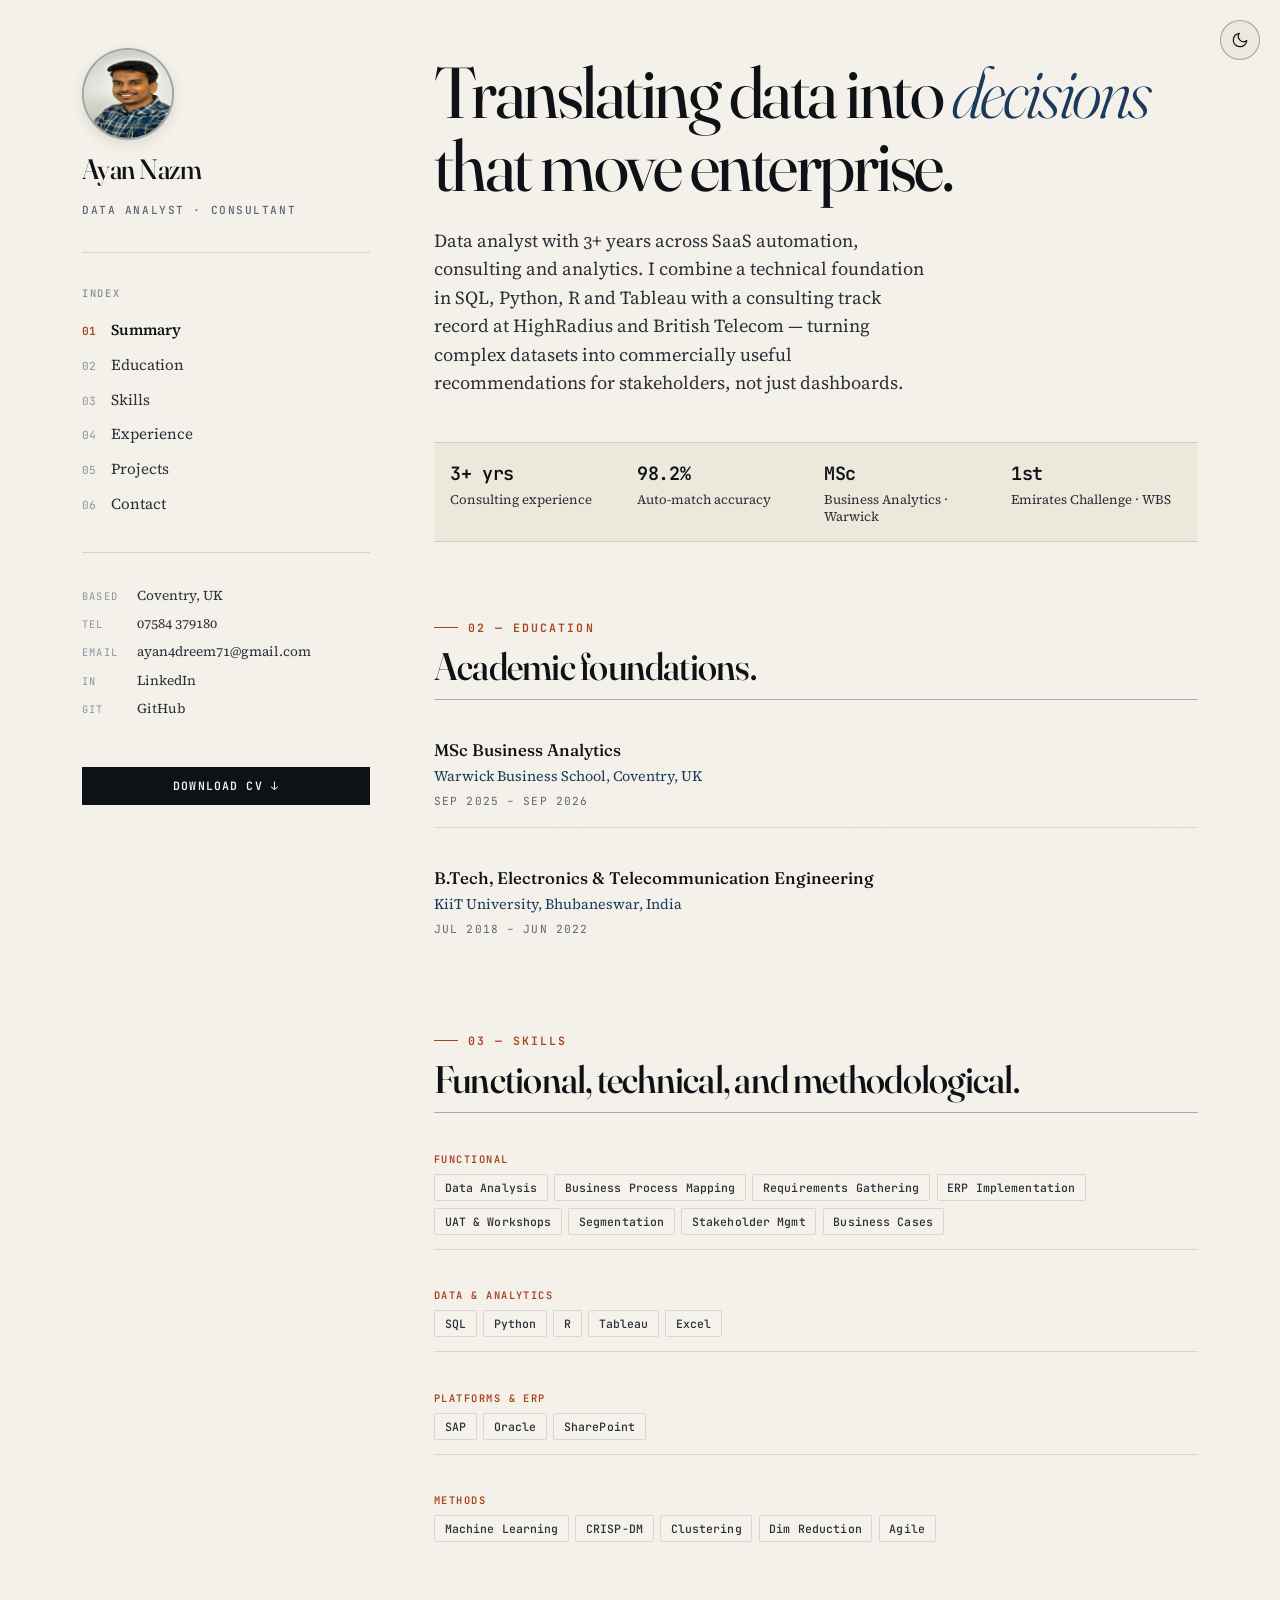
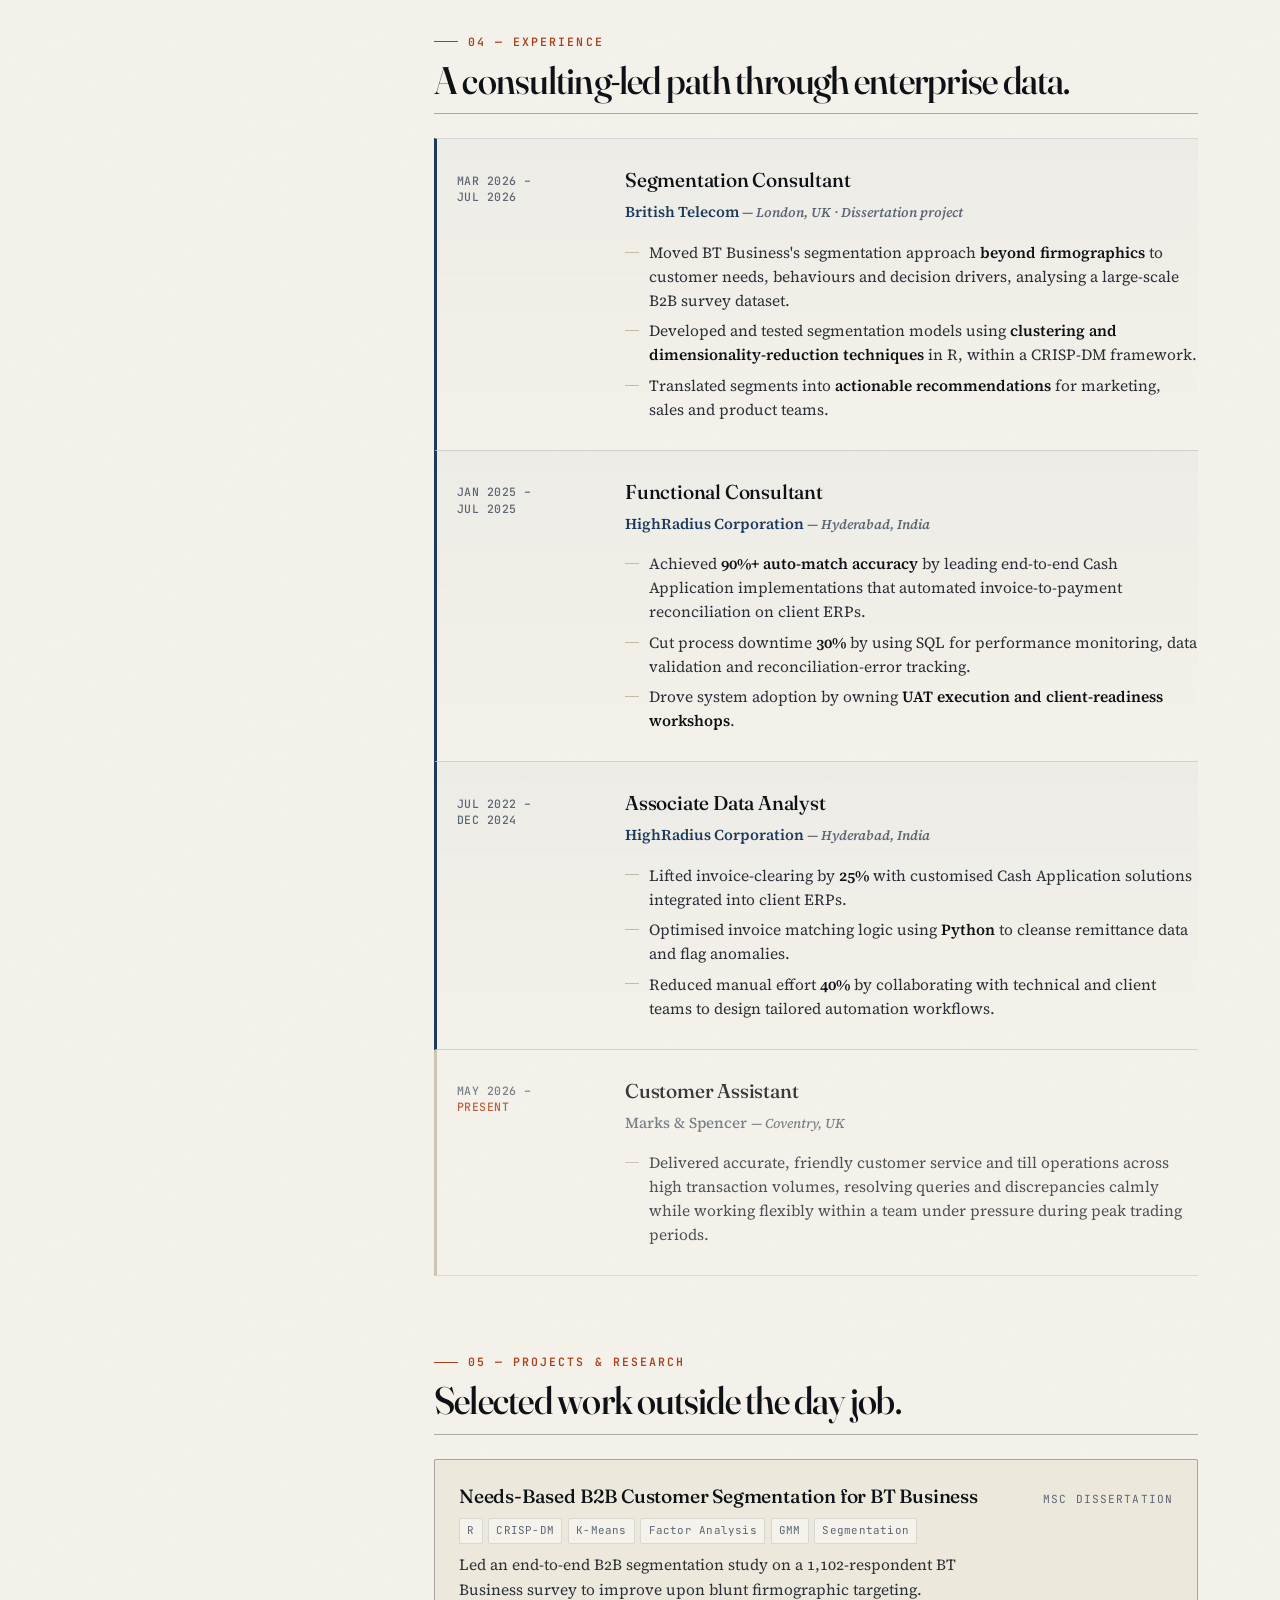
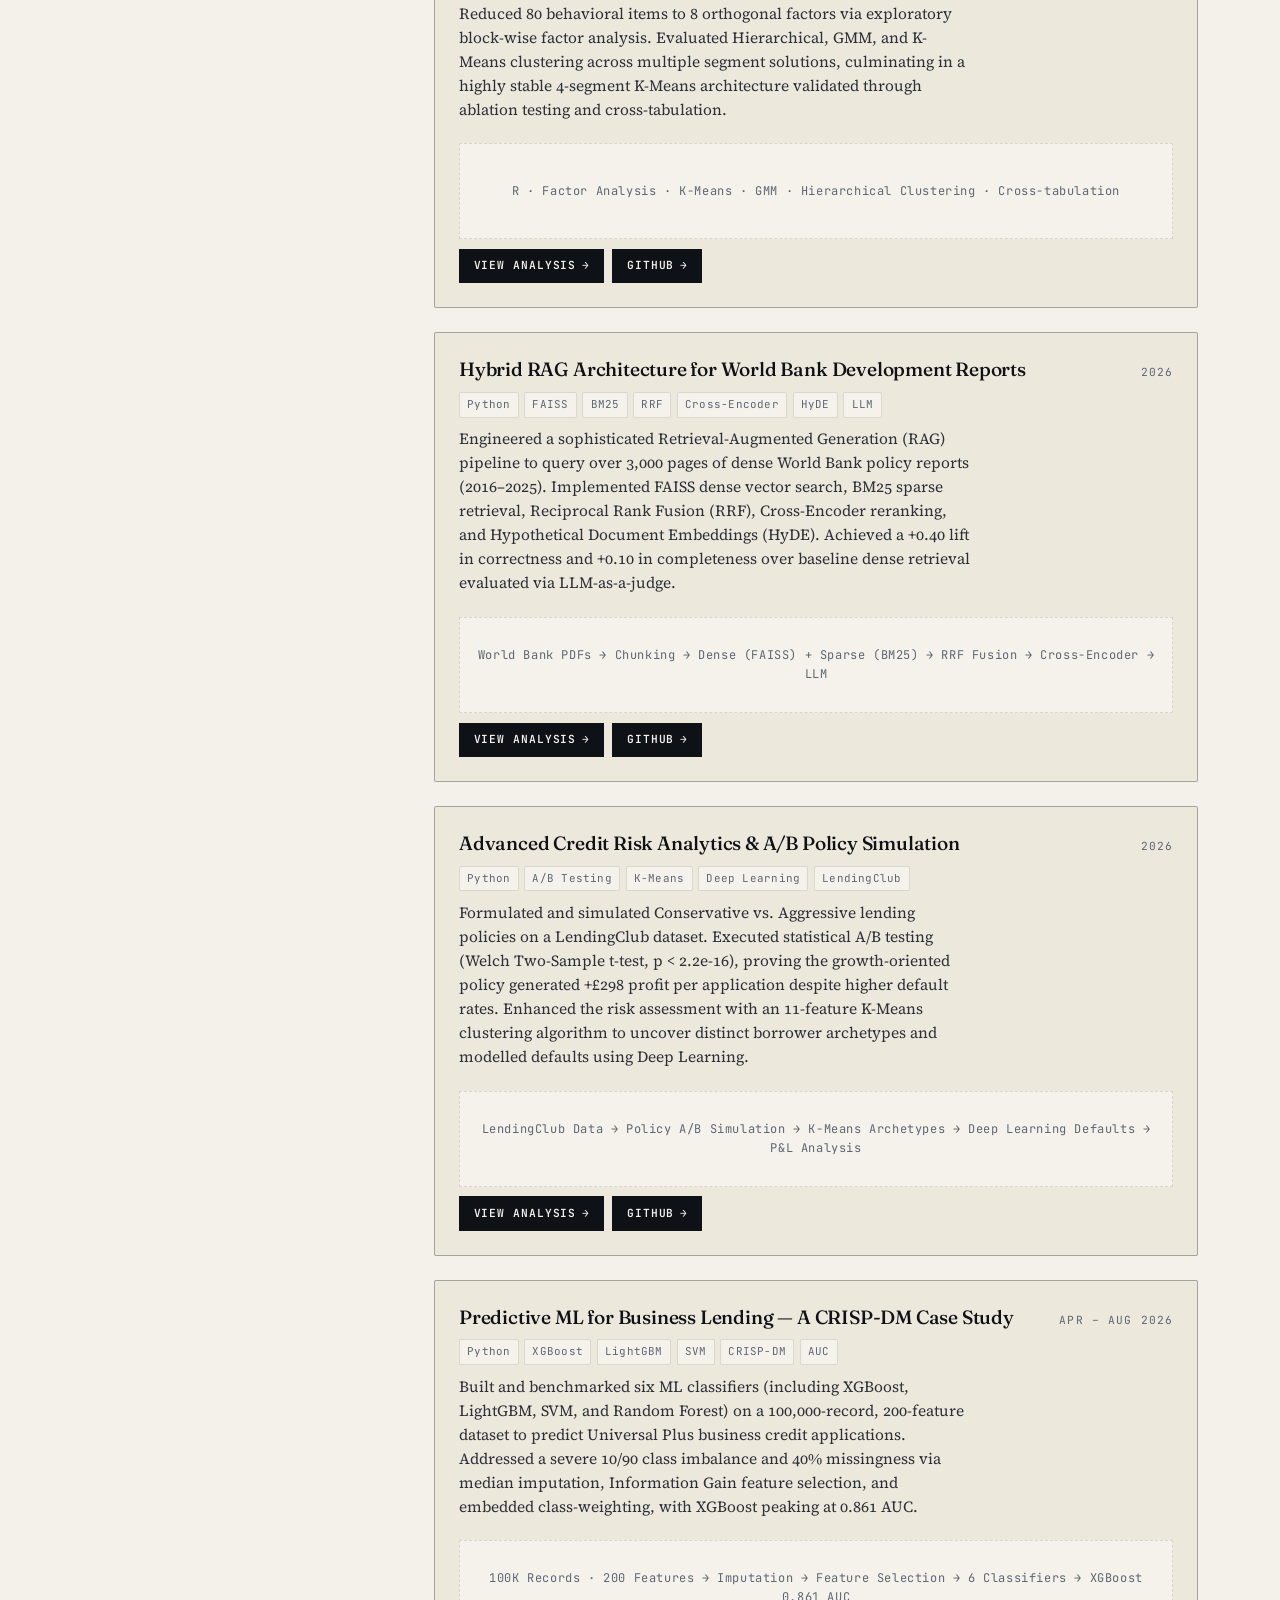
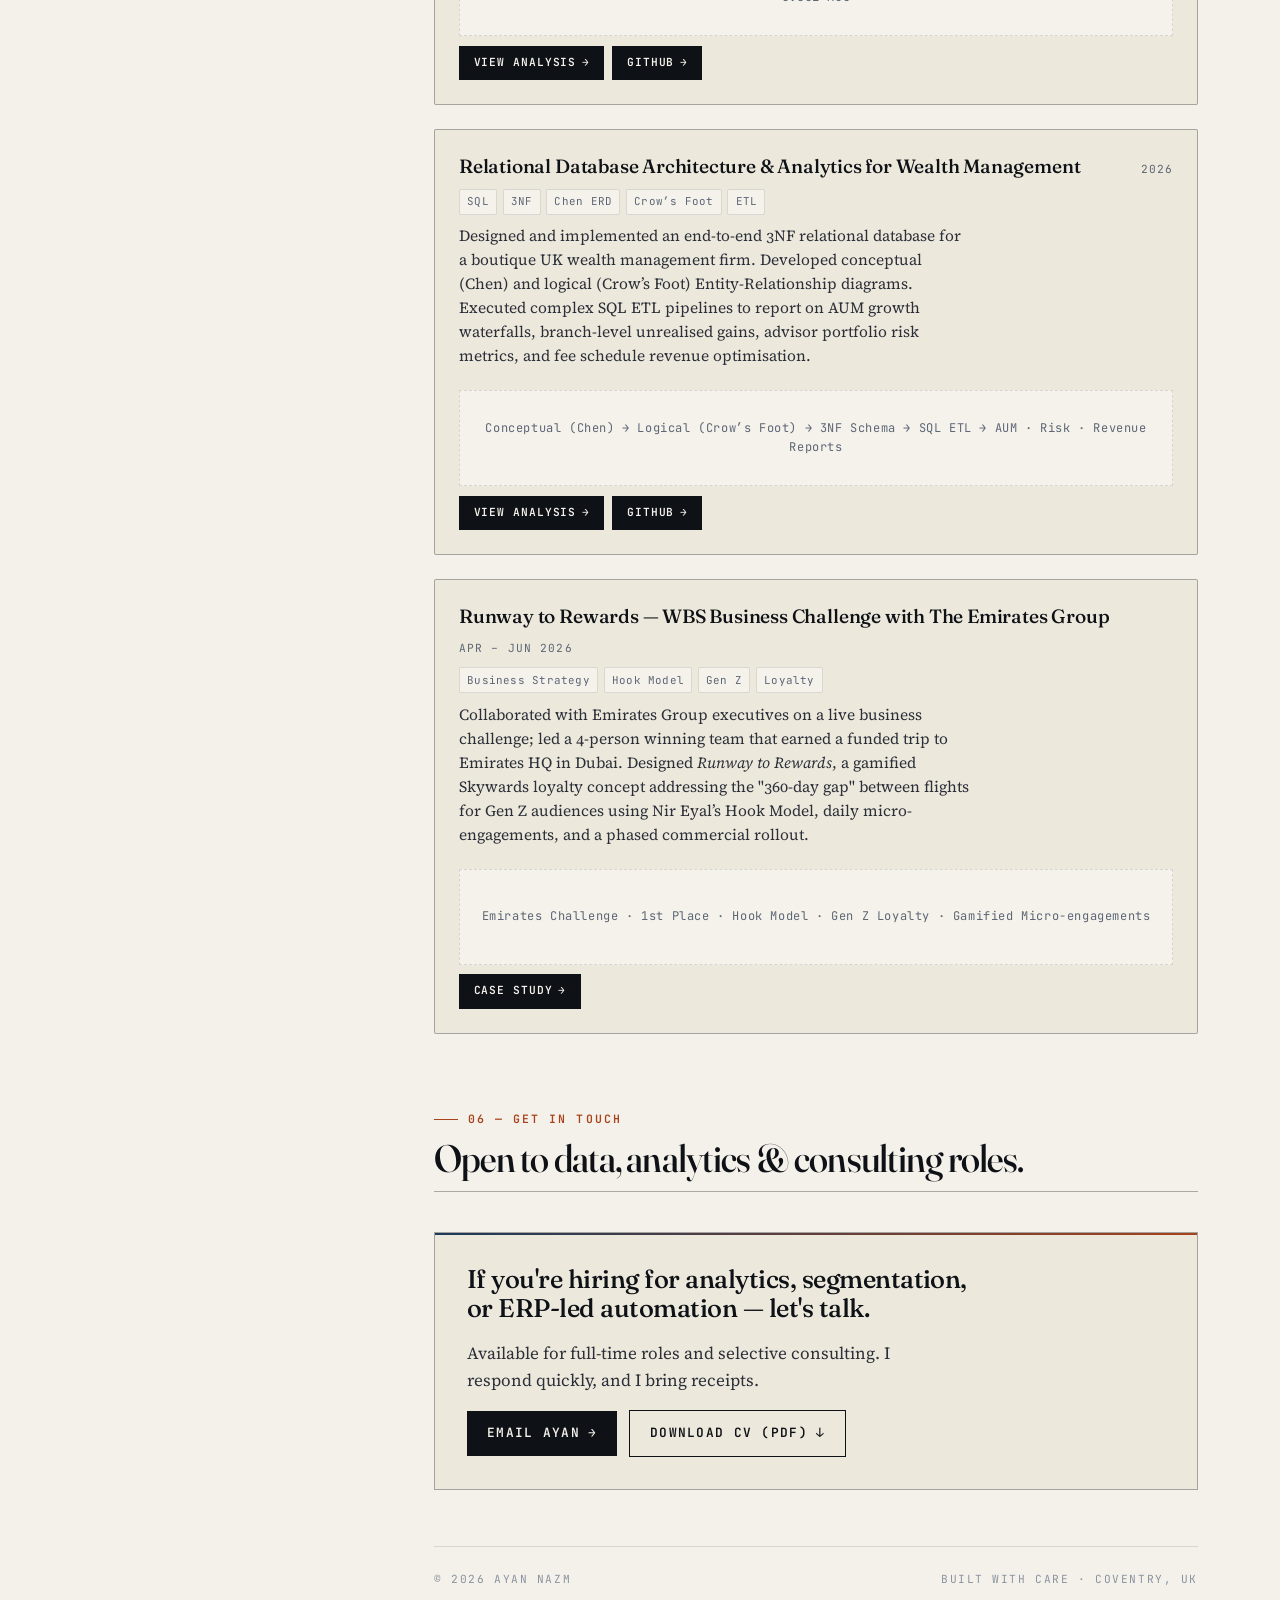
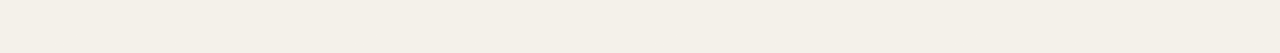
==== Portfolio/ayan-nazm-portfolio.html @ e44066ad "feat: complete 7-point portfolio refactor and enhancements" ====
﻿<!DOCTYPE html>
<html lang="en">
<head>
<meta charset="UTF-8">
<meta name="viewport" content="width=device-width, initial-scale=1.0">
<title>Ayan Nazm — Data Analyst & Consultant</title>
<meta name="description" content="MSc Business Analytics (Warwick). Segmentation at BT, automation at HighRadius. SQL, Python, R, Tableau.">
<link rel="preconnect" href="https://fonts.googleapis.com">
<link rel="preconnect" href="https://fonts.gstatic.com" crossorigin>
<link href="https://fonts.googleapis.com/css2?family=Fraunces:opsz,wght@9..144,300;9..144,400;9..144,500;9..144,600;9..144,700&family=Source+Serif+4:opsz,wght@8..60,300;8..60,400;8..60,500;8..60,600&family=JetBrains+Mono:wght@400;500;600&display=swap" rel="stylesheet">
<style>
/* ---------- Tokens (light = parchment) ---------- */
:root {
  --ink: #0E1116;
  --ink-soft: #2A2F38;
  --parchment: #F5F2EB;
  --parchment-2: #EDE8DC;
  --prussian: #1B3A5C;
  --prussian-2: #2C547E;
  --sienna: #A8421B;
  --slate: #5C6675;
  --slate-2: #8A93A0;
  --bone: #D9D2C2;
  --bone-2: #C4BBA6;
  --rule: rgba(14, 17, 22, 0.12);
  --rule-strong: rgba(14, 17, 22, 0.32);
  --shadow: 0 1px 0 rgba(14, 17, 22, 0.04);
  --display: "Fraunces", Georgia, "Times New Roman", serif;
  --body: "Source Serif 4", Georgia, "Times New Roman", serif;
  --mono: "JetBrains Mono", "SF Mono", Menlo, Consolas, monospace;
  --measure: 64ch;
  --gutter: clamp(1.25rem, 3vw, 2rem);
  --rail: 18rem;
}

/* Dark — deep inkwell */
@media (prefers-color-scheme: dark) {
  :root:not([data-theme="light"]) {
    --ink: #ECEAE3;
    --ink-soft: #C9C4B8;
    --parchment: #0E1116;
    --parchment-2: #161A21;
    --prussian: #7BA5CC;
    --prussian-2: #A8C5DE;
    --sienna: #D86A3C;
    --slate: #8A93A0;
    --slate-2: #5C6675;
    --bone: #2A2F38;
    --bone-2: #3A414C;
    --rule: rgba(236, 234, 227, 0.10);
    --rule-strong: rgba(236, 234, 227, 0.28);
    --shadow: 0 1px 0 rgba(0, 0, 0, 0.4);
  }
}
:root[data-theme="dark"] {
  --ink: #ECEAE3;
  --ink-soft: #C9C4B8;
  --parchment: #0E1116;
  --parchment-2: #161A21;
  --prussian: #7BA5CC;
  --prussian-2: #A8C5DE;
  --sienna: #D86A3C;
  --slate: #8A93A0;
  --slate-2: #5C6675;
  --bone: #2A2F38;
  --bone-2: #3A414C;
  --rule: rgba(236, 234, 227, 0.10);
  --rule-strong: rgba(236, 234, 227, 0.28);
  --shadow: 0 1px 0 rgba(0, 0, 0, 0.4);
}

* { box-sizing: border-box; margin: 0; padding: 0; }
html { scroll-behavior: smooth; -webkit-text-size-adjust: 100%; }
@media (prefers-reduced-motion: reduce) {
  html { scroll-behavior: auto; }
  *, *::before, *::after { animation-duration: 0.01ms !important; transition-duration: 0.01ms !important; }
}

body {
  background: var(--parchment);
  color: var(--ink);
  font-family: var(--body);
  font-size: 17px;
  line-height: 1.6;
  font-feature-settings: "kern", "liga", "onum";
  text-rendering: optimizeLegibility;
  -webkit-font-smoothing: antialiased;
  /* Subtle paper grain — barely perceptible */
  background-image: url("data:image/svg+xml,%3Csvg xmlns='http://www.w3.org/2000/svg' width='300' height='300'%3E%3Cfilter id='n'%3E%3CfeTurbulence type='fractalNoise' baseFrequency='0.9' numOctaves='3' stitchTiles='stitch'/%3E%3CfeColorMatrix values='0 0 0 0 0 0 0 0 0 0 0 0 0 0 0 0 0 0 0.015 0'/%3E%3C/filter%3E%3Crect width='100%25' height='100%25' filter='url(%23n)' opacity='0.03'/%3E%3C/svg%3E");
  background-size: 300px 300px;
}

a { color: var(--prussian); text-decoration: none; border-bottom: 1px solid currentColor; transition: color 0.2s; }
a:hover { color: var(--sienna); }
a:focus-visible { outline: 2px solid var(--sienna); outline-offset: 3px; border-radius: 2px; }

/* ---------- Theme toggle ---------- */
.theme-toggle {
  position: fixed; top: 1.25rem; right: 1.25rem; z-index: 100;
  width: 40px; height: 40px; border-radius: 50%;
  background: var(--parchment-2); color: var(--ink);
  border: 1px solid var(--rule-strong); cursor: pointer;
  display: grid; place-items: center;
  transition: transform 180ms cubic-bezier(0.23, 1, 0.32, 1), background-color 180ms cubic-bezier(0.23, 1, 0.32, 1);
}
.theme-toggle:active { transform: scale(0.92); }
.theme-toggle:hover { background: var(--bone); }
.theme-toggle:focus-visible { outline: 2px solid var(--sienna); outline-offset: 3px; }
.theme-toggle svg { width: 18px; height: 18px; }

/* ---------- Page shell ---------- */
.shell {
  max-width: 1180px;
  margin: 0 auto;
  padding: clamp(1.5rem, 4vw, 3rem) var(--gutter) 4rem;
  display: grid;
  grid-template-columns: var(--rail) 1fr;
  gap: clamp(2rem, 5vw, 4.5rem);
}
@media (max-width: 880px) {
  .shell { grid-template-columns: 1fr; gap: 0; }
  .rail { position: static !important; }
}

/* ---------- Left rail (index + identity) ---------- */
.rail {
  position: sticky; top: 2rem; align-self: start;
  display: flex; flex-direction: column; gap: 2rem;
  height: max-content;
}
.brand { display: flex; flex-direction: column; gap: 0.6rem; }
.avatar-wrap {
  position: relative; width: 92px; height: 92px;
}
.avatar {
  width: 92px; height: 92px; border-radius: 50%;
  object-fit: cover; object-position: center 20%;
  border: 2px solid var(--rule-strong);
  box-shadow: 0 4px 14px rgba(14, 17, 22, 0.1);
  background: var(--parchment-2);
  display: block;
}
.brand .monogram {
  font-family: var(--display);
  font-size: 1.75rem; font-weight: 500; letter-spacing: -0.02em;
  line-height: 1.1; font-variation-settings: "opsz" 144;
  margin-top: 0.25rem;
}
.brand .tagline {
  font-family: var(--mono); font-size: 0.7rem; font-weight: 500;
  text-transform: uppercase; letter-spacing: 0.14em;
  color: var(--slate); margin-top: 0.5rem;
}

.rail hr { border: 0; border-top: 1px solid var(--rule); }

.rail-nav { display: flex; flex-direction: column; gap: 0.15rem; }
.rail-nav .label {
  font-family: var(--mono); font-size: 0.65rem; font-weight: 600;
  text-transform: uppercase; letter-spacing: 0.16em;
  color: var(--slate-2); margin-bottom: 0.65rem;
}
.rail-nav a {
  font-family: var(--body); font-size: 0.95rem; color: var(--ink-soft);
  border: 0; padding: 0.25rem 0; display: flex; gap: 0.75rem; align-items: baseline;
  transition: color 0.15s;
}
.rail-nav a .num {
  font-family: var(--mono); font-size: 0.7rem; color: var(--slate-2); width: 1.5em;
  font-variant-numeric: tabular-nums;
}
.rail-nav a:hover { color: var(--sienna); }
.rail-nav a[aria-current="true"] { color: var(--ink); font-weight: 600; }
.rail-nav a[aria-current="true"] .num { color: var(--sienna); }

.contact-list { display: flex; flex-direction: column; gap: 0.4rem; font-size: 0.85rem; }
.contact-list .row { display: flex; gap: 0.5rem; align-items: baseline; }
.contact-list .k {
  font-family: var(--mono); font-size: 0.65rem; text-transform: uppercase;
  letter-spacing: 0.12em; color: var(--slate-2); width: 4.5em; flex-shrink: 0;
}
.contact-list .v { color: var(--ink-soft); }
.contact-list a { color: var(--ink-soft); border: 0; }
.contact-list a:hover { color: var(--sienna); }

/* ---------- Main column ---------- */
.main { display: flex; flex-direction: column; gap: clamp(3rem, 6vw, 5rem); }

section { display: flex; flex-direction: column; gap: 1.5rem; scroll-margin-top: 1.5rem; }

/* Section header — paper-TOC style */
.sec-head { display: flex; flex-direction: column; gap: 0.5rem; padding-bottom: 0.75rem; border-bottom: 1px solid var(--rule-strong); }
.sec-eyebrow {
  font-family: var(--mono); font-size: 0.72rem; font-weight: 600;
  text-transform: uppercase; letter-spacing: 0.18em; color: var(--sienna);
  display: flex; align-items: center; gap: 0.6rem;
}
.sec-eyebrow::before {
  content: ""; display: inline-block; width: 1.5rem; height: 1px; background: currentColor;
}
.sec-title {
  font-family: var(--display); font-weight: 500;
  font-variation-settings: "opsz" 144;
  font-size: clamp(1.75rem, 3vw, 2.5rem); line-height: 1.1;
  letter-spacing: -0.02em; color: var(--ink); text-wrap: balance;
}

/* ---------- Hero / summary ---------- */
.hero { gap: 1.5rem; padding-top: 0.5rem; }
.hero h1 {
  font-family: var(--display); font-weight: 400;
  font-variation-settings: "opsz" 144;
  font-size: clamp(2.5rem, 6vw, 4.5rem);
  line-height: 1.02; letter-spacing: -0.035em; color: var(--ink);
  text-wrap: balance;
}
.hero h1 em {
  font-style: italic; font-weight: 300; color: var(--prussian);
  font-variation-settings: "opsz" 144;
}
.hero-lede {
  font-family: var(--body); font-size: 1.15rem; line-height: 1.55;
  color: var(--ink-soft); max-width: 56ch;
}

/* ---------- Education ---------- */
.edu-item { padding: 1rem 0; border-bottom: 1px solid var(--rule); }
.edu-item:last-child { border-bottom: 0; }
.edu-item .deg {
  font-family: var(--display); font-size: 1.05rem; font-weight: 500;
  color: var(--ink); line-height: 1.3; text-wrap: balance;
}
.edu-item .inst {
  font-family: var(--body); font-size: 0.9rem; color: var(--prussian); margin-top: 0.2rem;
}
.edu-item .when {
  font-family: var(--mono); font-size: 0.7rem; color: var(--slate);
  text-transform: uppercase; letter-spacing: 0.1em; margin-top: 0.3rem;
}

/* ---------- Skills ---------- */
.skill-group { display: flex; flex-direction: column; gap: 0.4rem; padding: 0.85rem 0; border-bottom: 1px solid var(--rule); }
.skill-group:last-child { border-bottom: 0; }
.skill-group .k {
  font-family: var(--mono); font-size: 0.65rem; text-transform: uppercase;
  letter-spacing: 0.14em; color: var(--sienna); font-weight: 600;
}
.skill-group .v {
  font-family: var(--body); font-size: 0.97rem; color: var(--ink-soft); line-height: 1.5;
}

/* ---------- Experience — timeline, not cards ---------- */
.timeline { display: flex; flex-direction: column; }
.entry {
  display: grid; grid-template-columns: 9rem 1fr; gap: 1.5rem;
  padding: 1.75rem 0; border-bottom: 1px solid var(--rule);
}
.entry:first-child { border-top: 1px solid var(--rule); }
@media (max-width: 600px) {
  .entry { grid-template-columns: 1fr; gap: 0.5rem; }
}

.entry .when {
  font-family: var(--mono); font-size: 0.72rem; font-weight: 500;
  color: var(--slate); letter-spacing: 0.04em; line-height: 1.4;
  text-transform: uppercase; padding-top: 0.35rem;
}
.entry .when .present { color: var(--sienna); }

.entry .body { display: flex; flex-direction: column; gap: 0.5rem; }
.entry .role {
  font-family: var(--display); font-weight: 500;
  font-variation-settings: "opsz" 60;
  font-size: 1.25rem; line-height: 1.25; letter-spacing: -0.01em;
  color: var(--ink); text-wrap: balance;
}
.entry .org {
  font-family: var(--body); font-size: 0.95rem; color: var(--prussian);
  font-weight: 500;
}
.entry .where {
  font-family: var(--body); font-style: italic; font-size: 0.85rem; color: var(--slate);
}
.entry ul {
  list-style: none; margin-top: 0.5rem; display: flex; flex-direction: column; gap: 0.4rem;
}
.entry li {
  font-size: 0.97rem; line-height: 1.55; color: var(--ink-soft);
  padding-left: 1.5rem; position: relative;
}
.entry li::before {
  content: ""; position: absolute; left: 0; top: 0.7em;
  width: 0.85rem; height: 1px; background: var(--bone-2);
}
.entry li strong { color: var(--ink); font-weight: 600; }


/* ---------- CTA / footer ---------- */
.cta {
  margin-top: 1rem; padding: 2rem; border: 1px solid var(--rule-strong);
  background: var(--parchment-2);
  display: flex; flex-direction: column; gap: 1rem; align-items: flex-start;
  position: relative;
}
.cta::before {
  content: ""; position: absolute; top: 0; left: 0; right: 0; height: 2px;
  background: linear-gradient(90deg, var(--prussian), var(--sienna));
}
.cta h3 {
  font-family: var(--display); font-weight: 500; font-size: 1.6rem;
  line-height: 1.15; letter-spacing: -0.02em; color: var(--ink); text-wrap: balance;
}
.cta p { color: var(--ink-soft); max-width: 52ch; }
.btn {
  display: inline-flex; align-items: center; gap: 0.5rem;
  padding: 0.75rem 1.25rem;
  font-family: var(--mono); font-size: 0.8rem; font-weight: 600;
  text-transform: uppercase; letter-spacing: 0.1em;
  background: var(--ink); color: var(--parchment);
  border: 0; border-radius: 0; cursor: pointer;
  transition: background 160ms cubic-bezier(0.23, 1, 0.32, 1), transform 160ms cubic-bezier(0.23, 1, 0.32, 1);
  text-decoration: none;
}
@media (hover: hover) and (pointer: fine) {
  .btn:active { transform: scale(0.97); }
}
.btn:hover { background: var(--sienna); color: var(--parchment); }
.btn:focus-visible { outline: 2px solid var(--sienna); outline-offset: 3px; }
.btn .arrow { transition: transform 0.2s; }
.btn:hover .arrow { transform: translateX(3px); }

/* ---------- Impact ribbon ---------- */
.impact-ribbon {
  display: grid; grid-template-columns: repeat(4, 1fr); gap: 1rem; margin-top: 1.25rem;
  padding: 1rem; border-top: 1px solid var(--rule); border-bottom: 1px solid var(--rule);
  background: var(--parchment-2);
}
@media (max-width: 640px) { .impact-ribbon { grid-template-columns: 1fr 1fr; } }
.impact-ribbon .metric { display: flex; flex-direction: column; gap: 0.15rem; }
.impact-ribbon .metric .val {
  font-family: var(--mono); font-weight: 600; font-size: 1.15rem; letter-spacing: -0.02em; color: var(--ink);
}
.impact-ribbon .metric .label {
  font-family: var(--body); font-size: 0.82rem; color: var(--ink-soft); line-height: 1.3;
}

/* ---------- Skill chips ---------- */
.skill-group .v { display: flex; flex-wrap: wrap; gap: 0.4rem; }
.skill-chip {
  font-family: var(--mono); font-size: 0.72rem; font-weight: 500;
  padding: 0.25rem 0.6rem; border: 1px solid var(--rule); border-radius: 2px;
  background: var(--parchment); color: var(--ink-soft); letter-spacing: 0.01em;
}

/* ---------- Experience differentiation ---------- */
.entry--consulting { background: linear-gradient(180deg, rgba(44,80,120,0.03), rgba(44,80,120,0.00)); border-left: 3px solid var(--prussian); padding-left: 1.25rem; }
.entry--consulting .org { color: var(--prussian); font-weight: 600; }
.entry--retail { opacity: 0.82; border-left: 3px solid var(--bone-2); padding-left: 1.25rem; }
.entry--retail .org { color: var(--slate); }
.entry--consulting .badge, .entry--retail .badge { font-family: var(--mono); font-size: 0.6rem; letter-spacing: 0.08em; text-transform: uppercase; padding: 0.15rem 0.4rem; border: 1px solid var(--rule); border-radius: 2px; }

/* ---------- Project cards ---------- */
.project-card { padding: 1.5rem; border: 1px solid var(--rule-strong); background: var(--parchment-2); border-radius: 2px; display: flex; flex-direction: column; gap: 0.6rem; }
.project-card .project-head { display: flex; flex-wrap: wrap; gap: 0.75rem 1.5rem; align-items: baseline; justify-content: space-between; }
.project-card .title { font-family: var(--display); font-size: 1.2rem; font-weight: 500; color: var(--ink); letter-spacing: -0.01em; line-height: 1.25; }
.project-card .when { font-family: var(--mono); font-size: 0.7rem; color: var(--slate); text-transform: uppercase; letter-spacing: 0.1em; }
.project-card p { color: var(--ink-soft); font-size: 0.97rem; line-height: 1.55; max-width: 64ch; }
.tech-tag { font-family: var(--mono); font-size: 0.68rem; padding: 0.2rem 0.45rem; border: 1px solid var(--rule); border-radius: 2px; background: var(--parchment); color: var(--slate); letter-spacing: 0.02em; }
.proj-btn { display: inline-flex; align-items: center; gap: 0.35rem; font-family: var(--mono); font-size: 0.7rem; font-weight: 600; text-transform: uppercase; letter-spacing: 0.08em; padding: 0.45rem 0.85rem; border: 1px solid var(--ink); background: var(--ink); color: var(--parchment); text-decoration: none; border-radius: 0; transition: background 160ms cubic-bezier(0.23, 1, 0.32, 1); }
.proj-btn:hover { background: var(--sienna); border-color: var(--sienna); }
.proj-btn .arrow { transition: transform 0.2s; }
.proj-btn:hover .arrow { transform: translateX(3px); }
.arch-diagram { margin-top: 0.75rem; padding: 1rem; border: 1px dashed var(--rule); background: var(--parchment); display: flex; align-items: center; justify-content: center; min-height: 6rem; font-family: var(--mono); font-size: 0.75rem; color: var(--slate); letter-spacing: 0.05em; text-align: center; }

footer {
  border-top: 1px solid var(--rule);
  margin-top: 2rem; padding-top: 1.5rem;
  font-family: var(--mono); font-size: 0.7rem; text-transform: uppercase;
  letter-spacing: 0.14em; color: var(--slate-2);
  display: flex; justify-content: space-between; flex-wrap: wrap; gap: 0.5rem;
}
</style>
</head>
<body>

<button class="theme-toggle" id="themeToggle" aria-label="Toggle dark mode" title="Toggle theme">
  <svg viewBox="0 0 24 24" fill="none" stroke="currentColor" stroke-width="1.6" stroke-linecap="round" stroke-linejoin="round" aria-hidden="true">
    <circle cx="12" cy="12" r="4"></circle>
    <path d="M12 2v2M12 20v2M4.93 4.93l1.41 1.41M17.66 17.66l1.41 1.41M2 12h2M20 12h2M4.93 19.07l1.41-1.41M17.66 6.34l1.41-1.41"></path>
  </svg>
</button>

<div class="shell">

  <!-- ============ LEFT RAIL ============ -->
  <aside class="rail" aria-label="Site navigation and identity">
    <div class="brand">
      <div class="avatar-wrap">
        <img src="assets/ayan-nazm.webp" alt="Ayan Nazm" class="avatar" width="92" height="92"></div>
      <div class="monogram">Ayan Nazm</div>
      <div class="tagline">Data Analyst · Consultant</div>
    </div>

    <hr>

    <nav class="rail-nav" aria-label="Sections">
      <div class="label">Index</div>
      <a href="#summary"><span class="num">01</span> Summary</a>
      <a href="#education"><span class="num">02</span> Education</a>
      <a href="#skills"><span class="num">03</span> Skills</a>
      <a href="#experience"><span class="num">04</span> Experience</a>
      <a href="#projects"><span class="num">05</span> Projects</a>
      <a href="#contact"><span class="num">06</span> Contact</a>
    </nav>

    <hr>

    <div class="contact-list" aria-label="Contact details">
      <div class="row"><span class="k">Based</span><span class="v">Coventry, UK</span></div>
      <div class="row"><span class="k">Tel</span><a class="v" href="tel:+447584379180">07584 379180</a></div>
      <div class="row"><span class="k">Email</span><a class="v" href="mailto:ayan4dreem71@gmail.com">ayan4dreem71@gmail.com</a></div>
      <div class="row"><span class="k">In</span><a class="v" href="https://www.linkedin.com/in/ayannazm" target="_blank" rel="noopener">LinkedIn</a></div>
      <div class="row"><span class="k">Git</span><a class="v" href="https://github.com/ayannazm" target="_blank" rel="noopener">GitHub</a></div>
    </div>

    <div style="margin-top: 1rem;">
      <a class="btn" href="assets/Ayan_Nazm_CV.pdf" download style="width: 100%; justify-content: center; font-size: 0.72rem; padding: 0.6rem;">
        Download CV <span class="arrow" aria-hidden="true">↓</span>
      </a>
    </div>
  </aside>

  <!-- ============ MAIN COLUMN ============ -->
  <main class="main">

    <!-- 01 · Summary -->
    <section id="summary" class="hero">
      <h1>Translating data into <em>decisions</em> that move enterprise.</h1>
      <p class="hero-lede">
        Data analyst with 3+ years across SaaS automation, consulting and analytics. I combine a
        technical foundation in SQL, Python, R and Tableau with a consulting track record at
        HighRadius and British Telecom — turning complex datasets into commercially useful
        recommendations for stakeholders, not just dashboards.
      </p>

      <div class="impact-ribbon" aria-label="Quick impact stats">
        <div class="metric"><span class="val">3+ yrs</span><span class="label">Consulting experience</span></div>
        <div class="metric"><span class="val">98.2%</span><span class="label">Auto-match accuracy</span></div>
        <div class="metric"><span class="val">MSc</span><span class="label">Business Analytics · Warwick</span></div>
        <div class="metric"><span class="val">1st</span><span class="label">Emirates Challenge · WBS</span></div>
      </div>
    </section>

    <!-- 02 · Education -->
    <section id="education" aria-labelledby="edu-h">
      <header class="sec-head">
        <div class="sec-eyebrow">02 — Education</div>
        <h2 class="sec-title" id="edu-h">Academic foundations.</h2>
      </header>

      <div class="edu-item">
        <div class="deg">MSc Business Analytics</div>
        <div class="inst">Warwick Business School, Coventry, UK</div>
        <div class="when">Sep 2025 – Sep 2026</div>
      </div>

      <div class="edu-item">
        <div class="deg">B.Tech, Electronics & Telecommunication Engineering</div>
        <div class="inst">KiiT University, Bhubaneswar, India</div>
        <div class="when">Jul 2018 – Jun 2022</div>
      </div>
    </section>

    <!-- 03 · Skills -->
    <section id="skills" aria-labelledby="skills-h">
      <header class="sec-head">
        <div class="sec-eyebrow">03 — Skills</div>
        <h2 class="sec-title" id="skills-h">Functional, technical, and methodological.</h2>
      </header>

      <div class="skill-group">
        <div class="k">Functional</div>
        <div class="v"><span class="skill-chip">Data Analysis</span><span class="skill-chip">Business Process Mapping</span><span class="skill-chip">Requirements Gathering</span><span class="skill-chip">ERP Implementation</span><span class="skill-chip">UAT & Workshops</span><span class="skill-chip">Segmentation</span><span class="skill-chip">Stakeholder Mgmt</span><span class="skill-chip">Business Cases</span></div>
      </div>

      <div class="skill-group">
        <div class="k">Data & Analytics</div>
        <div class="v"><span class="skill-chip">SQL</span><span class="skill-chip">Python</span><span class="skill-chip">R</span><span class="skill-chip">Tableau</span><span class="skill-chip">Excel</span></div>
      </div>

      <div class="skill-group">
        <div class="k">Platforms & ERP</div>
        <div class="v"><span class="skill-chip">SAP</span><span class="skill-chip">Oracle</span><span class="skill-chip">SharePoint</span></div>
      </div>

      <div class="skill-group">
        <div class="k">Methods</div>
        <div class="v"><span class="skill-chip">Machine Learning</span><span class="skill-chip">CRISP-DM</span><span class="skill-chip">Clustering</span><span class="skill-chip">Dim Reduction</span><span class="skill-chip">Agile</span></div>
      </div>
    </section>

    <!-- 04 · Experience -->
    <section id="experience" aria-labelledby="exp-h">
      <header class="sec-head">
        <div class="sec-eyebrow">04 — Experience</div>
        <h2 class="sec-title" id="exp-h">A consulting-led path through enterprise data.</h2>
      </header>

      <div class="timeline">

        <article class="entry entry--consulting">
          <div class="when">Mar 2026 –<br>Jul 2026</div>
          <div class="body">
            <div class="role">Segmentation Consultant</div>
            <div class="org">British Telecom <span class="where">— London, UK · Dissertation project</span></div>
            <ul>
              <li>Moved BT Business's segmentation approach <strong>beyond firmographics</strong> to customer needs, behaviours and decision drivers, analysing a large-scale B2B survey dataset.</li>
              <li>Developed and tested segmentation models using <strong>clustering and dimensionality-reduction techniques</strong> in R, within a CRISP-DM framework.</li>
              <li>Translated segments into <strong>actionable recommendations</strong> for marketing, sales and product teams.</li>
            </ul>
          </div>
        </article>

        <article class="entry entry--consulting">
          <div class="when">Jan 2025 –<br>Jul 2025</div>
          <div class="body">
            <div class="role">Functional Consultant</div>
            <div class="org">HighRadius Corporation <span class="where">— Hyderabad, India</span></div>
            <ul>
              <li>Achieved <strong>90%+ auto-match accuracy</strong> by leading end-to-end Cash Application implementations that automated invoice-to-payment reconciliation on client ERPs.</li>
              <li>Cut process downtime <strong>30%</strong> by using SQL for performance monitoring, data validation and reconciliation-error tracking.</li>
              <li>Drove system adoption by owning <strong>UAT execution and client-readiness workshops</strong>.</li>
            </ul>
          </div>
        </article>

        <article class="entry entry--consulting">
          <div class="when">Jul 2022 –<br>Dec 2024</div>
          <div class="body">
            <div class="role">Associate Data Analyst</div>
            <div class="org">HighRadius Corporation <span class="where">— Hyderabad, India</span></div>
            <ul>
              <li>Lifted invoice-clearing by <strong>25%</strong> with customised Cash Application solutions integrated into client ERPs.</li>
              <li>Optimised invoice matching logic using <strong>Python</strong> to cleanse remittance data and flag anomalies.</li>
              <li>Reduced manual effort <strong>40%</strong> by collaborating with technical and client teams to design tailored automation workflows.</li>
            </ul>
          </div>
        </article>

        <article class="entry entry--retail">
          <div class="when">May 2026 –<br><span class="present">Present</span></div>
          <div class="body">
            <div class="role">Customer Assistant</div>
            <div class="org">Marks & Spencer <span class="where">— Coventry, UK</span></div>
            <ul>
              <li>Delivered accurate, friendly customer service and till operations across high transaction volumes, resolving queries and discrepancies calmly while working flexibly within a team under pressure during peak trading periods.</li>
            </ul>
          </div>
        </article>

      </div>
    </section>

    <!-- 05 · Projects -->
    <section id="projects" aria-labelledby="proj-h">
      <header class="sec-head">
        <div class="sec-eyebrow">05 — Projects & research</div>
        <h2 class="sec-title" id="proj-h">Selected work outside the day job.</h2>
      </header>

      <article class="project-card">
        <div class="project-head">
          <div class="title">Needs-Based B2B Customer Segmentation for BT Business</div>
          <div class="when">MSc Dissertation</div>
        </div>
        <div style="display:flex;flex-wrap:wrap;gap:0.35rem;">
          <span class="tech-tag">R</span><span class="tech-tag">CRISP-DM</span><span class="tech-tag">K-Means</span><span class="tech-tag">Factor Analysis</span><span class="tech-tag">GMM</span><span class="tech-tag">Segmentation</span>
        </div>
        <p>
          Led an end-to-end B2B segmentation study on a 1,102-respondent BT Business survey to improve upon blunt firmographic targeting. Reduced 80 behavioral items to 8 orthogonal factors via exploratory block-wise factor analysis. Evaluated Hierarchical, GMM, and K-Means clustering across multiple segment solutions, culminating in a highly stable 4-segment K-Means architecture validated through ablation testing and cross-tabulation.
        </p>
        <div class="arch-diagram">R · Factor Analysis · K-Means · GMM · Hierarchical Clustering · Cross-tabulation</div>
        <div style="display:flex;gap:0.5rem;flex-wrap:wrap;">
          <a class="proj-btn" href="#">View Analysis <span class="arrow" aria-hidden="true">→</span></a>
          <a class="proj-btn" href="#">GitHub <span class="arrow" aria-hidden="true">→</span></a>
        </div>
      </article>

      <article class="project-card">
        <div class="project-head">
          <div class="title">Hybrid RAG Architecture for World Bank Development Reports</div>
          <div class="when">2026</div>
        </div>
        <div style="display:flex;flex-wrap:wrap;gap:0.35rem;">
          <span class="tech-tag">Python</span><span class="tech-tag">FAISS</span><span class="tech-tag">BM25</span><span class="tech-tag">RRF</span><span class="tech-tag">Cross-Encoder</span><span class="tech-tag">HyDE</span><span class="tech-tag">LLM</span>
        </div>
        <p>
          Engineered a sophisticated Retrieval-Augmented Generation (RAG) pipeline to query over 3,000 pages of dense World Bank policy reports (2016–2025). Implemented FAISS dense vector search, BM25 sparse retrieval, Reciprocal Rank Fusion (RRF), Cross-Encoder reranking, and Hypothetical Document Embeddings (HyDE). Achieved a +0.40 lift in correctness and +0.10 in completeness over baseline dense retrieval evaluated via LLM-as-a-judge.
        </p>
        <div class="arch-diagram">World Bank PDFs → Chunking → Dense (FAISS) + Sparse (BM25) → RRF Fusion → Cross-Encoder → LLM</div>
        <div style="display:flex;gap:0.5rem;flex-wrap:wrap;">
          <a class="proj-btn" href="#">View Analysis <span class="arrow" aria-hidden="true">→</span></a>
          <a class="proj-btn" href="#">GitHub <span class="arrow" aria-hidden="true">→</span></a>
        </div>
      </article>

      <article class="project-card">
        <div class="project-head">
          <div class="title">Advanced Credit Risk Analytics &amp; A/B Policy Simulation</div>
          <div class="when">2026</div>
        </div>
        <div style="display:flex;flex-wrap:wrap;gap:0.35rem;">
          <span class="tech-tag">Python</span><span class="tech-tag">A/B Testing</span><span class="tech-tag">K-Means</span><span class="tech-tag">Deep Learning</span><span class="tech-tag">LendingClub</span>
        </div>
        <p>
          Formulated and simulated Conservative vs. Aggressive lending policies on a LendingClub dataset. Executed statistical A/B testing (Welch Two-Sample t-test, p &lt; 2.2e-16), proving the growth-oriented policy generated +£298 profit per application despite higher default rates. Enhanced the risk assessment with an 11-feature K-Means clustering algorithm to uncover distinct borrower archetypes and modelled defaults using Deep Learning.
        </p>
        <div class="arch-diagram">LendingClub Data → Policy A/B Simulation → K-Means Archetypes → Deep Learning Defaults → P&amp;L Analysis</div>
        <div style="display:flex;gap:0.5rem;flex-wrap:wrap;">
          <a class="proj-btn" href="#">View Analysis <span class="arrow" aria-hidden="true">→</span></a>
          <a class="proj-btn" href="#">GitHub <span class="arrow" aria-hidden="true">→</span></a>
        </div>
      </article>

      <article class="project-card">
        <div class="project-head">
          <div class="title">Predictive ML for Business Lending — A CRISP-DM Case Study</div>
          <div class="when">Apr – Aug 2026</div>
        </div>
        <div style="display:flex;flex-wrap:wrap;gap:0.35rem;">
          <span class="tech-tag">Python</span><span class="tech-tag">XGBoost</span><span class="tech-tag">LightGBM</span><span class="tech-tag">SVM</span><span class="tech-tag">CRISP-DM</span><span class="tech-tag">AUC</span>
        </div>
        <p>
          Built and benchmarked six ML classifiers (including XGBoost, LightGBM, SVM, and Random Forest) on a 100,000-record, 200-feature dataset to predict Universal Plus business credit applications. Addressed a severe 10/90 class imbalance and 40% missingness via median imputation, Information Gain feature selection, and embedded class-weighting, with XGBoost peaking at 0.861 AUC.
        </p>
        <div class="arch-diagram">100K Records · 200 Features → Imputation → Feature Selection → 6 Classifiers → XGBoost 0.861 AUC</div>
        <div style="display:flex;gap:0.5rem;flex-wrap:wrap;">
          <a class="proj-btn" href="#">View Analysis <span class="arrow" aria-hidden="true">→</span></a>
          <a class="proj-btn" href="#">GitHub <span class="arrow" aria-hidden="true">→</span></a>
        </div>
      </article>

      <article class="project-card">
        <div class="project-head">
          <div class="title">Relational Database Architecture &amp; Analytics for Wealth Management</div>
          <div class="when">2026</div>
        </div>
        <div style="display:flex;flex-wrap:wrap;gap:0.35rem;">
          <span class="tech-tag">SQL</span><span class="tech-tag">3NF</span><span class="tech-tag">Chen ERD</span><span class="tech-tag">Crow’s Foot</span><span class="tech-tag">ETL</span>
        </div>
        <p>
          Designed and implemented an end-to-end 3NF relational database for a boutique UK wealth management firm. Developed conceptual (Chen) and logical (Crow’s Foot) Entity-Relationship diagrams. Executed complex SQL ETL pipelines to report on AUM growth waterfalls, branch-level unrealised gains, advisor portfolio risk metrics, and fee schedule revenue optimisation.
        </p>
        <div class="arch-diagram">Conceptual (Chen) → Logical (Crow’s Foot) → 3NF Schema → SQL ETL → AUM · Risk · Revenue Reports</div>
        <div style="display:flex;gap:0.5rem;flex-wrap:wrap;">
          <a class="proj-btn" href="#">View Analysis <span class="arrow" aria-hidden="true">→</span></a>
          <a class="proj-btn" href="#">GitHub <span class="arrow" aria-hidden="true">→</span></a>
        </div>
      </article>

      <article class="project-card">
        <div class="project-head">
          <div class="title">Runway to Rewards — WBS Business Challenge with The Emirates Group</div>
          <div class="when">Apr – Jun 2026</div>
        </div>
        <div style="display:flex;flex-wrap:wrap;gap:0.35rem;">
          <span class="tech-tag">Business Strategy</span><span class="tech-tag">Hook Model</span><span class="tech-tag">Gen Z</span><span class="tech-tag">Loyalty</span>
        </div>
        <p>
          Collaborated with Emirates Group executives on a live business challenge; led a 4-person winning team that earned a funded trip to Emirates HQ in Dubai. Designed <em>Runway to Rewards</em>, a gamified Skywards loyalty concept addressing the "360-day gap" between flights for Gen Z audiences using Nir Eyal’s Hook Model, daily micro-engagements, and a phased commercial rollout.
        </p>
        <div class="arch-diagram">Emirates Challenge · 1st Place · Hook Model · Gen Z Loyalty · Gamified Micro-engagements</div>
        <div style="display:flex;gap:0.5rem;flex-wrap:wrap;">
          <a class="proj-btn" href="#">Case Study <span class="arrow" aria-hidden="true">→</span></a>
        </div>
      </article>
    </section>

    <!-- 06 · Contact -->
    <section id="contact" aria-labelledby="contact-h">
      <header class="sec-head">
        <div class="sec-eyebrow">06 — Get in touch</div>
        <h2 class="sec-title" id="contact-h">Open to data, analytics & consulting roles.</h2>
      </header>

      <div class="cta">
        <h3>If you're hiring for analytics, segmentation, or ERP-led automation — let's talk.</h3>
        <p>Available for full-time roles and selective consulting. I respond quickly, and I bring receipts.</p>
        <div style="display:flex;gap:0.75rem;flex-wrap:wrap;align-items:center;">
          <a class="btn" href="mailto:ayan4dreem71@gmail.com">
            Email Ayan <span class="arrow" aria-hidden="true">→</span>
          </a>
          <a class="btn" href="assets/Ayan_Nazm_CV.pdf" download style="background:transparent;color:var(--ink);border:1px solid var(--ink);">
            Download CV (PDF) <span class="arrow" aria-hidden="true">↓</span>
          </a>
        </div>
      </div>

      <footer>
        <span>© 2026 Ayan Nazm</span>
        <span>Built with care · Coventry, UK</span>
      </footer>
    </section>

  </main>
</div>

<script>
  // Theme toggle with persistence and dynamic SVG icon switching
  (function () {
    const btn = document.getElementById('themeToggle');
    const sunIcon = '<svg viewBox="0 0 24 24" fill="none" stroke="currentColor" stroke-width="1.6" stroke-linecap="round" stroke-linejoin="round" aria-hidden="true"><circle cx="12" cy="12" r="4"></circle><path d="M12 2v2M12 20v2M4.93 4.93l1.41 1.41M17.66 17.66l1.41 1.41M2 12h2M20 12h2M4.93 19.07l1.41-1.41M17.66 6.34l1.41-1.41"></path></svg>';
    const moonIcon = '<svg viewBox="0 0 24 24" fill="none" stroke="currentColor" stroke-width="1.6" stroke-linecap="round" stroke-linejoin="round" aria-hidden="true"><path d="M21 12.79A9 9 0 1 1 11.21 3 7 7 0 0 0 21 12.79z"></path></svg>';

    const getPreferredTheme = () => {
      try {
        const stored = localStorage.getItem('theme');
        if (stored) return stored;
      } catch (e) {}
      return window.matchMedia && window.matchMedia('(prefers-color-scheme: dark)').matches ? 'dark' : 'light';
    };

    const updateThemeUI = (theme) => {
      document.documentElement.setAttribute('data-theme', theme);
      if (theme === 'dark') {
        btn.innerHTML = sunIcon;
        btn.setAttribute('aria-label', 'Switch to light mode');
        btn.setAttribute('title', 'Switch to light mode');
      } else {
        btn.innerHTML = moonIcon;
        btn.setAttribute('aria-label', 'Switch to dark mode');
        btn.setAttribute('title', 'Switch to dark mode');
      }
    };

    const initialTheme = getPreferredTheme();
    updateThemeUI(initialTheme);

    btn.addEventListener('click', () => {
      const cur = document.documentElement.getAttribute('data-theme') || initialTheme;
      const next = cur === 'dark' ? 'light' : 'dark';
      try { localStorage.setItem('theme', next); } catch (e) {}
      updateThemeUI(next);
    });

    // Section-aware nav highlighting
    const sections = document.querySelectorAll('main section[id]');
    const links = document.querySelectorAll('.rail-nav a[href^="#"]');
    const setCurrent = (id) => {
      links.forEach(l => l.setAttribute('aria-current', l.getAttribute('href') === '#' + id ? 'true' : 'false'));
    };
    if ('IntersectionObserver' in window) {
      const obs = new IntersectionObserver((entries) => {
        const visible = entries.filter(e => e.isIntersecting).sort((a, b) => a.boundingClientRect.top - b.boundingClientRect.top)[0];
        if (visible) setCurrent(visible.target.id);
      }, { rootMargin: '-30% 0px -55% 0px', threshold: 0 });
      sections.forEach(s => obs.observe(s));
    }
  })();
</script>

</body>
</html>
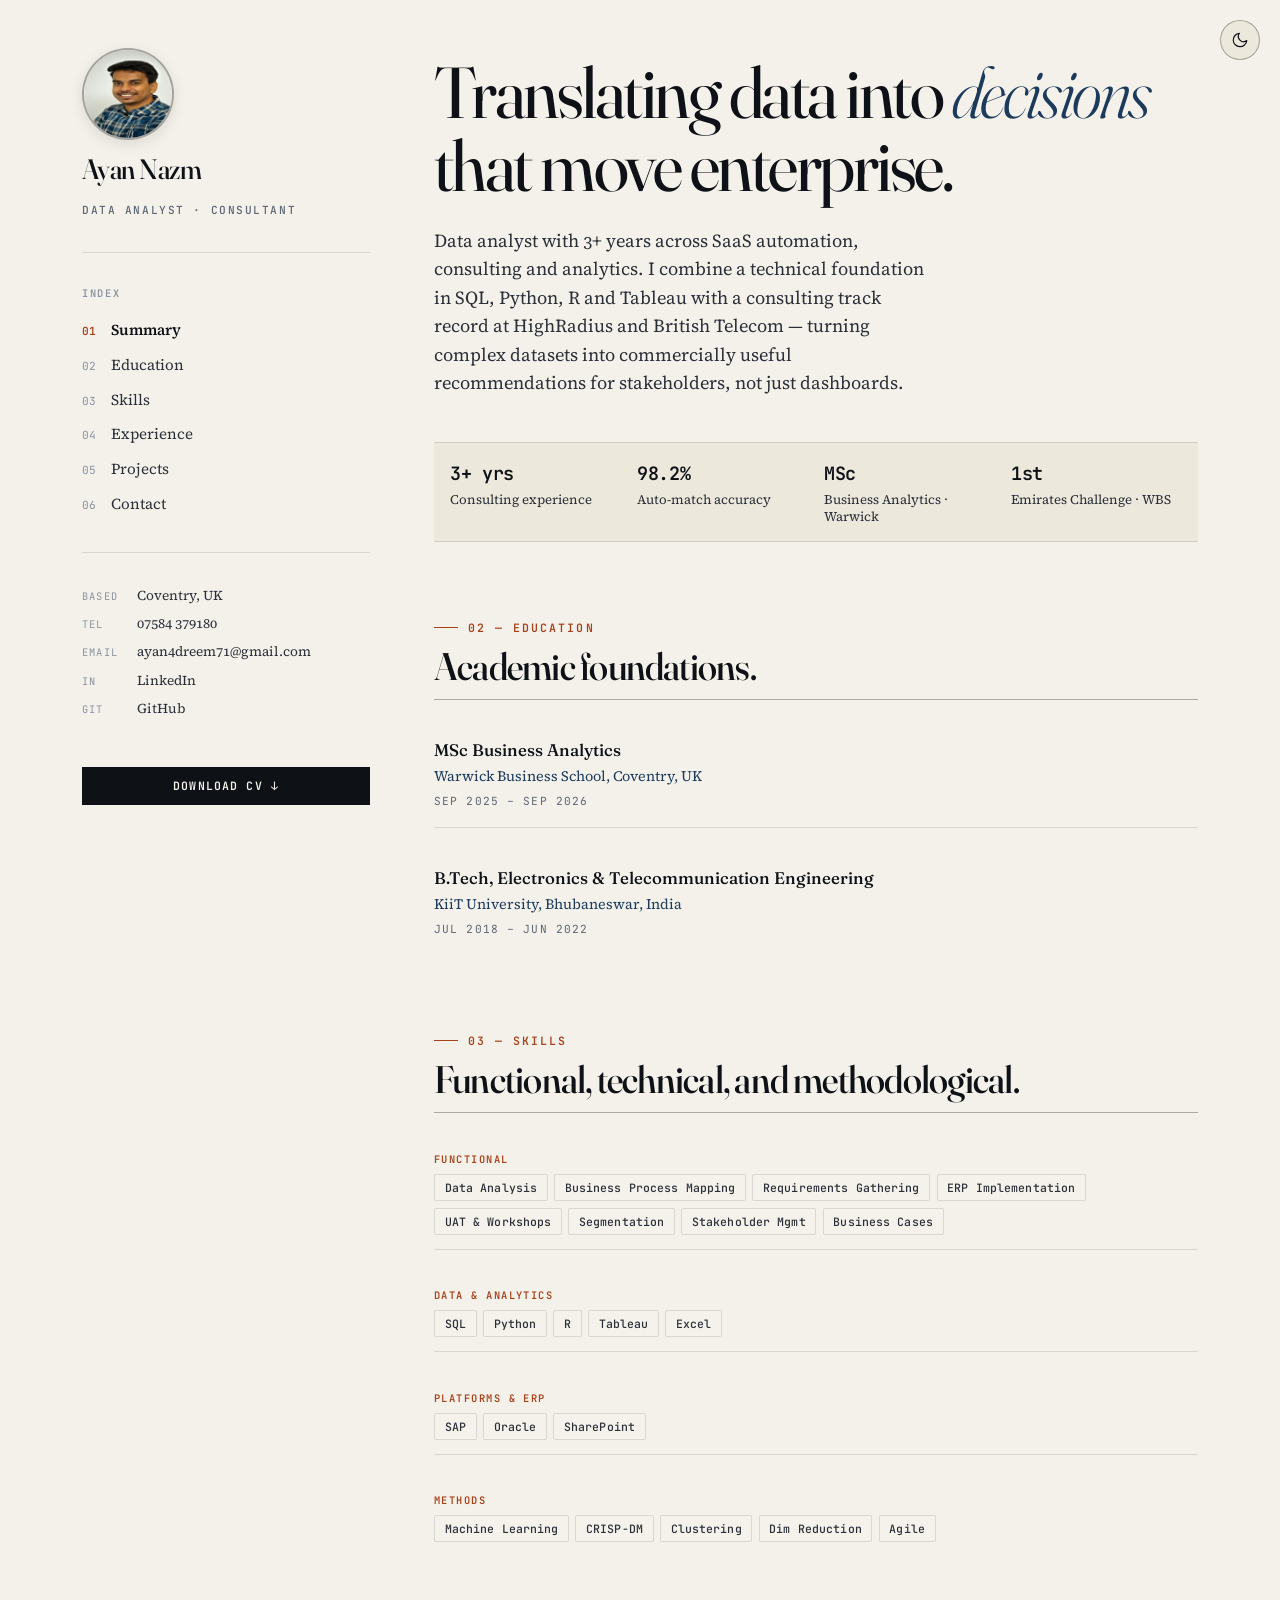
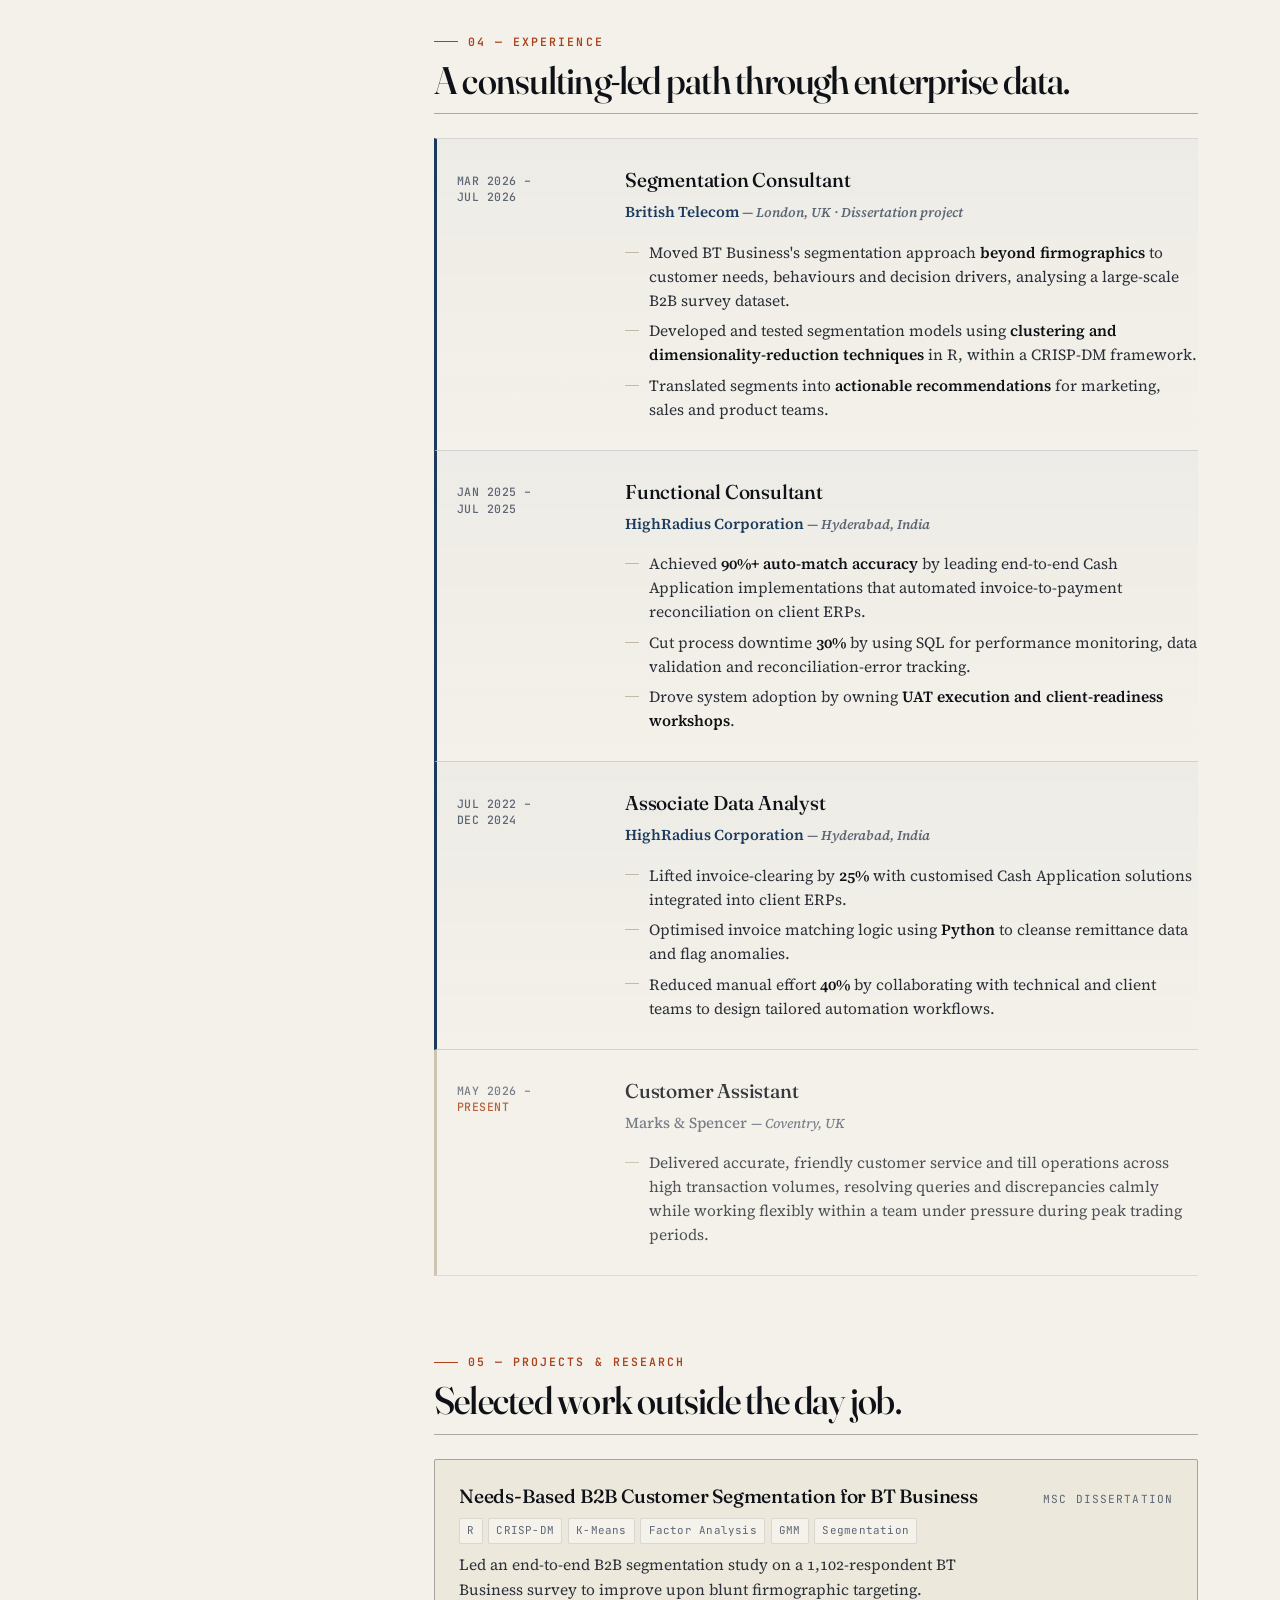
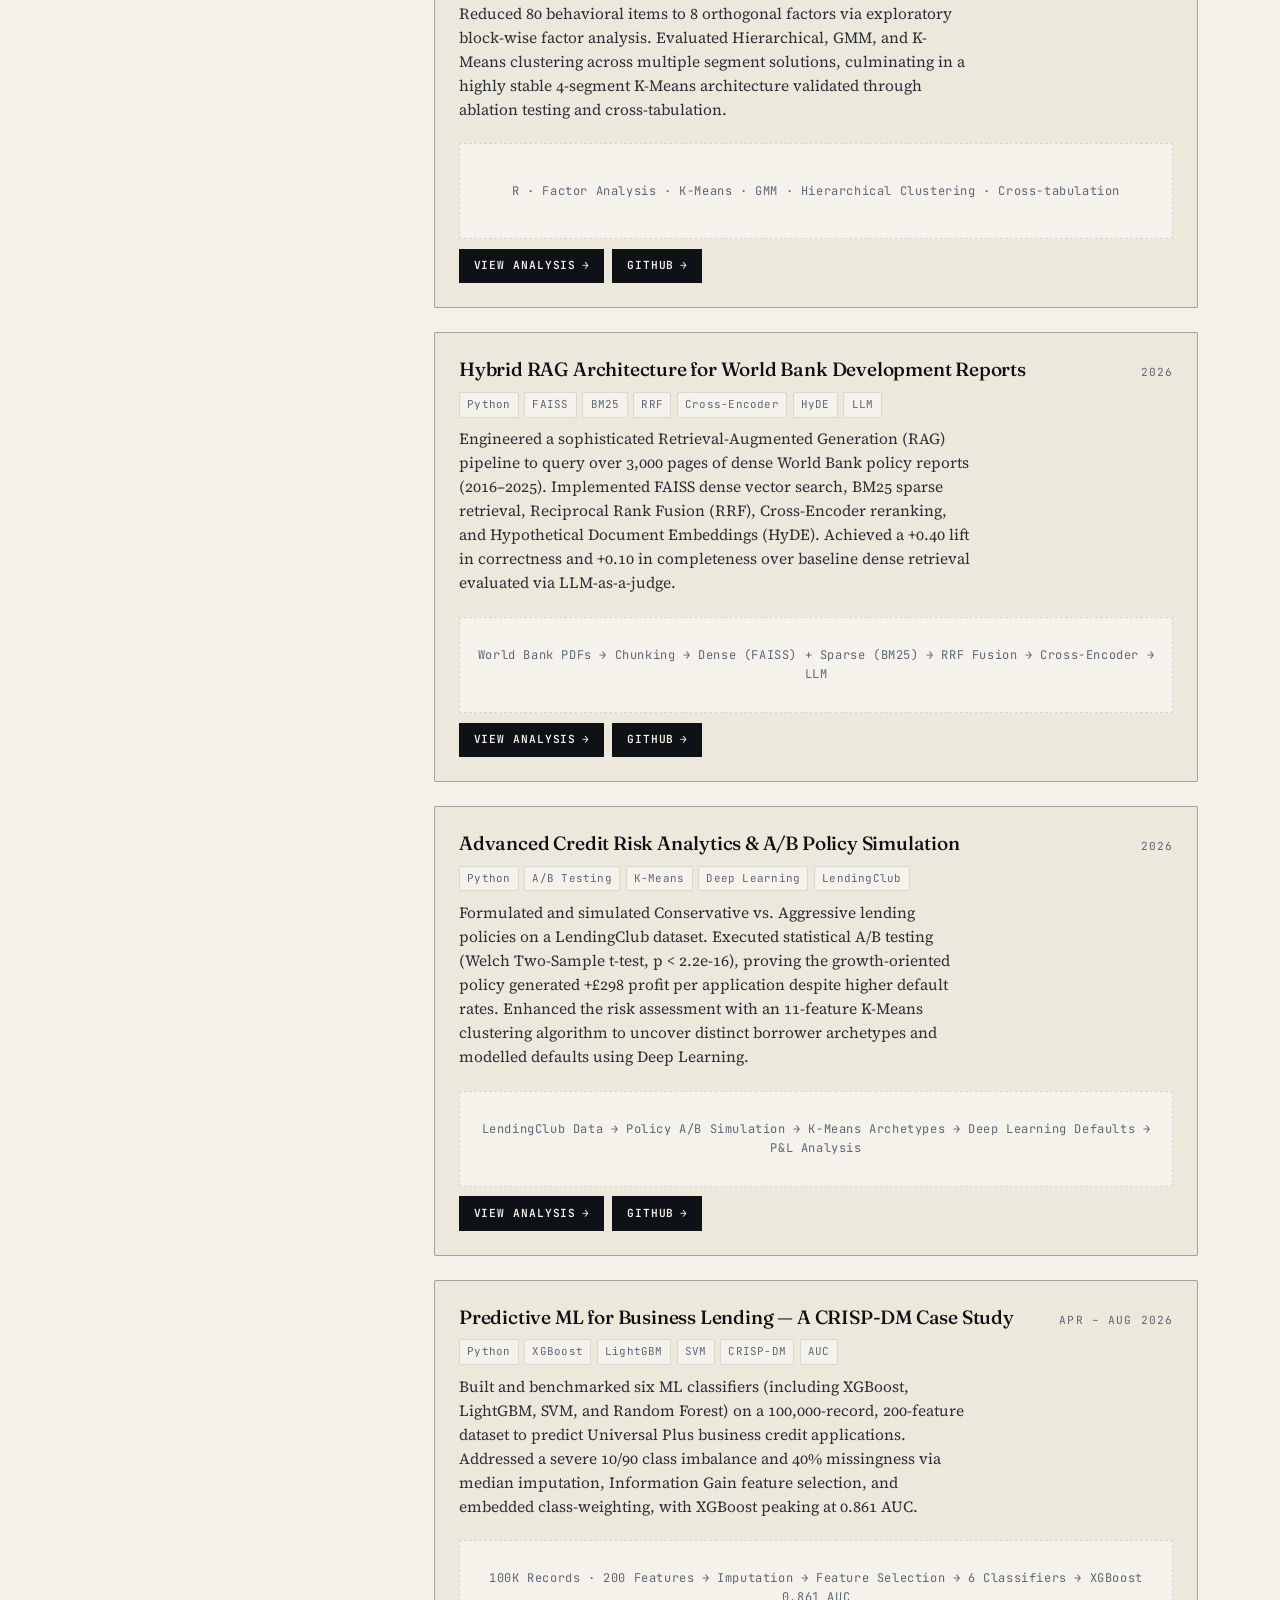
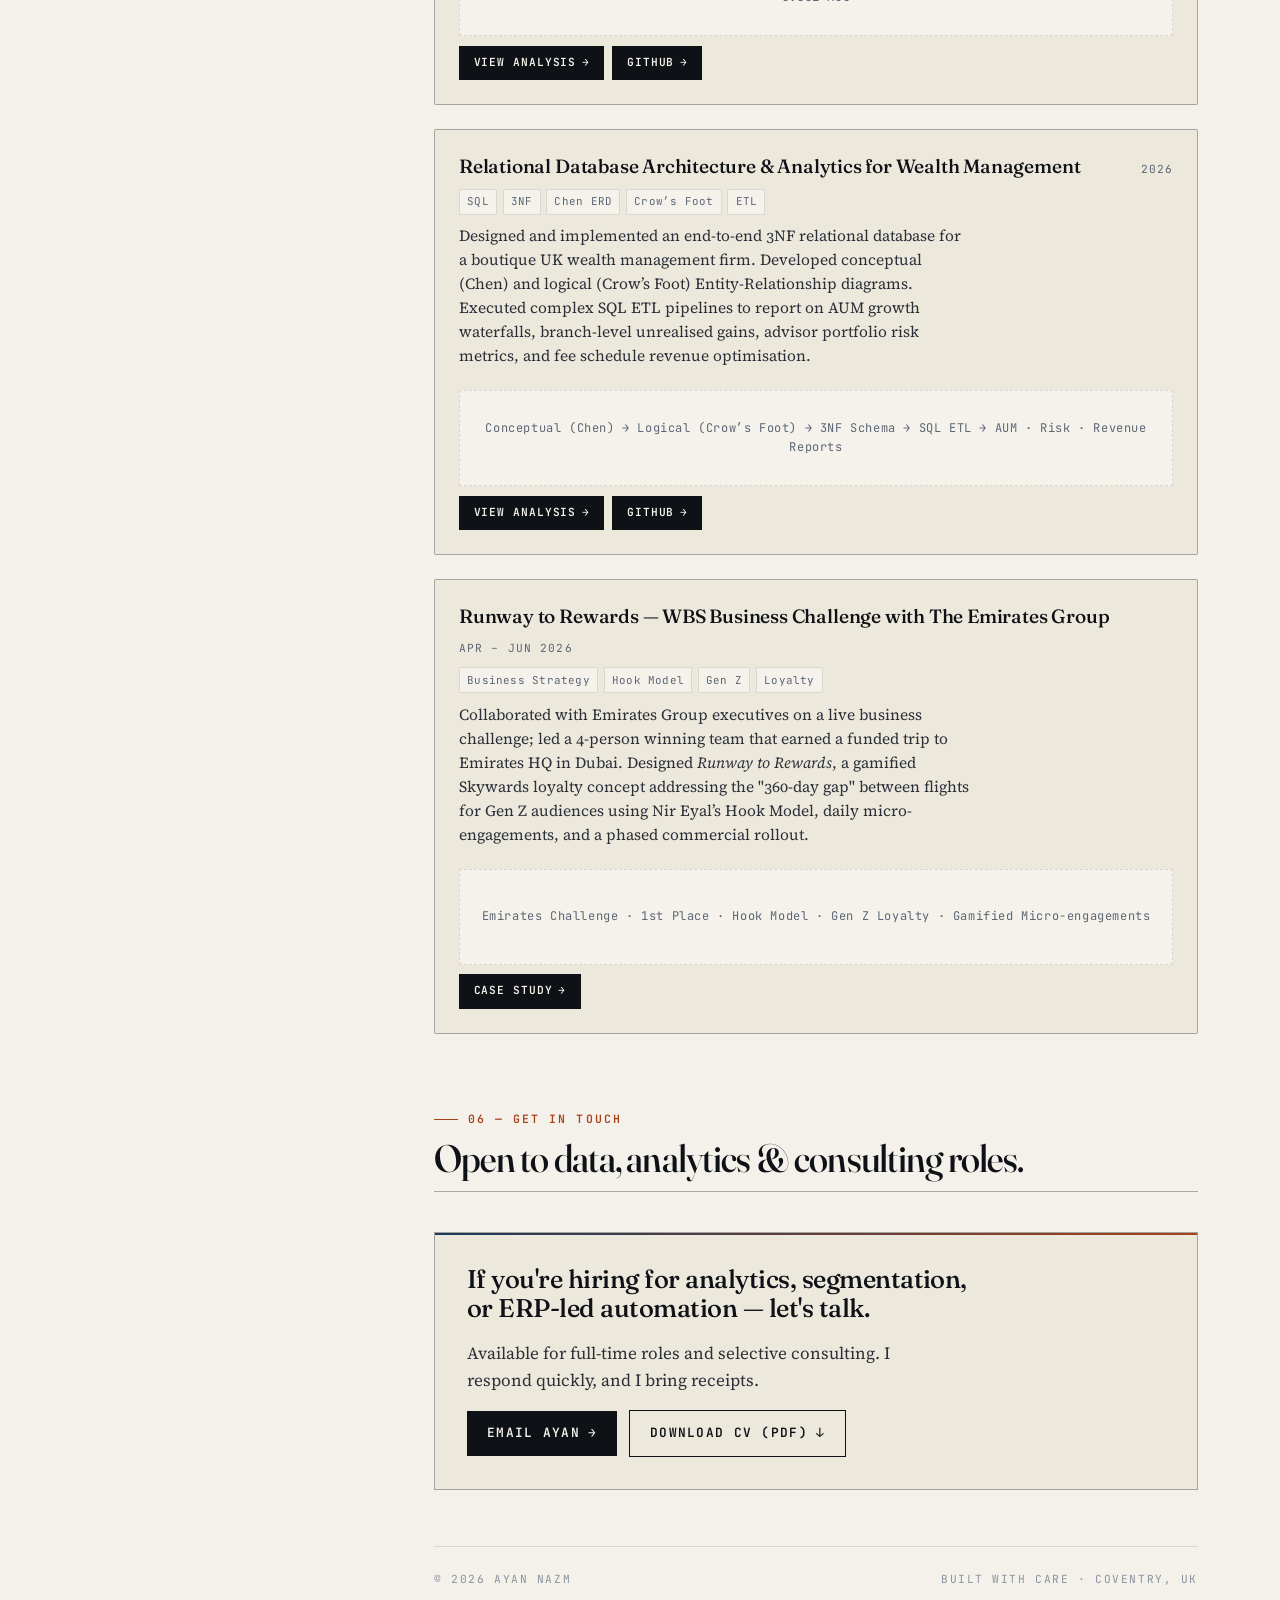
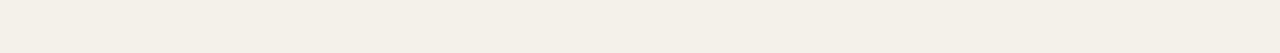
==== commit a12e328c: "feat: complete polish enhancements, accessibility, and responsiveness - Accessibility: Added role/ar" ====
--- a/Portfolio/ayan-nazm-portfolio.html
+++ b/Portfolio/ayan-nazm-portfolio.html
@@ -3,8 +3,45 @@
 <head>
 <meta charset="UTF-8">
 <meta name="viewport" content="width=device-width, initial-scale=1.0">
-<title>Ayan Nazm — Data Analyst & Consultant</title>
+<title>Ayan Nazm — Data Analyst &amp; Consultant</title>
 <meta name="description" content="MSc Business Analytics (Warwick). Segmentation at BT, automation at HighRadius. SQL, Python, R, Tableau.">
+<meta property="og:type" content="website">
+<meta property="og:title" content="Ayan Nazm — Data Analyst &amp; Consultant">
+<meta property="og:description" content="MSc Business Analytics (Warwick). B2B segmentation at BT, automation at HighRadius. SQL, Python, R, Tableau.">
+<meta property="og:image" content="assets/ayan-nazm.webp">
+<meta name="twitter:card" content="summary">
+<meta name="twitter:title" content="Ayan Nazm — Data Analyst &amp; Consultant">
+<meta name="twitter:description" content="MSc Business Analytics (Warwick). B2B segmentation at BT, automation at HighRadius. SQL, Python, R, Tableau.">
+<meta name="twitter:image" content="assets/ayan-nazm.webp">
+<script type="application/ld+json">
+{
+  "@context": "https://schema.org",
+  "@type": "Person",
+  "name": "Ayan Nazm",
+  "jobTitle": "Data Analyst & Consultant",
+  "url": "https://ayannazm.github.io",
+  "image": "assets/ayan-nazm.webp",
+  "alumniOf": {
+    "@type": "EducationalOrganization",
+    "name": "Warwick Business School, University of Warwick"
+  },
+  "knowsAbout": [
+    "Data Analytics",
+    "B2B Customer Segmentation",
+    "Statistical Modeling",
+    "Machine Learning",
+    "SQL",
+    "Python",
+    "R",
+    "Tableau",
+    "ERP Automation"
+  ],
+  "sameAs": [
+    "https://github.com/ayannazm",
+    "https://linkedin.com/in/ayannazm"
+  ]
+}
+</script>
 <link rel="preconnect" href="https://fonts.googleapis.com">
 <link rel="preconnect" href="https://fonts.gstatic.com" crossorigin>
 <link href="https://fonts.googleapis.com/css2?family=Fraunces:opsz,wght@9..144,300;9..144,400;9..144,500;9..144,600;9..144,700&family=Source+Serif+4:opsz,wght@8..60,300;8..60,400;8..60,500;8..60,600&family=JetBrains+Mono:wght@400;500;600&display=swap" rel="stylesheet">
@@ -85,9 +122,9 @@
   font-feature-settings: "kern", "liga", "onum";
   text-rendering: optimizeLegibility;
   -webkit-font-smoothing: antialiased;
-  /* Subtle paper grain — barely perceptible */
-  background-image: url("data:image/svg+xml,%3Csvg xmlns='http://www.w3.org/2000/svg' width='300' height='300'%3E%3Cfilter id='n'%3E%3CfeTurbulence type='fractalNoise' baseFrequency='0.9' numOctaves='3' stitchTiles='stitch'/%3E%3CfeColorMatrix values='0 0 0 0 0 0 0 0 0 0 0 0 0 0 0 0 0 0 0.015 0'/%3E%3C/filter%3E%3Crect width='100%25' height='100%25' filter='url(%23n)' opacity='0.03'/%3E%3C/svg%3E");
-  background-size: 300px 300px;
+  /* Subtle paper grain — optimized 180px tile */
+  background-image: url("data:image/svg+xml,%3Csvg xmlns='http://www.w3.org/2000/svg' width='180' height='180'%3E%3Cfilter id='n'%3E%3CfeTurbulence type='fractalNoise' baseFrequency='0.85' numOctaves='2' stitchTiles='stitch'/%3E%3CfeColorMatrix values='0 0 0 0 0 0 0 0 0 0 0 0 0 0 0 0 0 0 0.012 0'/%3E%3C/filter%3E%3Crect width='100%25' height='100%25' filter='url(%23n)' opacity='0.025'/%3E%3C/svg%3E");
+  background-size: 180px 180px;
 }
 
 a { color: var(--prussian); text-decoration: none; border-bottom: 1px solid currentColor; transition: color 0.2s; }
@@ -118,8 +155,11 @@
   gap: clamp(2rem, 5vw, 4.5rem);
 }
 @media (max-width: 880px) {
-  .shell { grid-template-columns: 1fr; gap: 0; }
-  .rail { position: static !important; }
+  .shell { grid-template-columns: 1fr; gap: 2.5rem; }
+  .rail { position: static !important; max-width: 100%; padding-right: 3rem; }
+  .rail-nav { display: grid; grid-template-columns: repeat(auto-fit, minmax(130px, 1fr)); gap: 0.5rem 1rem; }
+  .rail-nav .label { grid-column: 1 / -1; margin-bottom: 0.25rem; }
+  .contact-list { display: grid; grid-template-columns: repeat(auto-fit, minmax(220px, 1fr)); gap: 0.4rem 1rem; }
 }
 
 /* ---------- Left rail (index + identity) ---------- */
@@ -335,7 +375,8 @@
   padding: 1rem; border-top: 1px solid var(--rule); border-bottom: 1px solid var(--rule);
   background: var(--parchment-2);
 }
-@media (max-width: 640px) { .impact-ribbon { grid-template-columns: 1fr 1fr; } }
+@media (max-width: 680px) { .impact-ribbon { grid-template-columns: 1fr 1fr; gap: 0.85rem; } }
+@media (max-width: 400px) { .impact-ribbon { grid-template-columns: 1fr; gap: 0.85rem; } }
 .impact-ribbon .metric { display: flex; flex-direction: column; gap: 0.15rem; }
 .impact-ribbon .metric .val {
   font-family: var(--mono); font-weight: 600; font-size: 1.15rem; letter-spacing: -0.02em; color: var(--ink);
@@ -444,10 +485,10 @@
       </p>
 
       <div class="impact-ribbon" aria-label="Quick impact stats">
-        <div class="metric"><span class="val">3+ yrs</span><span class="label">Consulting experience</span></div>
-        <div class="metric"><span class="val">98.2%</span><span class="label">Auto-match accuracy</span></div>
-        <div class="metric"><span class="val">MSc</span><span class="label">Business Analytics · Warwick</span></div>
-        <div class="metric"><span class="val">1st</span><span class="label">Emirates Challenge · WBS</span></div>
+        <div class="metric" aria-label="3+ years of consulting experience"><span class="val">3+ yrs</span><span class="label">Consulting experience</span></div>
+        <div class="metric" aria-label="98.2% auto-match accuracy"><span class="val">98.2%</span><span class="label">Auto-match accuracy</span></div>
+        <div class="metric" aria-label="MSc Business Analytics at Warwick"><span class="val">MSc</span><span class="label">Business Analytics · Warwick</span></div>
+        <div class="metric" aria-label="1st place Emirates Challenge at WBS"><span class="val">1st</span><span class="label">Emirates Challenge · WBS</span></div>
       </div>
     </section>
 
@@ -579,7 +620,7 @@
         <p>
           Led an end-to-end B2B segmentation study on a 1,102-respondent BT Business survey to improve upon blunt firmographic targeting. Reduced 80 behavioral items to 8 orthogonal factors via exploratory block-wise factor analysis. Evaluated Hierarchical, GMM, and K-Means clustering across multiple segment solutions, culminating in a highly stable 4-segment K-Means architecture validated through ablation testing and cross-tabulation.
         </p>
-        <div class="arch-diagram">R · Factor Analysis · K-Means · GMM · Hierarchical Clustering · Cross-tabulation</div>
+        <div class="arch-diagram" role="img" aria-label="Methodology flow: R, Factor Analysis, K-Means, GMM, Hierarchical Clustering, Cross-tabulation">R · Factor Analysis · K-Means · GMM · Hierarchical Clustering · Cross-tabulation</div>
         <div style="display:flex;gap:0.5rem;flex-wrap:wrap;">
           <a class="proj-btn" href="#">View Analysis <span class="arrow" aria-hidden="true">→</span></a>
           <a class="proj-btn" href="#">GitHub <span class="arrow" aria-hidden="true">→</span></a>
@@ -597,7 +638,7 @@
         <p>
           Engineered a sophisticated Retrieval-Augmented Generation (RAG) pipeline to query over 3,000 pages of dense World Bank policy reports (2016–2025). Implemented FAISS dense vector search, BM25 sparse retrieval, Reciprocal Rank Fusion (RRF), Cross-Encoder reranking, and Hypothetical Document Embeddings (HyDE). Achieved a +0.40 lift in correctness and +0.10 in completeness over baseline dense retrieval evaluated via LLM-as-a-judge.
         </p>
-        <div class="arch-diagram">World Bank PDFs → Chunking → Dense (FAISS) + Sparse (BM25) → RRF Fusion → Cross-Encoder → LLM</div>
+        <div class="arch-diagram" role="img" aria-label="Pipeline: World Bank PDFs, Chunking, Dense FAISS and Sparse BM25, RRF Fusion, Cross-Encoder, LLM">World Bank PDFs → Chunking → Dense (FAISS) + Sparse (BM25) → RRF Fusion → Cross-Encoder → LLM</div>
         <div style="display:flex;gap:0.5rem;flex-wrap:wrap;">
           <a class="proj-btn" href="#">View Analysis <span class="arrow" aria-hidden="true">→</span></a>
           <a class="proj-btn" href="#">GitHub <span class="arrow" aria-hidden="true">→</span></a>
@@ -615,7 +656,7 @@
         <p>
           Formulated and simulated Conservative vs. Aggressive lending policies on a LendingClub dataset. Executed statistical A/B testing (Welch Two-Sample t-test, p &lt; 2.2e-16), proving the growth-oriented policy generated +£298 profit per application despite higher default rates. Enhanced the risk assessment with an 11-feature K-Means clustering algorithm to uncover distinct borrower archetypes and modelled defaults using Deep Learning.
         </p>
-        <div class="arch-diagram">LendingClub Data → Policy A/B Simulation → K-Means Archetypes → Deep Learning Defaults → P&amp;L Analysis</div>
+        <div class="arch-diagram" role="img" aria-label="Workflow: LendingClub Data, Policy A/B Simulation, K-Means Archetypes, Deep Learning Defaults, P&amp;L Analysis">LendingClub Data → Policy A/B Simulation → K-Means Archetypes → Deep Learning Defaults → P&amp;L Analysis</div>
         <div style="display:flex;gap:0.5rem;flex-wrap:wrap;">
           <a class="proj-btn" href="#">View Analysis <span class="arrow" aria-hidden="true">→</span></a>
           <a class="proj-btn" href="#">GitHub <span class="arrow" aria-hidden="true">→</span></a>
@@ -633,7 +674,7 @@
         <p>
           Built and benchmarked six ML classifiers (including XGBoost, LightGBM, SVM, and Random Forest) on a 100,000-record, 200-feature dataset to predict Universal Plus business credit applications. Addressed a severe 10/90 class imbalance and 40% missingness via median imputation, Information Gain feature selection, and embedded class-weighting, with XGBoost peaking at 0.861 AUC.
         </p>
-        <div class="arch-diagram">100K Records · 200 Features → Imputation → Feature Selection → 6 Classifiers → XGBoost 0.861 AUC</div>
+        <div class="arch-diagram" role="img" aria-label="Pipeline: 100K Records and 200 Features, Imputation, Feature Selection, 6 Classifiers, XGBoost 0.861 AUC">100K Records · 200 Features → Imputation → Feature Selection → 6 Classifiers → XGBoost 0.861 AUC</div>
         <div style="display:flex;gap:0.5rem;flex-wrap:wrap;">
           <a class="proj-btn" href="#">View Analysis <span class="arrow" aria-hidden="true">→</span></a>
           <a class="proj-btn" href="#">GitHub <span class="arrow" aria-hidden="true">→</span></a>
@@ -651,7 +692,7 @@
         <p>
           Designed and implemented an end-to-end 3NF relational database for a boutique UK wealth management firm. Developed conceptual (Chen) and logical (Crow’s Foot) Entity-Relationship diagrams. Executed complex SQL ETL pipelines to report on AUM growth waterfalls, branch-level unrealised gains, advisor portfolio risk metrics, and fee schedule revenue optimisation.
         </p>
-        <div class="arch-diagram">Conceptual (Chen) → Logical (Crow’s Foot) → 3NF Schema → SQL ETL → AUM · Risk · Revenue Reports</div>
+        <div class="arch-diagram" role="img" aria-label="Architecture flow: Conceptual Chen, Logical Crow’s Foot, 3NF Schema, SQL ETL, AUM, Risk, and Revenue Reports">Conceptual (Chen) → Logical (Crow’s Foot) → 3NF Schema → SQL ETL → AUM · Risk · Revenue Reports</div>
         <div style="display:flex;gap:0.5rem;flex-wrap:wrap;">
           <a class="proj-btn" href="#">View Analysis <span class="arrow" aria-hidden="true">→</span></a>
           <a class="proj-btn" href="#">GitHub <span class="arrow" aria-hidden="true">→</span></a>
@@ -669,7 +710,7 @@
         <p>
           Collaborated with Emirates Group executives on a live business challenge; led a 4-person winning team that earned a funded trip to Emirates HQ in Dubai. Designed <em>Runway to Rewards</em>, a gamified Skywards loyalty concept addressing the "360-day gap" between flights for Gen Z audiences using Nir Eyal’s Hook Model, daily micro-engagements, and a phased commercial rollout.
         </p>
-        <div class="arch-diagram">Emirates Challenge · 1st Place · Hook Model · Gen Z Loyalty · Gamified Micro-engagements</div>
+        <div class="arch-diagram" role="img" aria-label="Framework: Emirates Challenge 1st Place, Hook Model, Gen Z Loyalty, Gamified Micro-engagements">Emirates Challenge · 1st Place · Hook Model · Gen Z Loyalty · Gamified Micro-engagements</div>
         <div style="display:flex;gap:0.5rem;flex-wrap:wrap;">
           <a class="proj-btn" href="#">Case Study <span class="arrow" aria-hidden="true">→</span></a>
         </div>
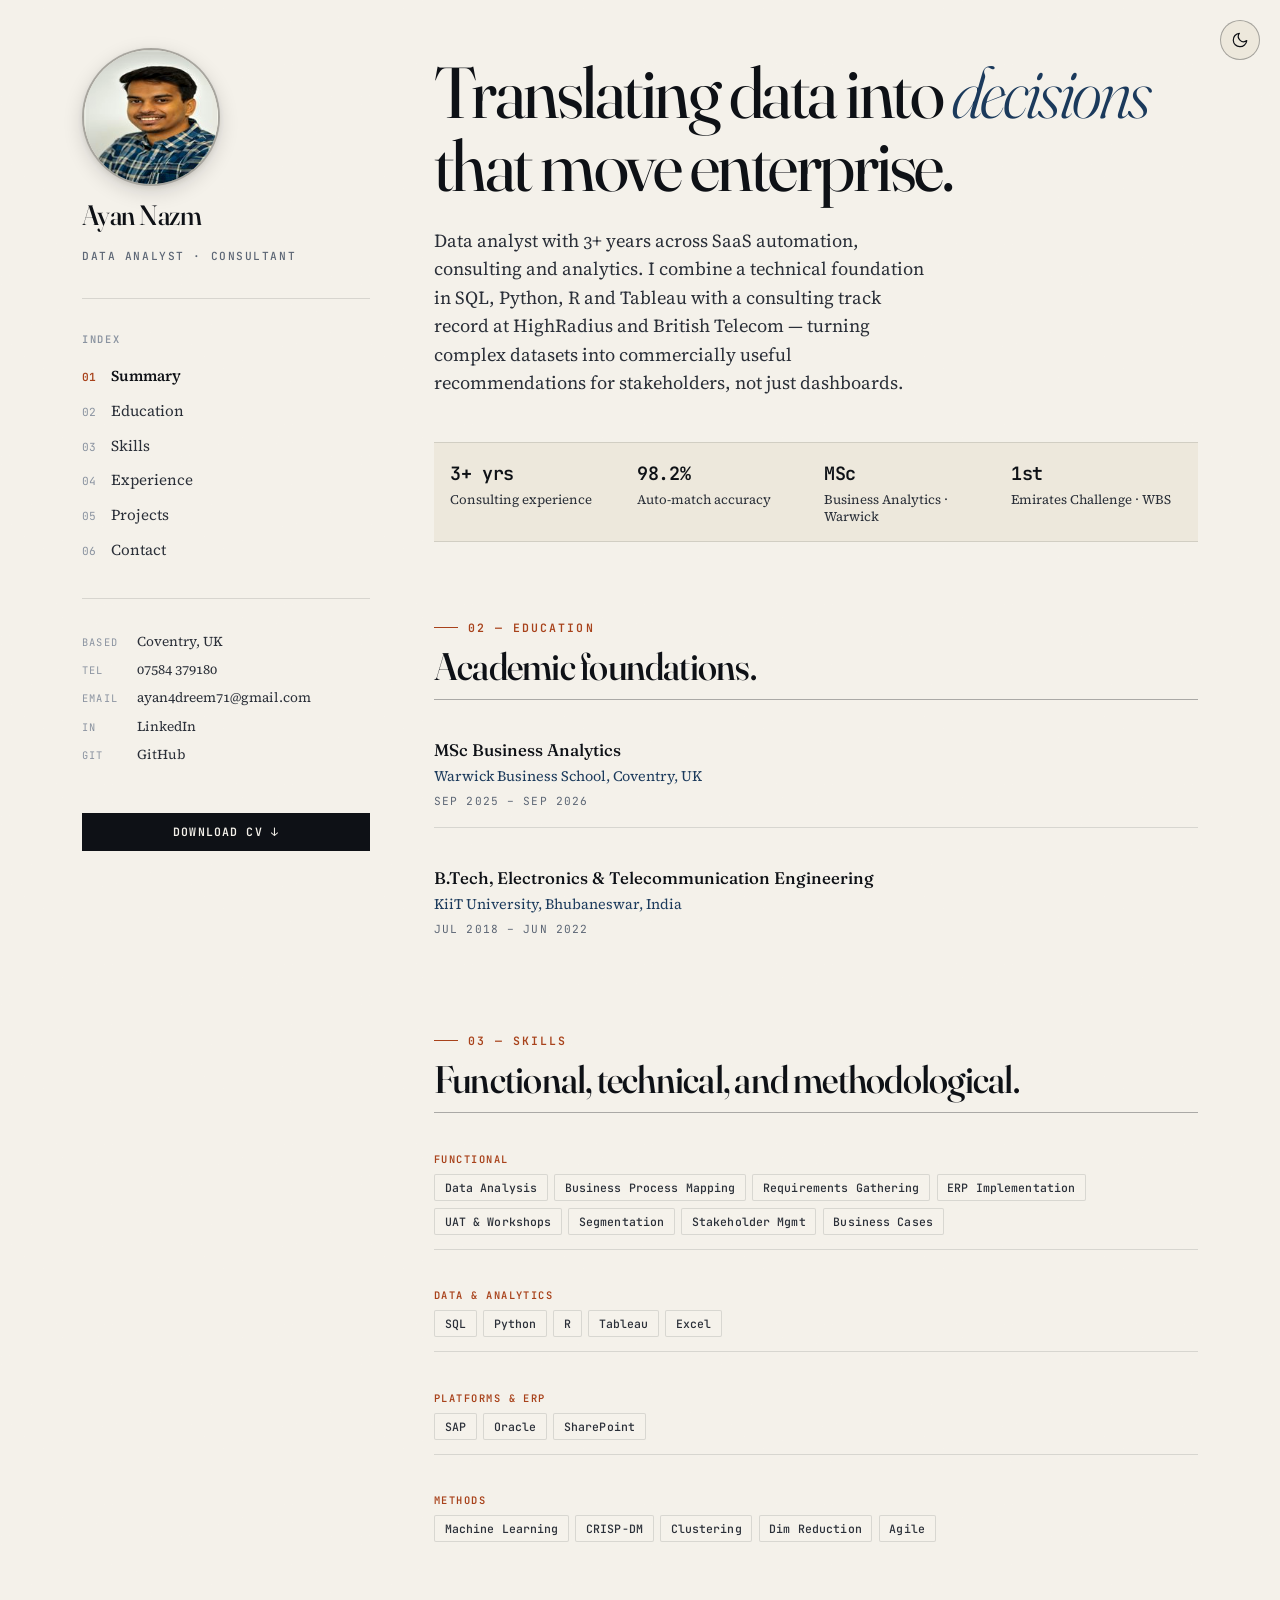
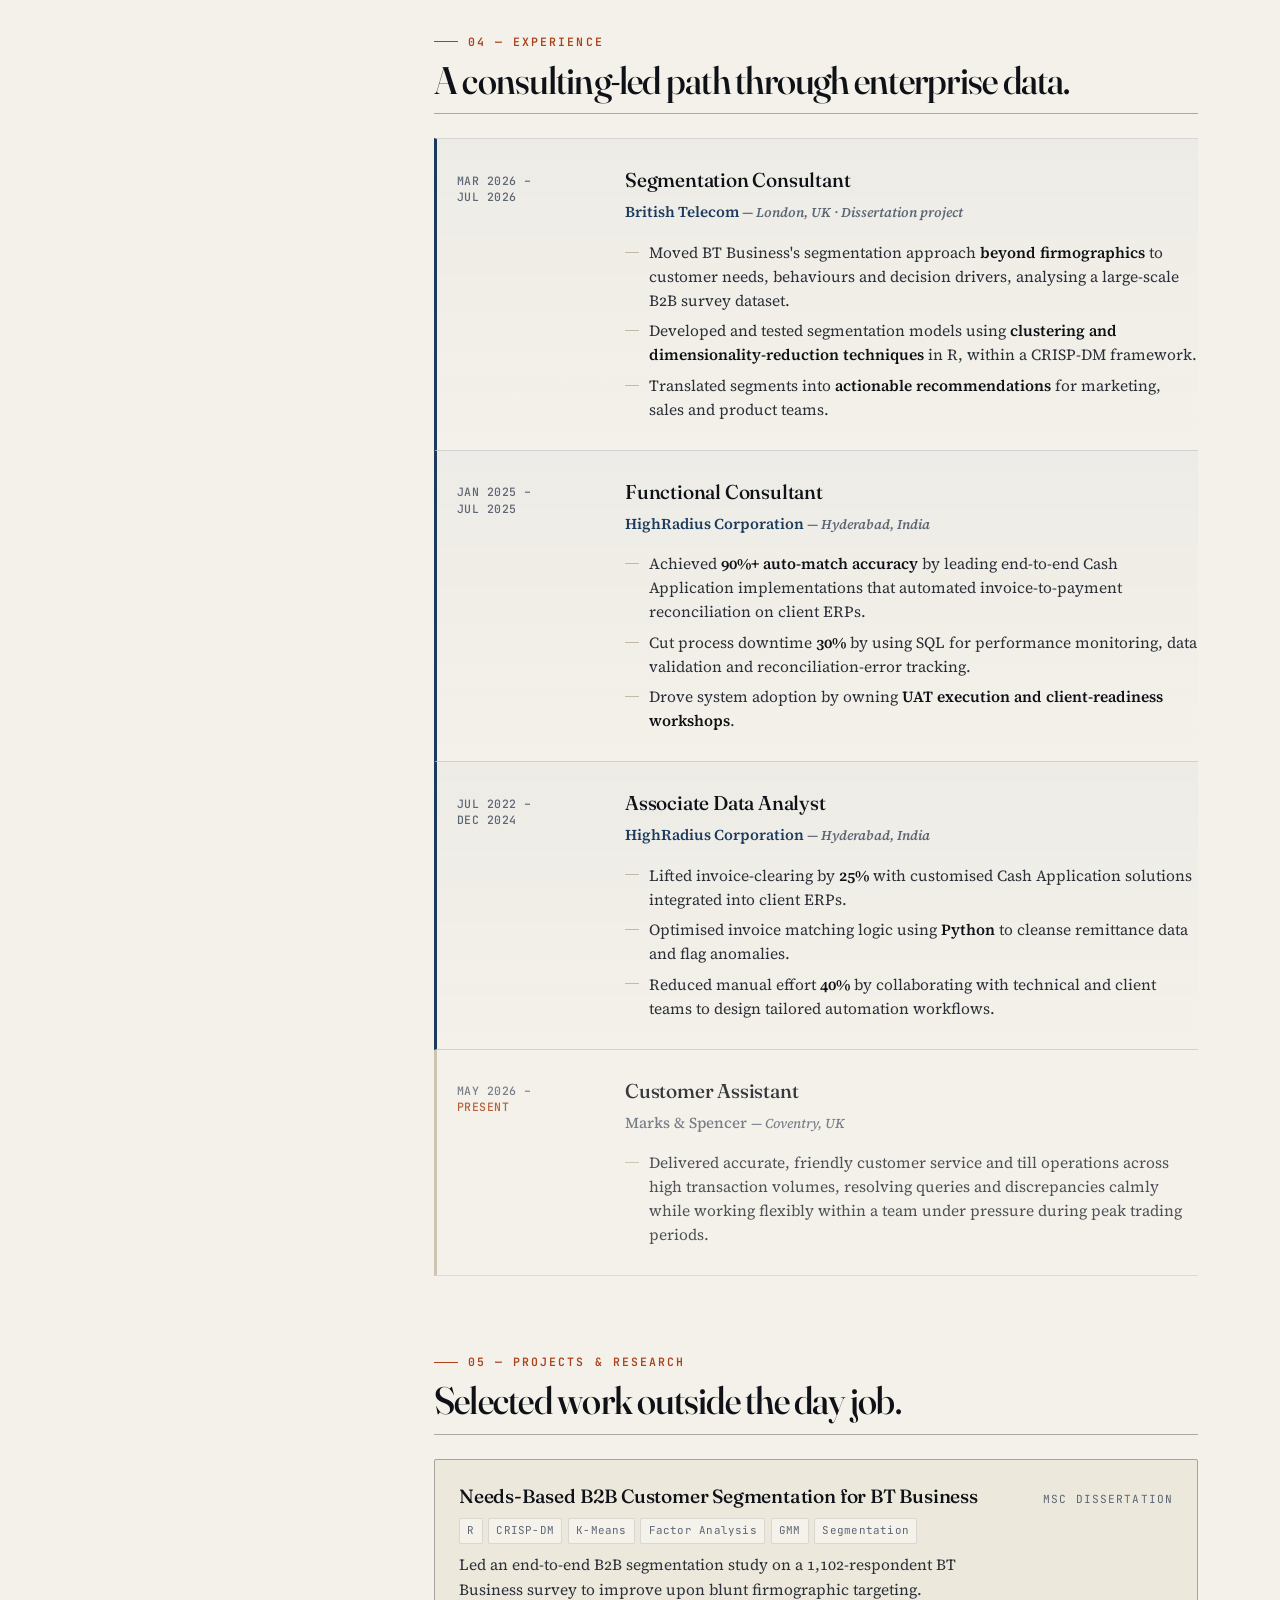
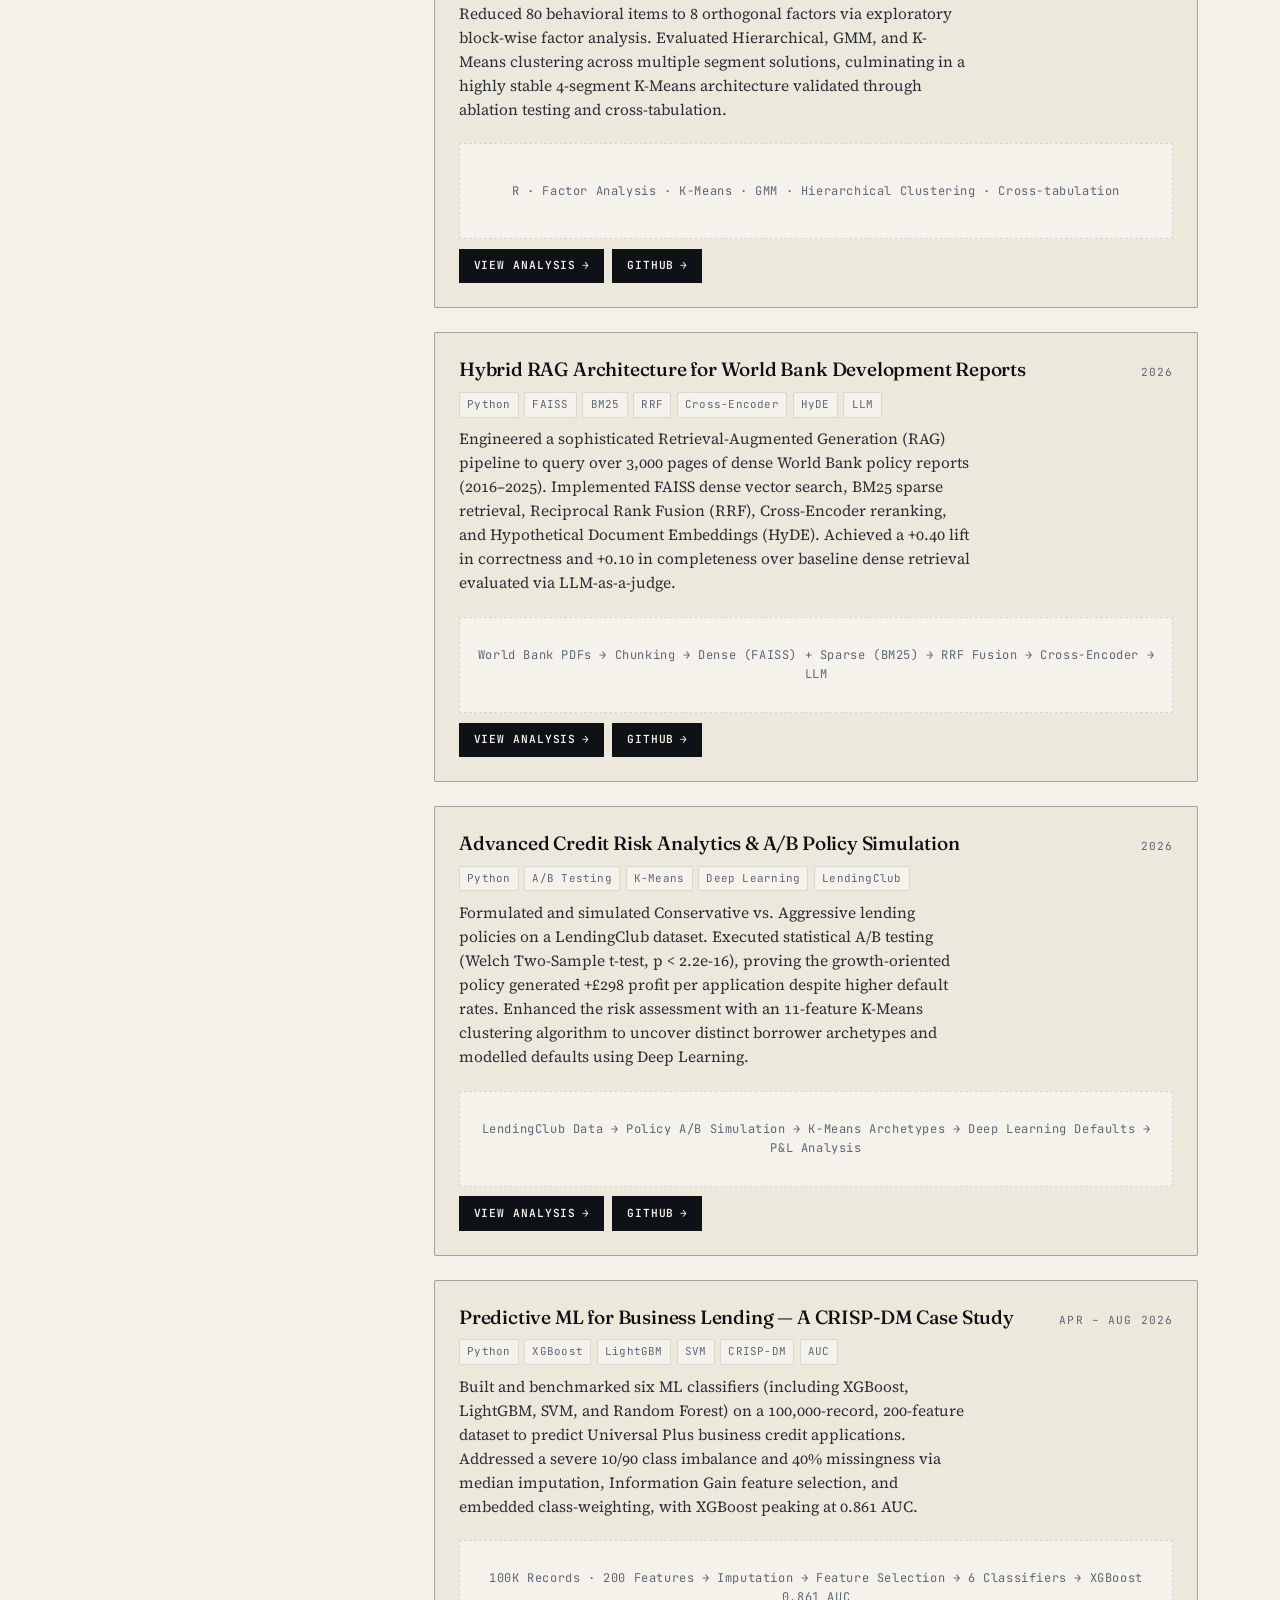
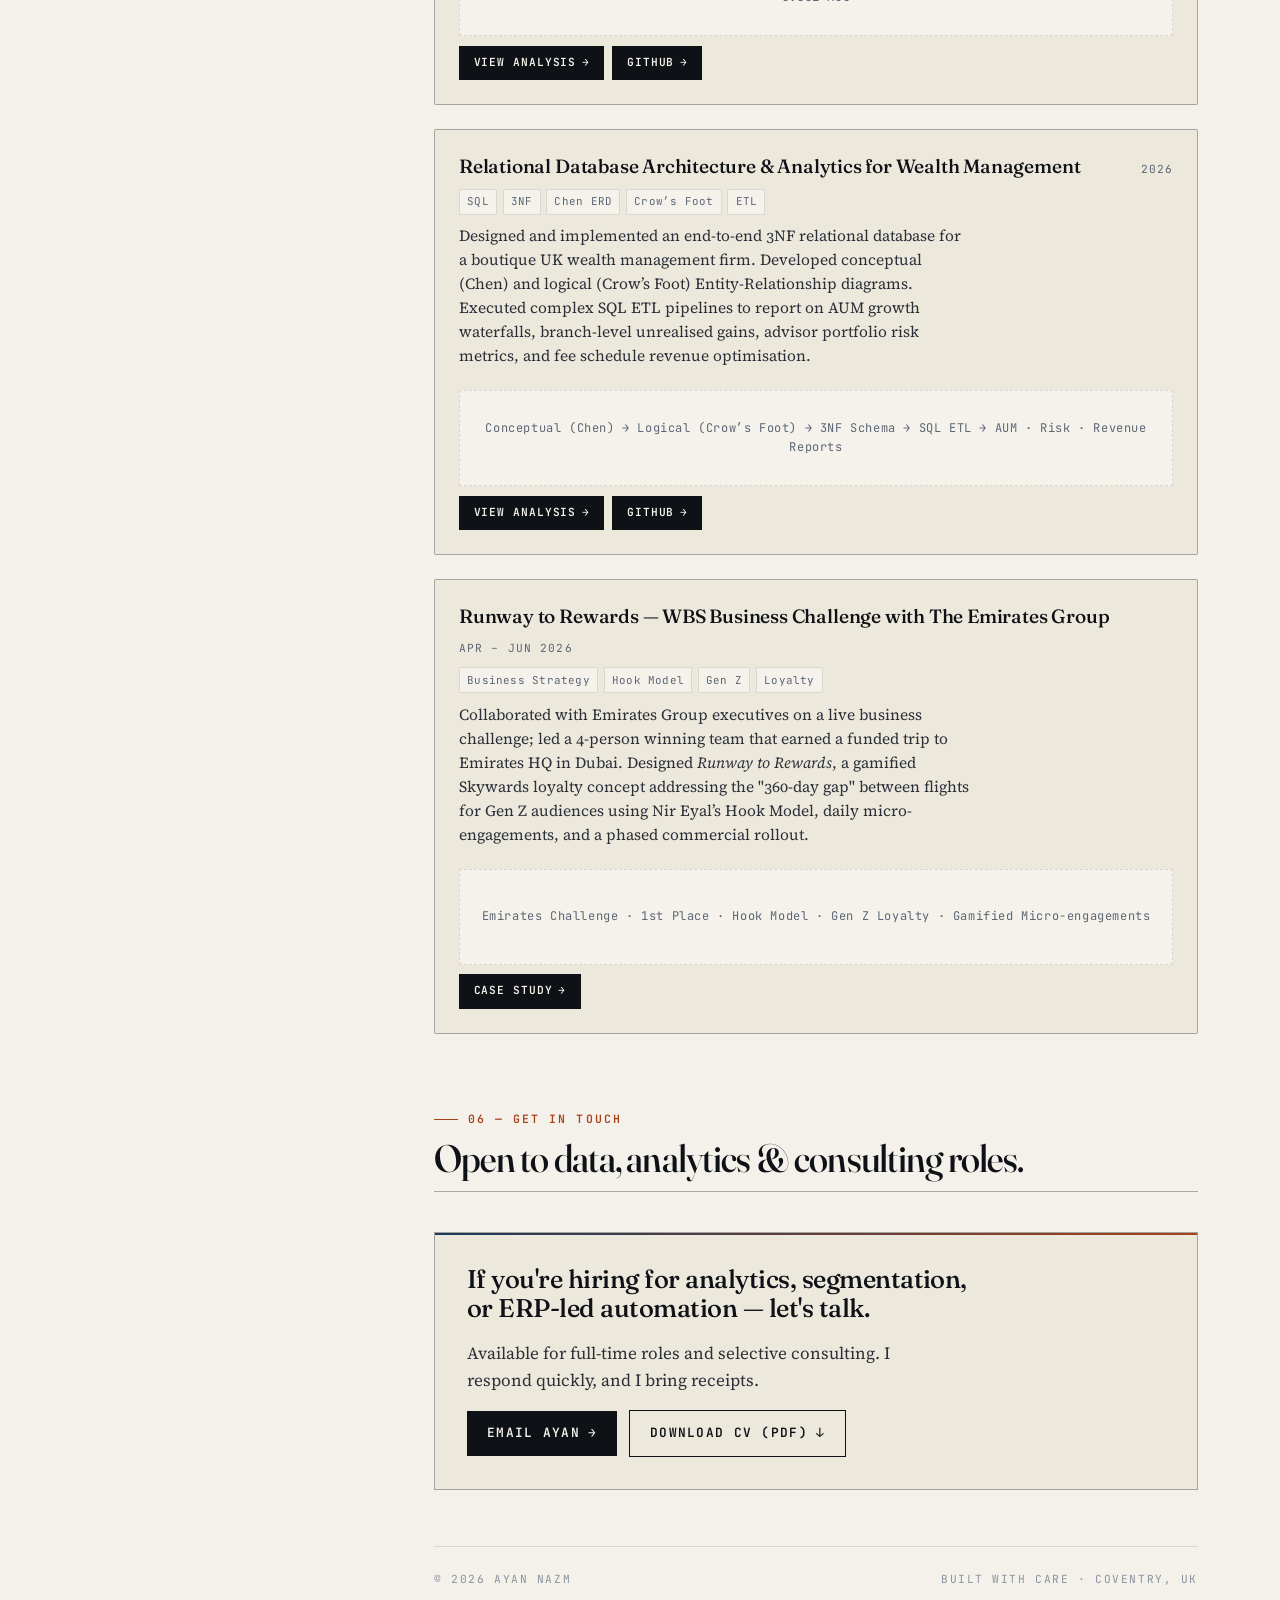
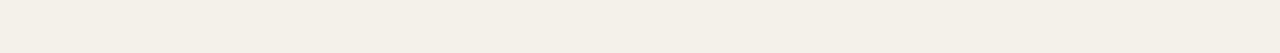
==== commit ea7bb092: "feat: enlarge avatar by 50% and add subtle depth for less flat appearance - Increased avatar size fr" ====
--- a/Portfolio/ayan-nazm-portfolio.html
+++ b/Portfolio/ayan-nazm-portfolio.html
@@ -170,15 +170,16 @@
 }
 .brand { display: flex; flex-direction: column; gap: 0.6rem; }
 .avatar-wrap {
-  position: relative; width: 92px; height: 92px;
+  position: relative; width: 138px; height: 138px;
 }
 .avatar {
-  width: 92px; height: 92px; border-radius: 50%;
+  width: 138px; height: 138px; border-radius: 50%;
   object-fit: cover; object-position: center 20%;
   border: 2px solid var(--rule-strong);
-  box-shadow: 0 4px 14px rgba(14, 17, 22, 0.1);
+  box-shadow: 0 6px 20px rgba(14, 17, 22, 0.14), 0 2px 6px rgba(14, 17, 22, 0.08);
   background: var(--parchment-2);
   display: block;
+  filter: contrast(1.05) saturate(1.05);
 }
 .brand .monogram {
   font-family: var(--display);
@@ -437,7 +438,7 @@
   <aside class="rail" aria-label="Site navigation and identity">
     <div class="brand">
       <div class="avatar-wrap">
-        <img src="assets/ayan-nazm.webp" alt="Ayan Nazm" class="avatar" width="92" height="92"></div>
+        <img src="assets/ayan-nazm.webp" alt="Ayan Nazm" class="avatar" width="138" height="138"></div>
       <div class="monogram">Ayan Nazm</div>
       <div class="tagline">Data Analyst · Consultant</div>
     </div>
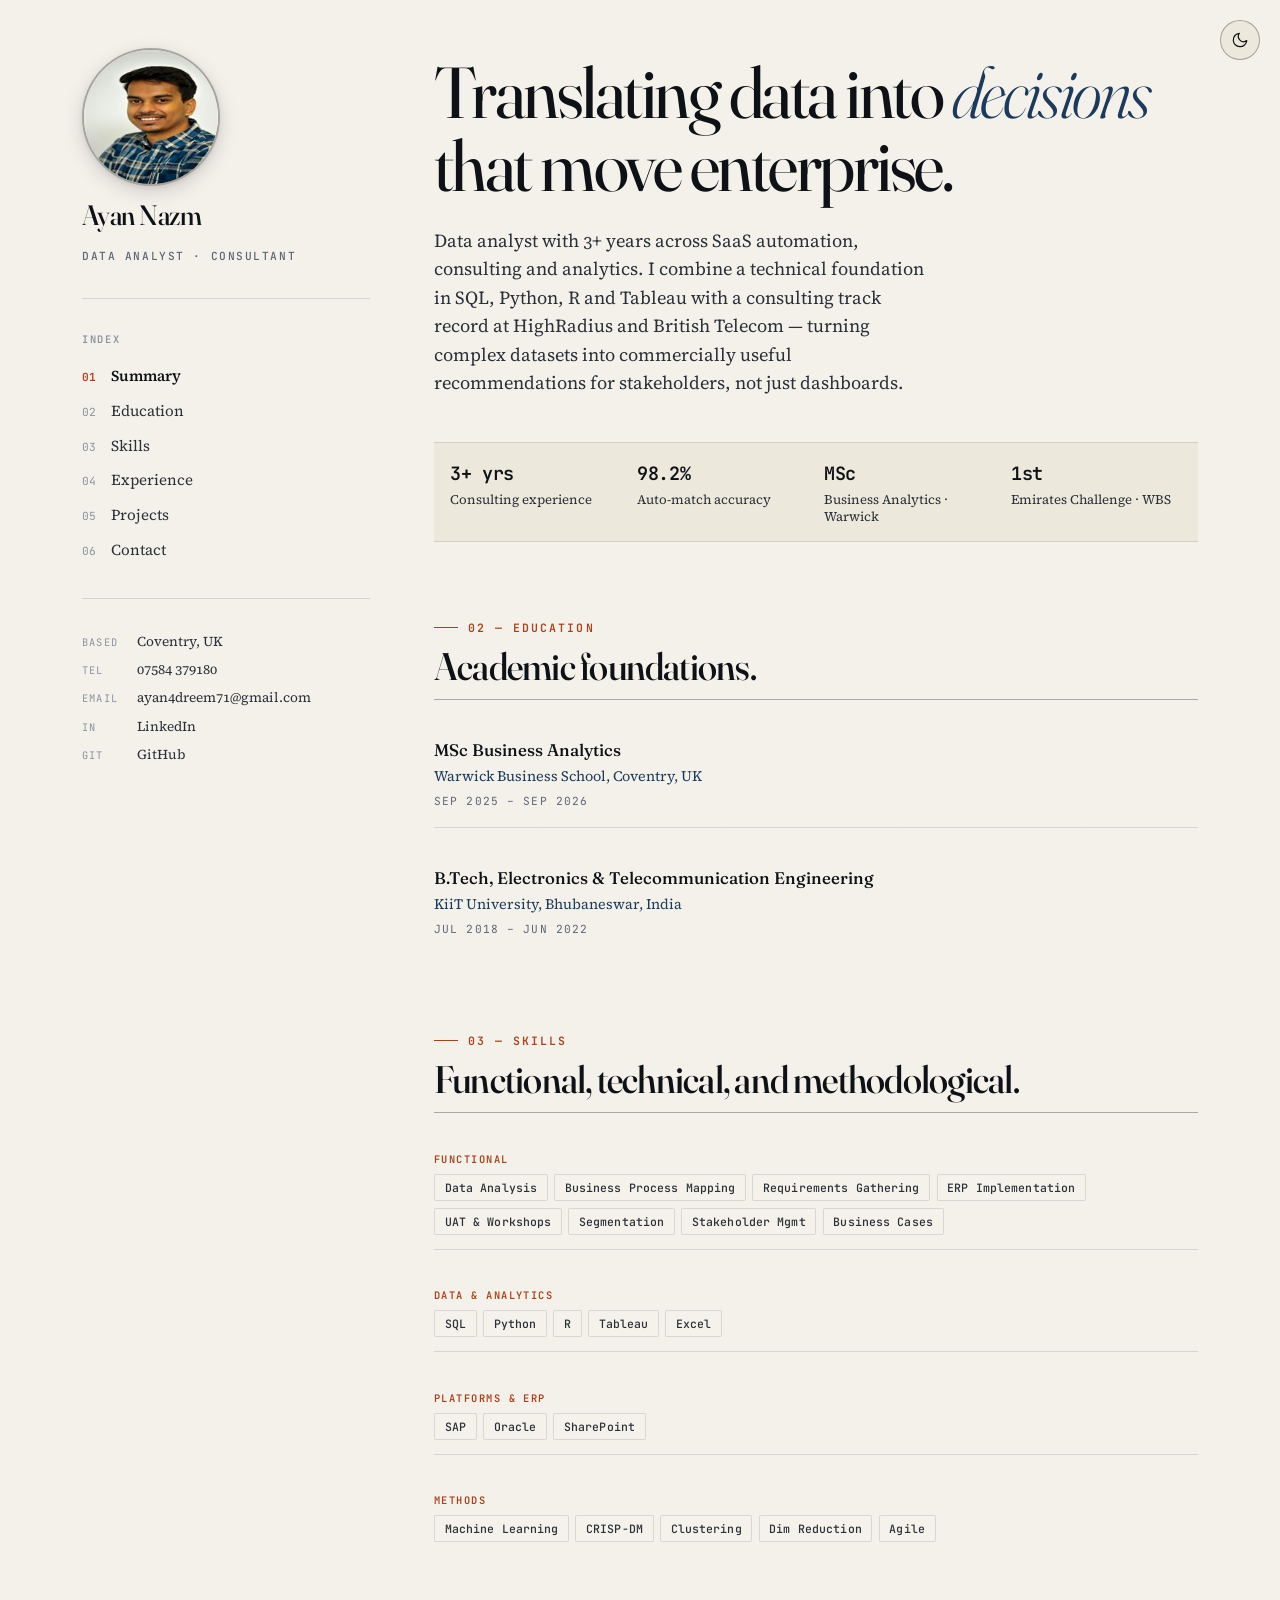
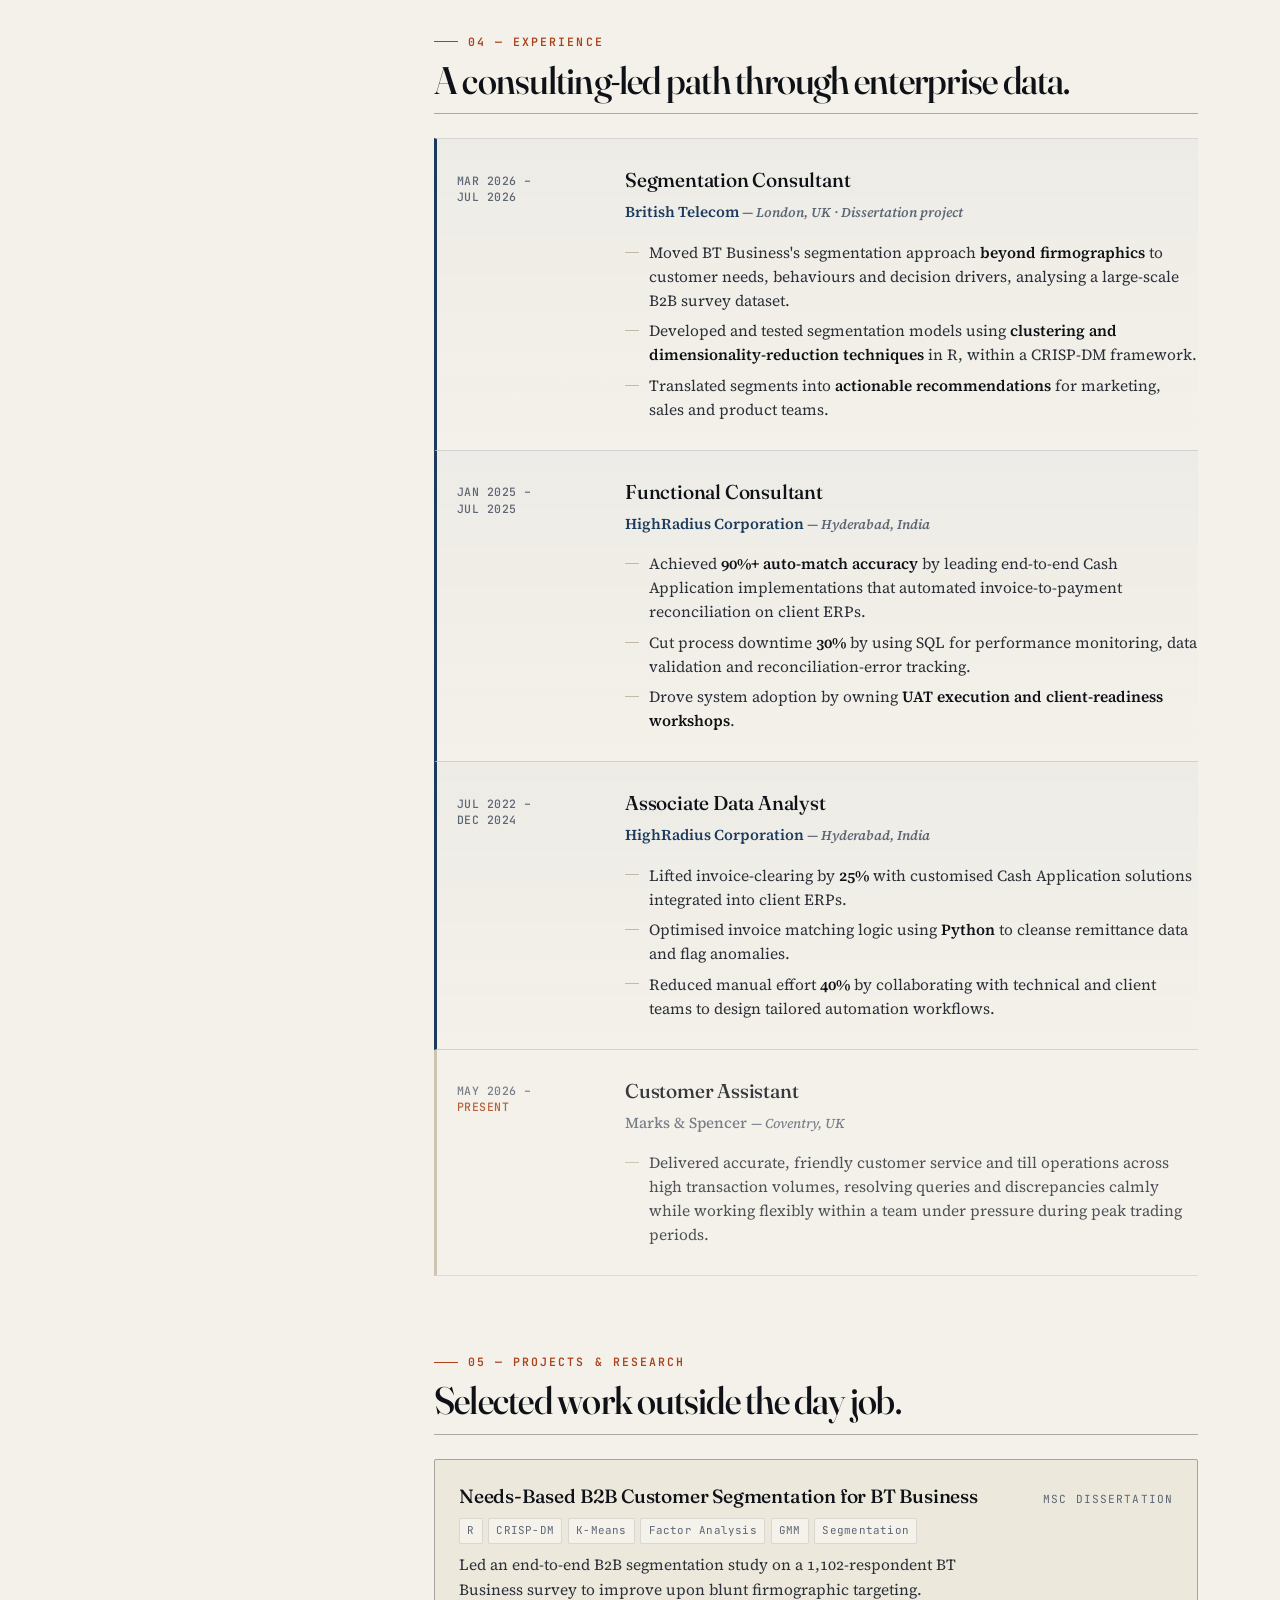
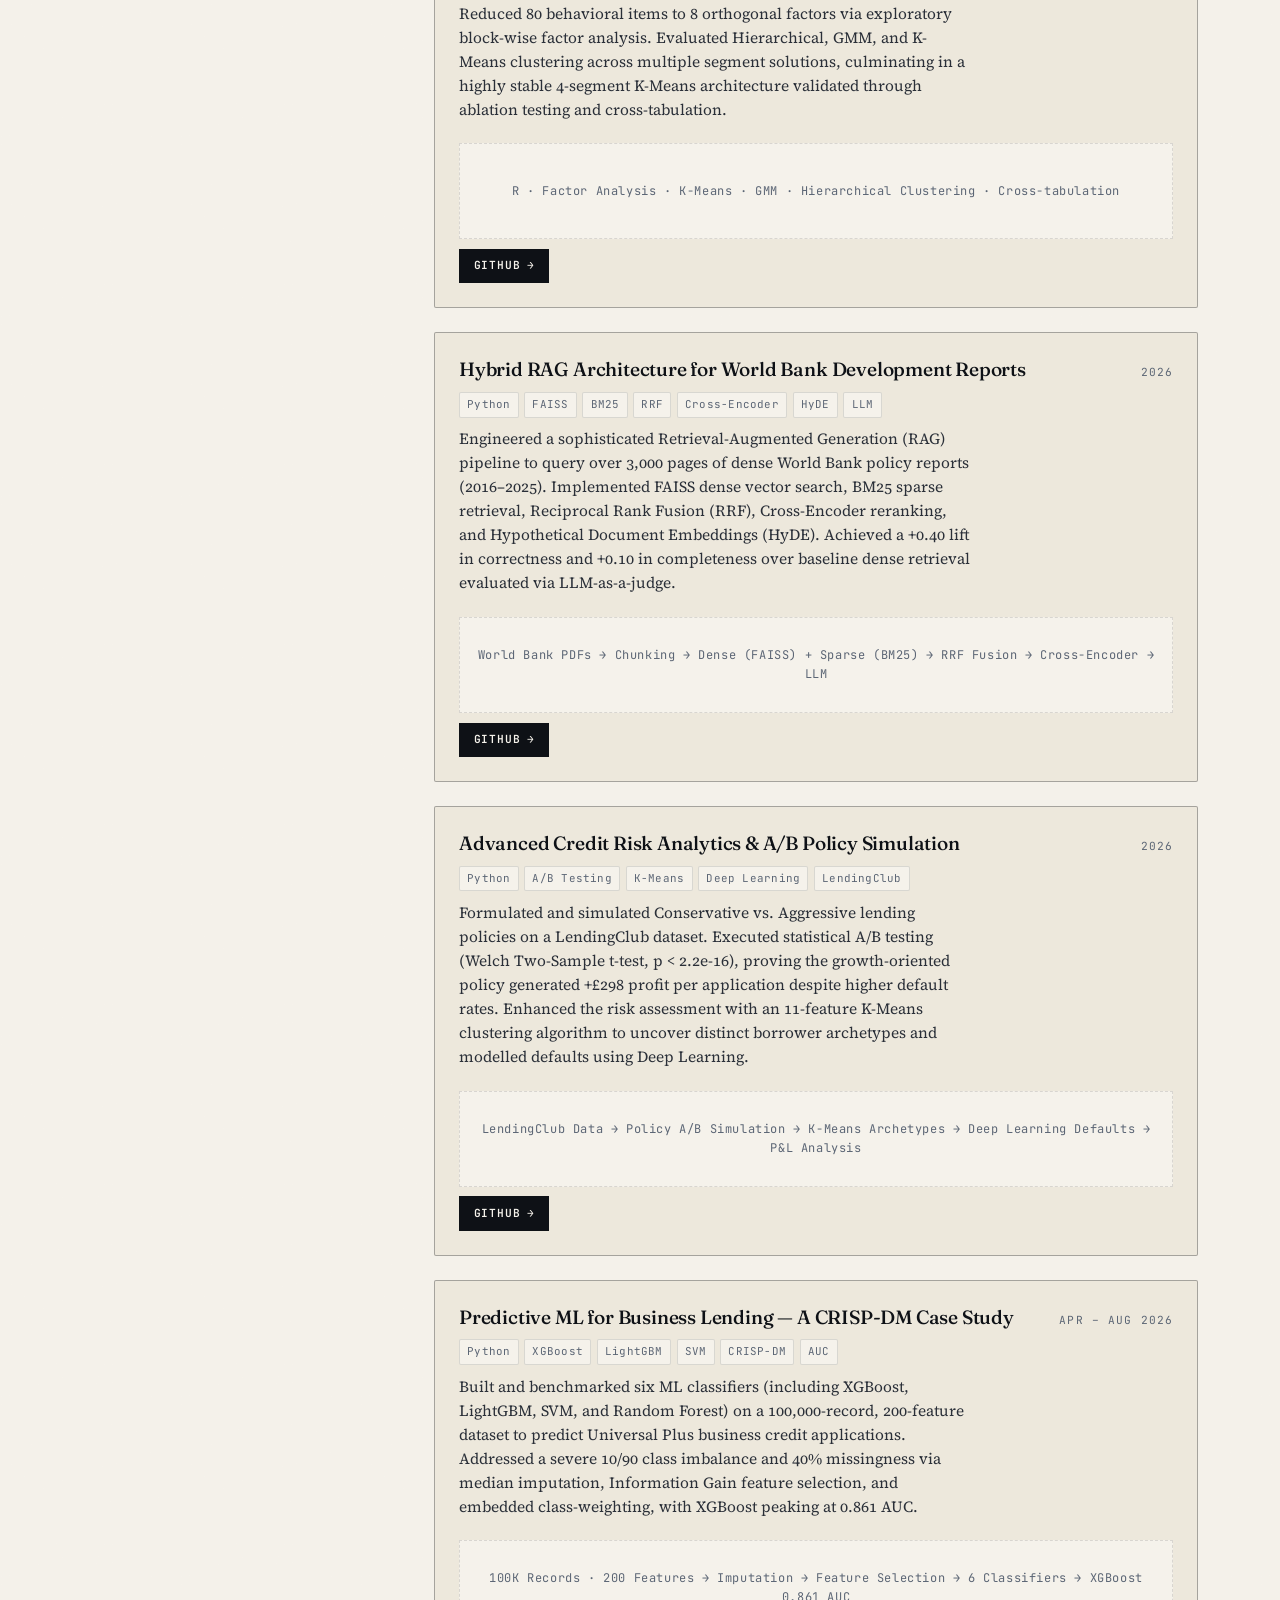
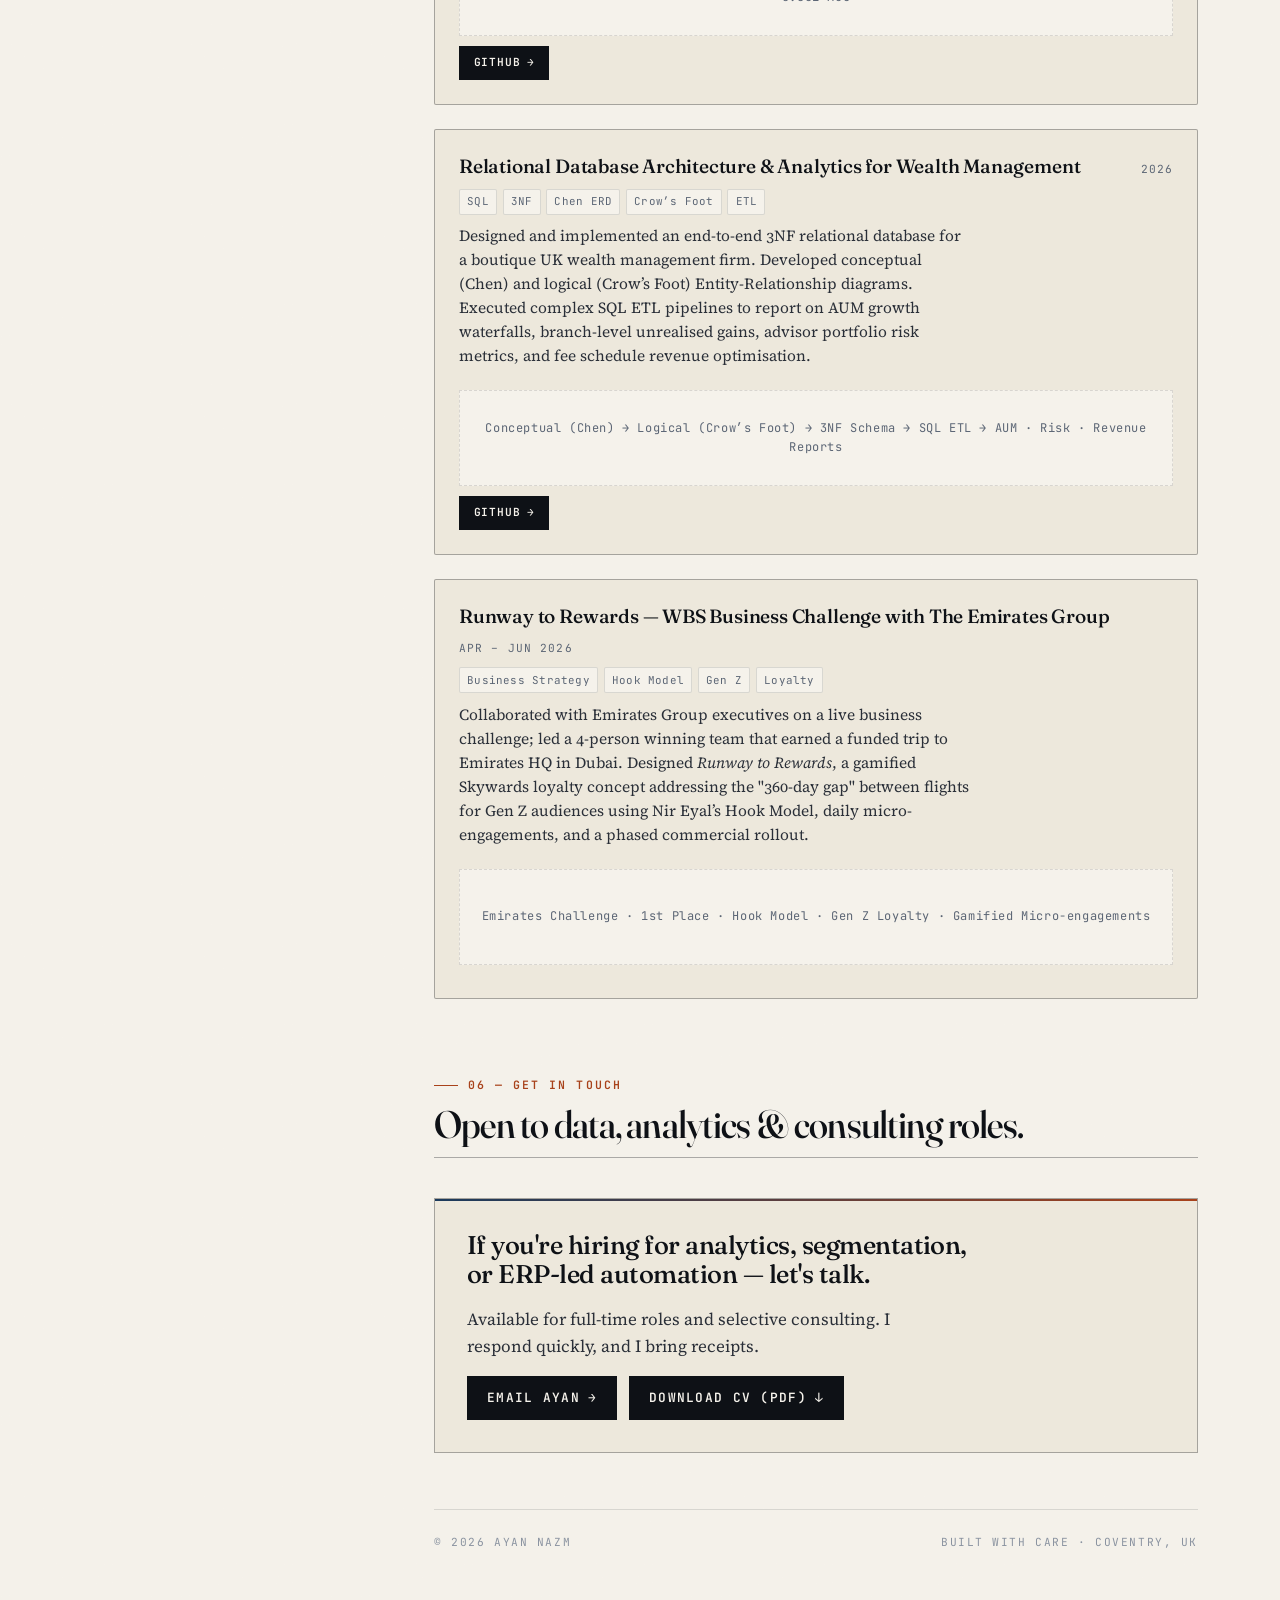
==== commit c7395163: "feat: remove View Analysis buttons, consolidate CV download - Removed 'View Analysis' buttons from a" ====
--- a/Portfolio/ayan-nazm-portfolio.html
+++ b/Portfolio/ayan-nazm-portfolio.html
@@ -464,12 +464,6 @@
       <div class="row"><span class="k">In</span><a class="v" href="https://www.linkedin.com/in/ayannazm" target="_blank" rel="noopener">LinkedIn</a></div>
       <div class="row"><span class="k">Git</span><a class="v" href="https://github.com/ayannazm" target="_blank" rel="noopener">GitHub</a></div>
     </div>
-
-    <div style="margin-top: 1rem;">
-      <a class="btn" href="assets/Ayan_Nazm_CV.pdf" download style="width: 100%; justify-content: center; font-size: 0.72rem; padding: 0.6rem;">
-        Download CV <span class="arrow" aria-hidden="true">↓</span>
-      </a>
-    </div>
   </aside>
 
   <!-- ============ MAIN COLUMN ============ -->
@@ -623,8 +617,7 @@
         </p>
         <div class="arch-diagram" role="img" aria-label="Methodology flow: R, Factor Analysis, K-Means, GMM, Hierarchical Clustering, Cross-tabulation">R · Factor Analysis · K-Means · GMM · Hierarchical Clustering · Cross-tabulation</div>
         <div style="display:flex;gap:0.5rem;flex-wrap:wrap;">
-          <a class="proj-btn" href="#">View Analysis <span class="arrow" aria-hidden="true">→</span></a>
-          <a class="proj-btn" href="#">GitHub <span class="arrow" aria-hidden="true">→</span></a>
+                    <a class="proj-btn" href="#">GitHub <span class="arrow" aria-hidden="true">→</span></a>
         </div>
       </article>
 
@@ -641,8 +634,7 @@
         </p>
         <div class="arch-diagram" role="img" aria-label="Pipeline: World Bank PDFs, Chunking, Dense FAISS and Sparse BM25, RRF Fusion, Cross-Encoder, LLM">World Bank PDFs → Chunking → Dense (FAISS) + Sparse (BM25) → RRF Fusion → Cross-Encoder → LLM</div>
         <div style="display:flex;gap:0.5rem;flex-wrap:wrap;">
-          <a class="proj-btn" href="#">View Analysis <span class="arrow" aria-hidden="true">→</span></a>
-          <a class="proj-btn" href="#">GitHub <span class="arrow" aria-hidden="true">→</span></a>
+                    <a class="proj-btn" href="#">GitHub <span class="arrow" aria-hidden="true">→</span></a>
         </div>
       </article>
 
@@ -659,8 +651,7 @@
         </p>
         <div class="arch-diagram" role="img" aria-label="Workflow: LendingClub Data, Policy A/B Simulation, K-Means Archetypes, Deep Learning Defaults, P&amp;L Analysis">LendingClub Data → Policy A/B Simulation → K-Means Archetypes → Deep Learning Defaults → P&amp;L Analysis</div>
         <div style="display:flex;gap:0.5rem;flex-wrap:wrap;">
-          <a class="proj-btn" href="#">View Analysis <span class="arrow" aria-hidden="true">→</span></a>
-          <a class="proj-btn" href="#">GitHub <span class="arrow" aria-hidden="true">→</span></a>
+                    <a class="proj-btn" href="#">GitHub <span class="arrow" aria-hidden="true">→</span></a>
         </div>
       </article>
 
@@ -677,8 +668,7 @@
         </p>
         <div class="arch-diagram" role="img" aria-label="Pipeline: 100K Records and 200 Features, Imputation, Feature Selection, 6 Classifiers, XGBoost 0.861 AUC">100K Records · 200 Features → Imputation → Feature Selection → 6 Classifiers → XGBoost 0.861 AUC</div>
         <div style="display:flex;gap:0.5rem;flex-wrap:wrap;">
-          <a class="proj-btn" href="#">View Analysis <span class="arrow" aria-hidden="true">→</span></a>
-          <a class="proj-btn" href="#">GitHub <span class="arrow" aria-hidden="true">→</span></a>
+                    <a class="proj-btn" href="#">GitHub <span class="arrow" aria-hidden="true">→</span></a>
         </div>
       </article>
 
@@ -695,8 +685,7 @@
         </p>
         <div class="arch-diagram" role="img" aria-label="Architecture flow: Conceptual Chen, Logical Crow’s Foot, 3NF Schema, SQL ETL, AUM, Risk, and Revenue Reports">Conceptual (Chen) → Logical (Crow’s Foot) → 3NF Schema → SQL ETL → AUM · Risk · Revenue Reports</div>
         <div style="display:flex;gap:0.5rem;flex-wrap:wrap;">
-          <a class="proj-btn" href="#">View Analysis <span class="arrow" aria-hidden="true">→</span></a>
-          <a class="proj-btn" href="#">GitHub <span class="arrow" aria-hidden="true">→</span></a>
+                    <a class="proj-btn" href="#">GitHub <span class="arrow" aria-hidden="true">→</span></a>
         </div>
       </article>
 
@@ -713,7 +702,6 @@
         </p>
         <div class="arch-diagram" role="img" aria-label="Framework: Emirates Challenge 1st Place, Hook Model, Gen Z Loyalty, Gamified Micro-engagements">Emirates Challenge · 1st Place · Hook Model · Gen Z Loyalty · Gamified Micro-engagements</div>
         <div style="display:flex;gap:0.5rem;flex-wrap:wrap;">
-          <a class="proj-btn" href="#">Case Study <span class="arrow" aria-hidden="true">→</span></a>
         </div>
       </article>
     </section>
@@ -732,7 +720,7 @@
           <a class="btn" href="mailto:ayan4dreem71@gmail.com">
             Email Ayan <span class="arrow" aria-hidden="true">→</span>
           </a>
-          <a class="btn" href="assets/Ayan_Nazm_CV.pdf" download style="background:transparent;color:var(--ink);border:1px solid var(--ink);">
+          <a class="btn" href="assets/Ayan_Nazm_CV.pdf" download>
             Download CV (PDF) <span class="arrow" aria-hidden="true">↓</span>
           </a>
         </div>
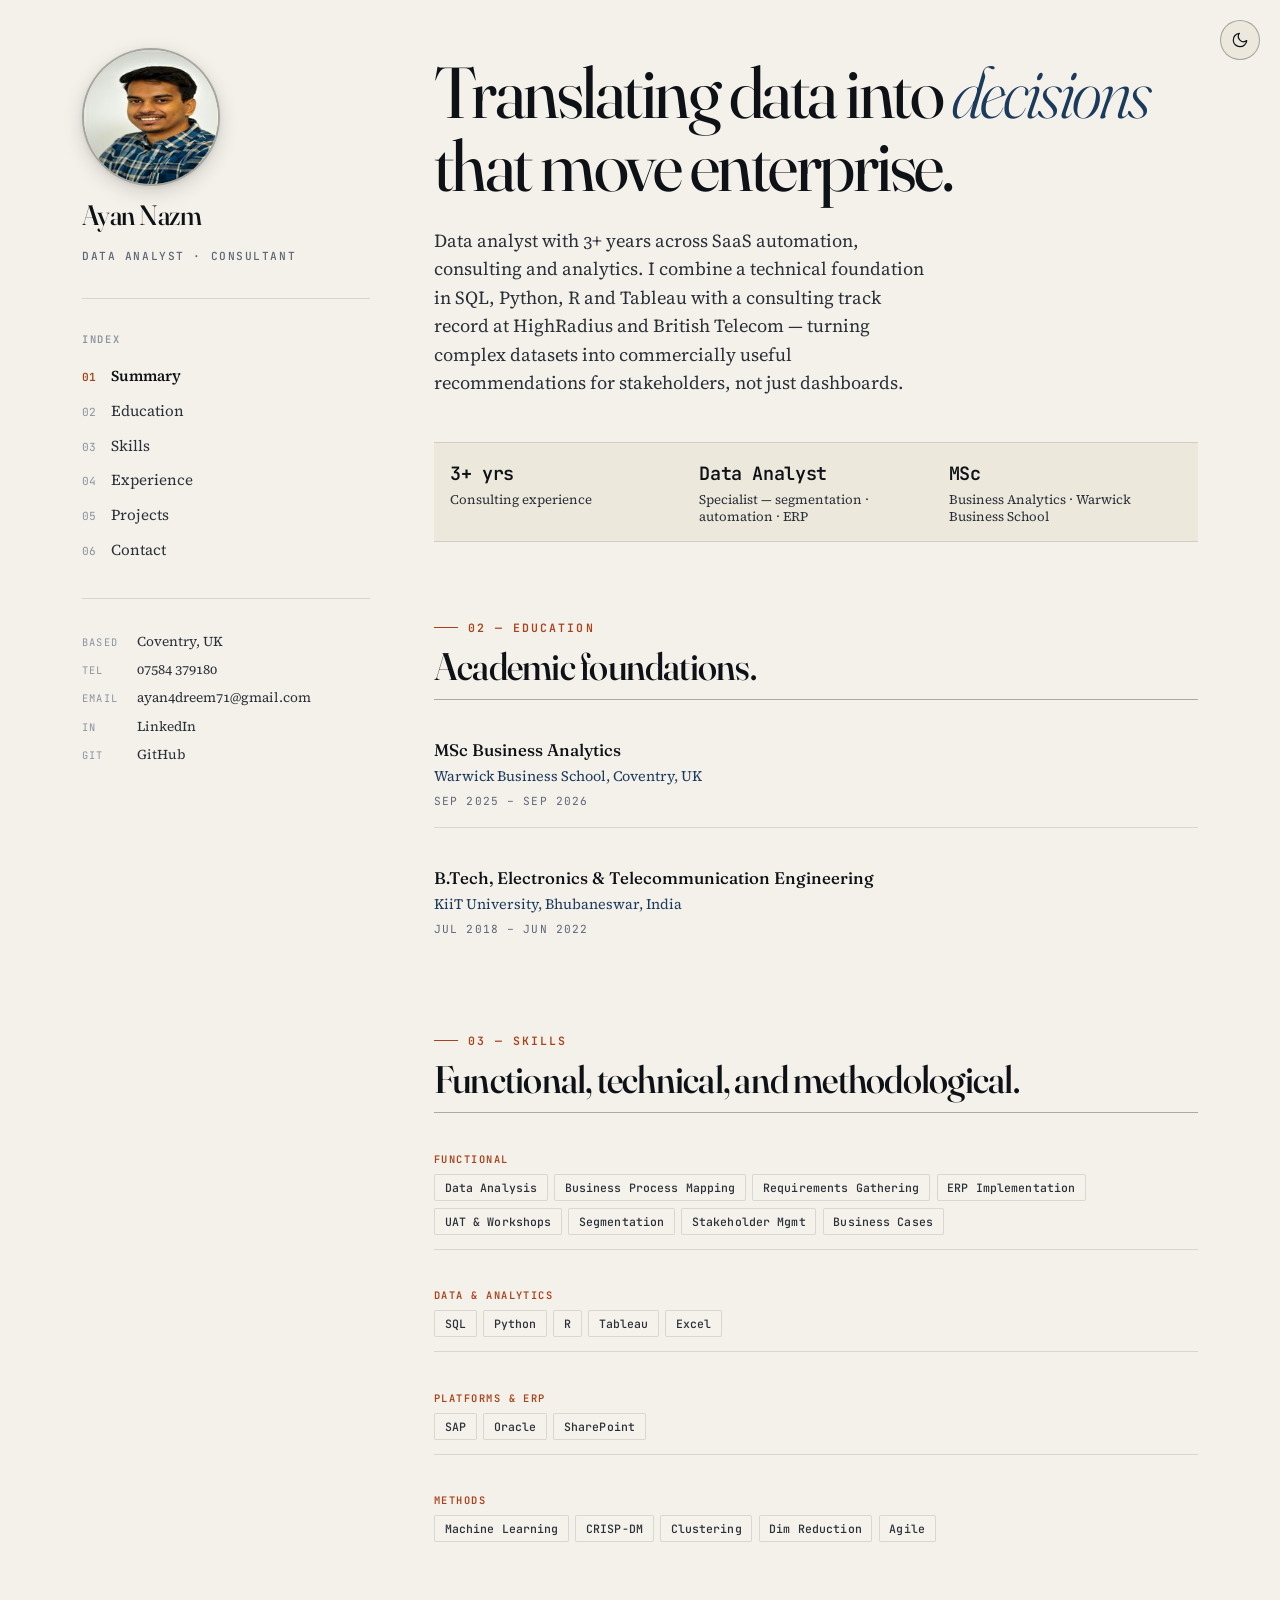
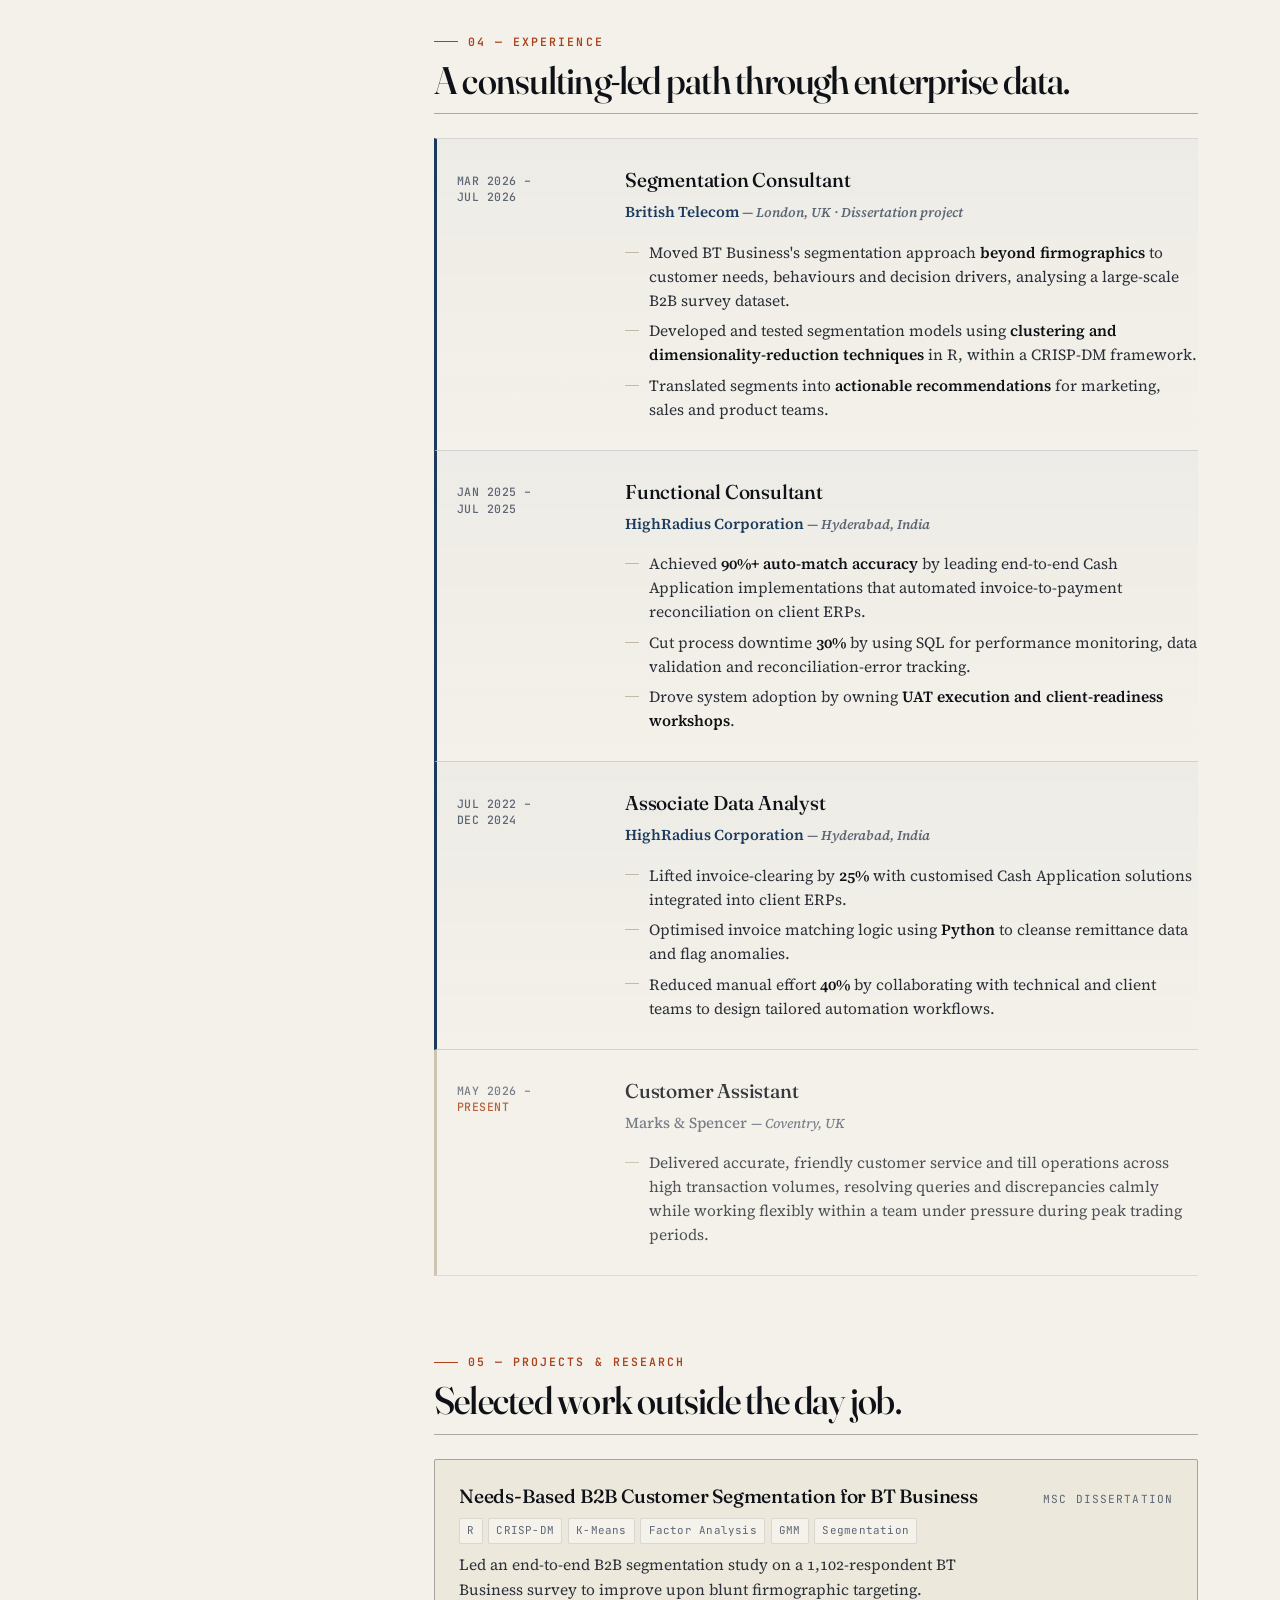
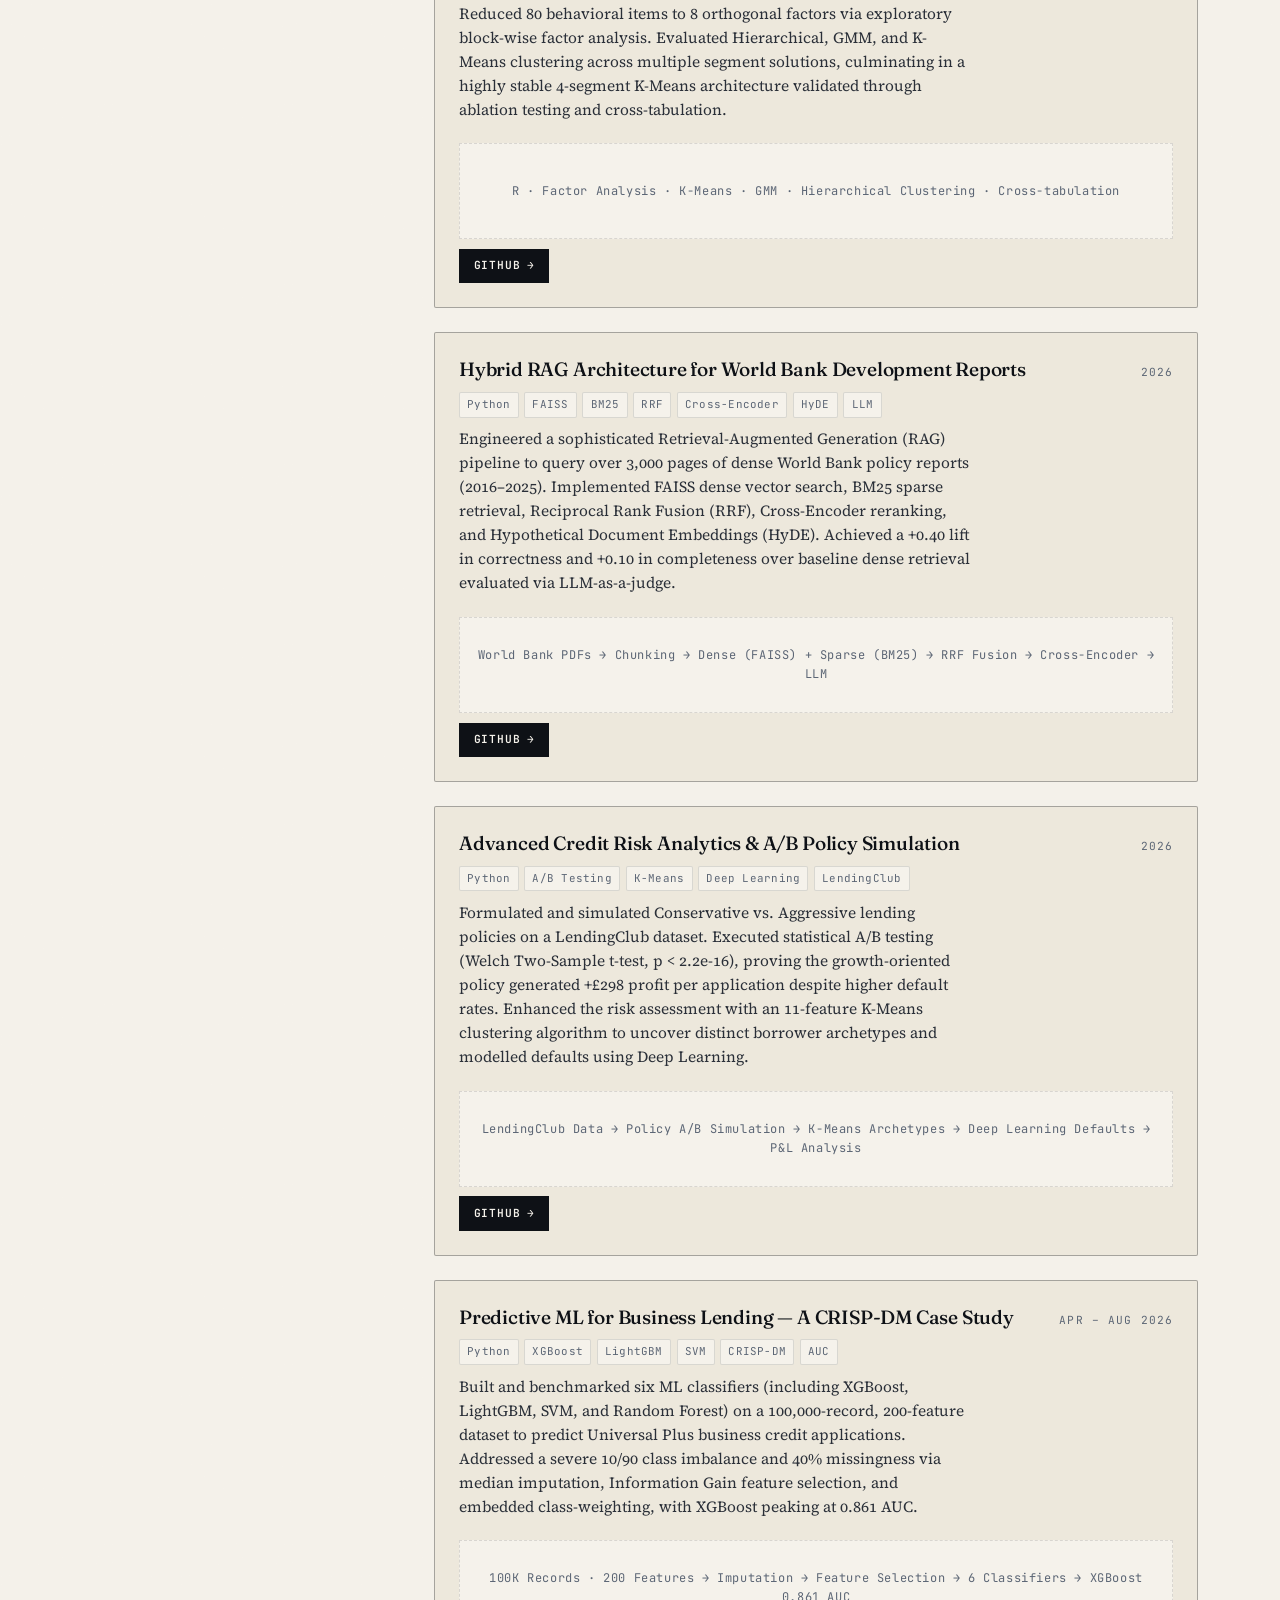
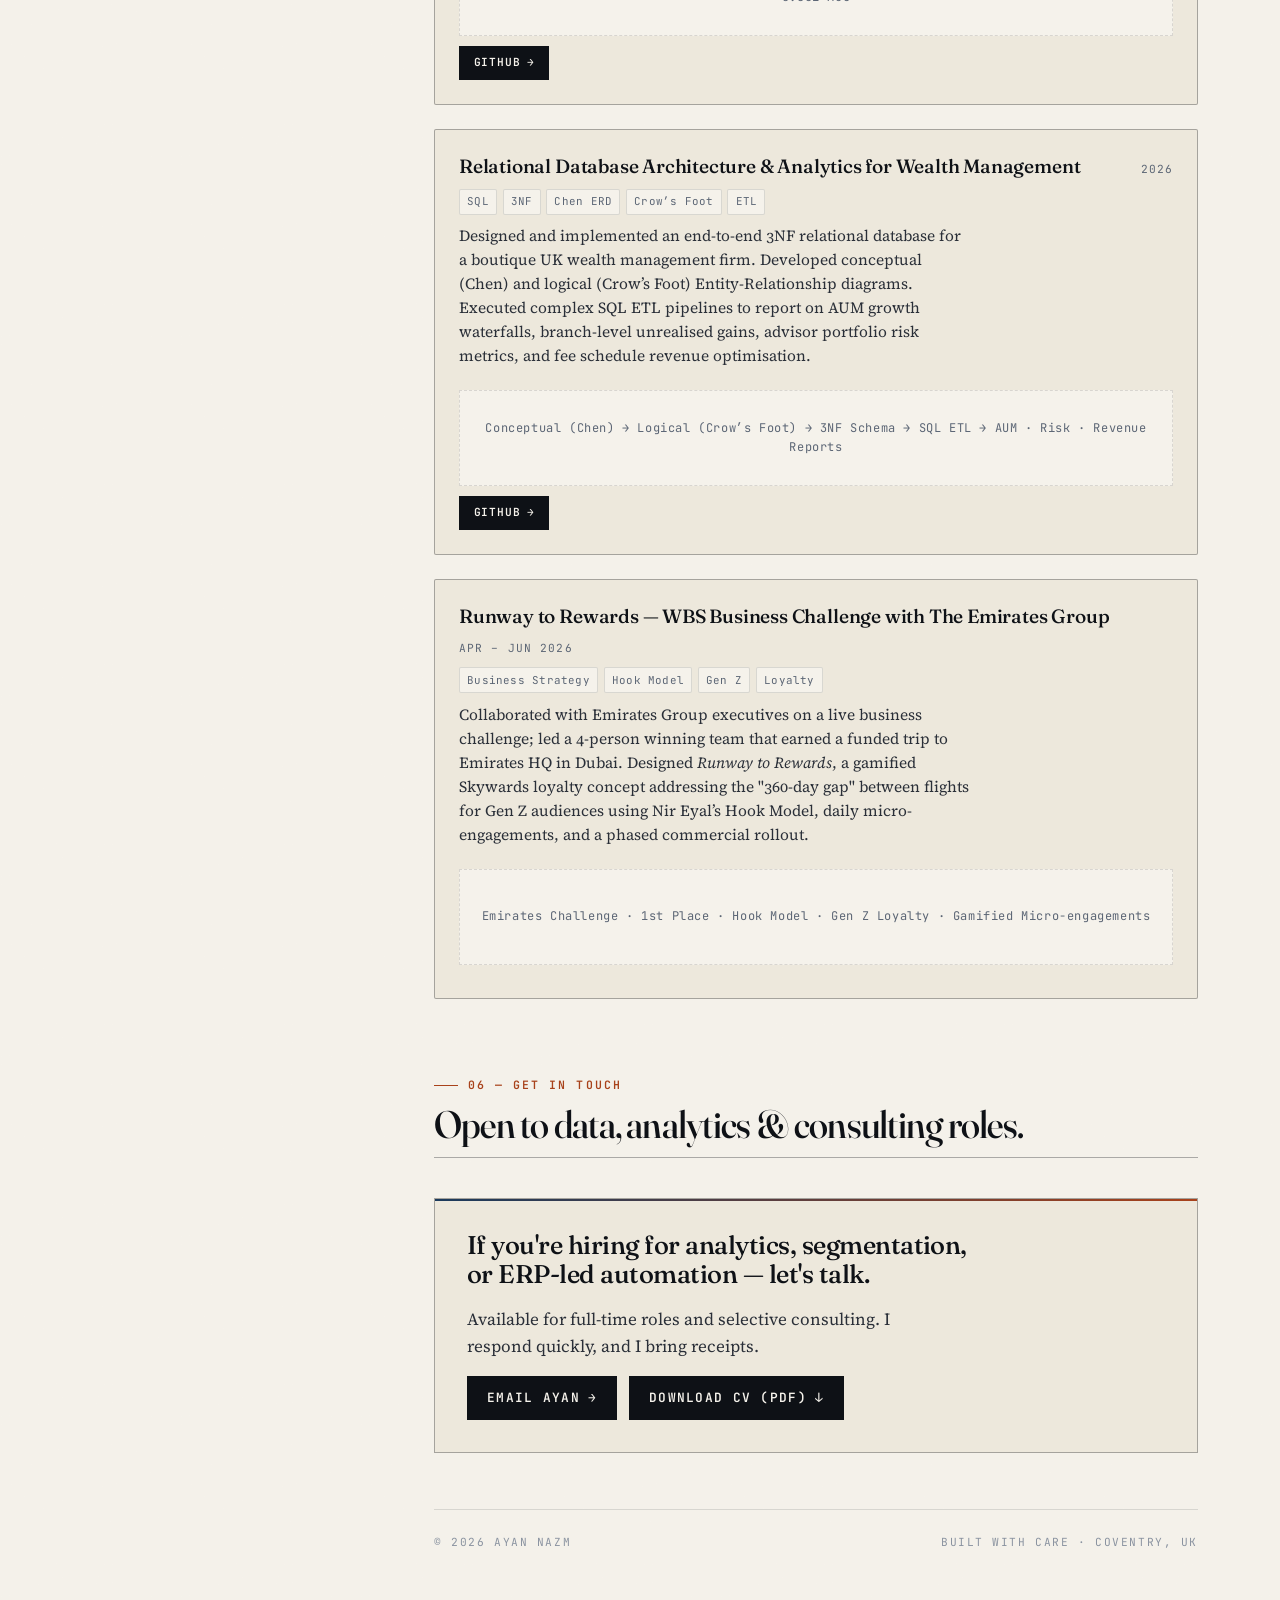
==== commit 720edd25: "feat: streamline impact ribbon to emphasize Data Analyst, 3+ yrs consulting, and Warwick MSc" ====
--- a/Portfolio/ayan-nazm-portfolio.html
+++ b/Portfolio/ayan-nazm-portfolio.html
@@ -372,11 +372,12 @@
 
 /* ---------- Impact ribbon ---------- */
 .impact-ribbon {
-  display: grid; grid-template-columns: repeat(4, 1fr); gap: 1rem; margin-top: 1.25rem;
+  display: grid; grid-template-columns: repeat(3, 1fr); gap: 1rem; margin-top: 1.25rem;
   padding: 1rem; border-top: 1px solid var(--rule); border-bottom: 1px solid var(--rule);
   background: var(--parchment-2);
 }
-@media (max-width: 680px) { .impact-ribbon { grid-template-columns: 1fr 1fr; gap: 0.85rem; } }
+@media (max-width: 680px) { .impact-ribbon { grid-template-columns: 1fr 1fr 1fr; gap: 0.85rem; } }
+@media (max-width: 520px) { .impact-ribbon { grid-template-columns: 1fr; gap: 0.85rem; } }
 @media (max-width: 400px) { .impact-ribbon { grid-template-columns: 1fr; gap: 0.85rem; } }
 .impact-ribbon .metric { display: flex; flex-direction: column; gap: 0.15rem; }
 .impact-ribbon .metric .val {
@@ -481,9 +482,8 @@
 
       <div class="impact-ribbon" aria-label="Quick impact stats">
         <div class="metric" aria-label="3+ years of consulting experience"><span class="val">3+ yrs</span><span class="label">Consulting experience</span></div>
-        <div class="metric" aria-label="98.2% auto-match accuracy"><span class="val">98.2%</span><span class="label">Auto-match accuracy</span></div>
-        <div class="metric" aria-label="MSc Business Analytics at Warwick"><span class="val">MSc</span><span class="label">Business Analytics · Warwick</span></div>
-        <div class="metric" aria-label="1st place Emirates Challenge at WBS"><span class="val">1st</span><span class="label">Emirates Challenge · WBS</span></div>
+        <div class="metric" aria-label="Data analyst specialist"><span class="val">Data Analyst</span><span class="label">Specialist — segmentation · automation · ERP</span></div>
+        <div class="metric" aria-label="MSc Business Analytics at Warwick Business School"><span class="val">MSc</span><span class="label">Business Analytics · Warwick Business School</span></div>
       </div>
     </section>
 
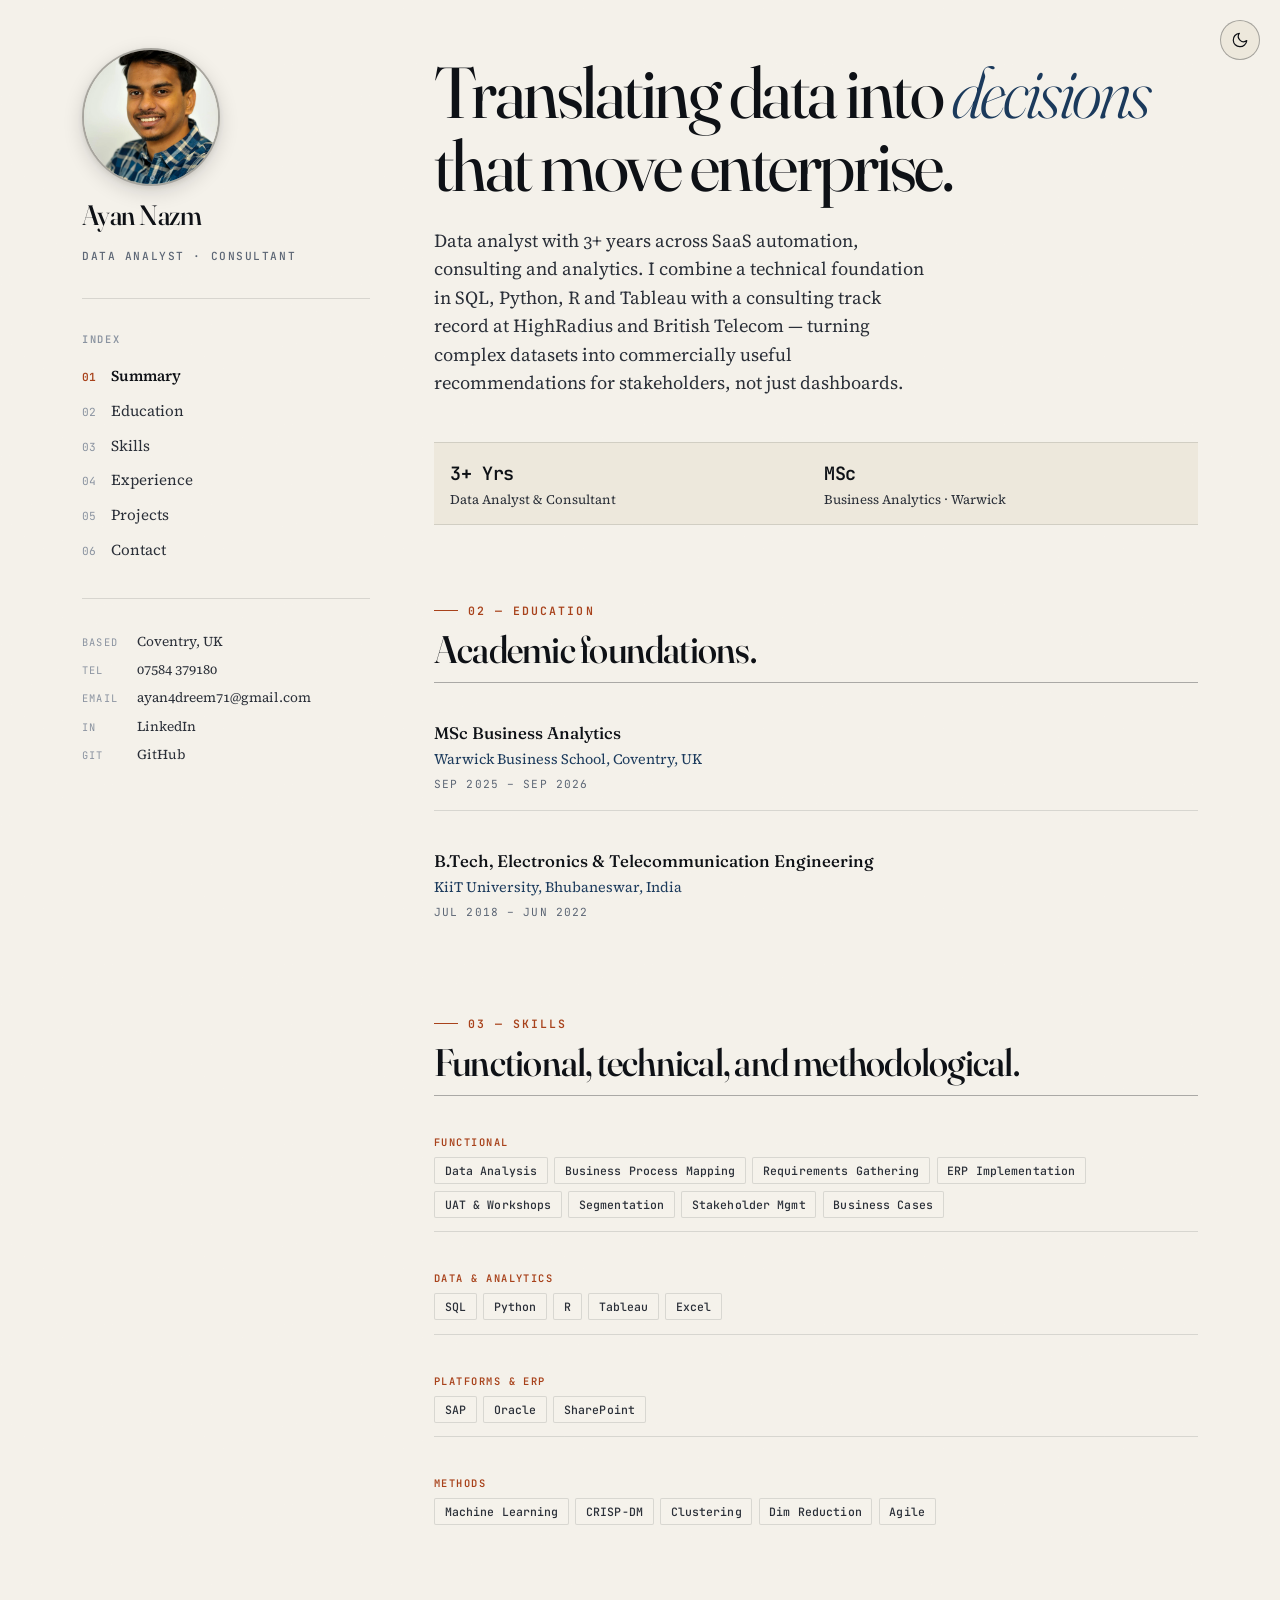
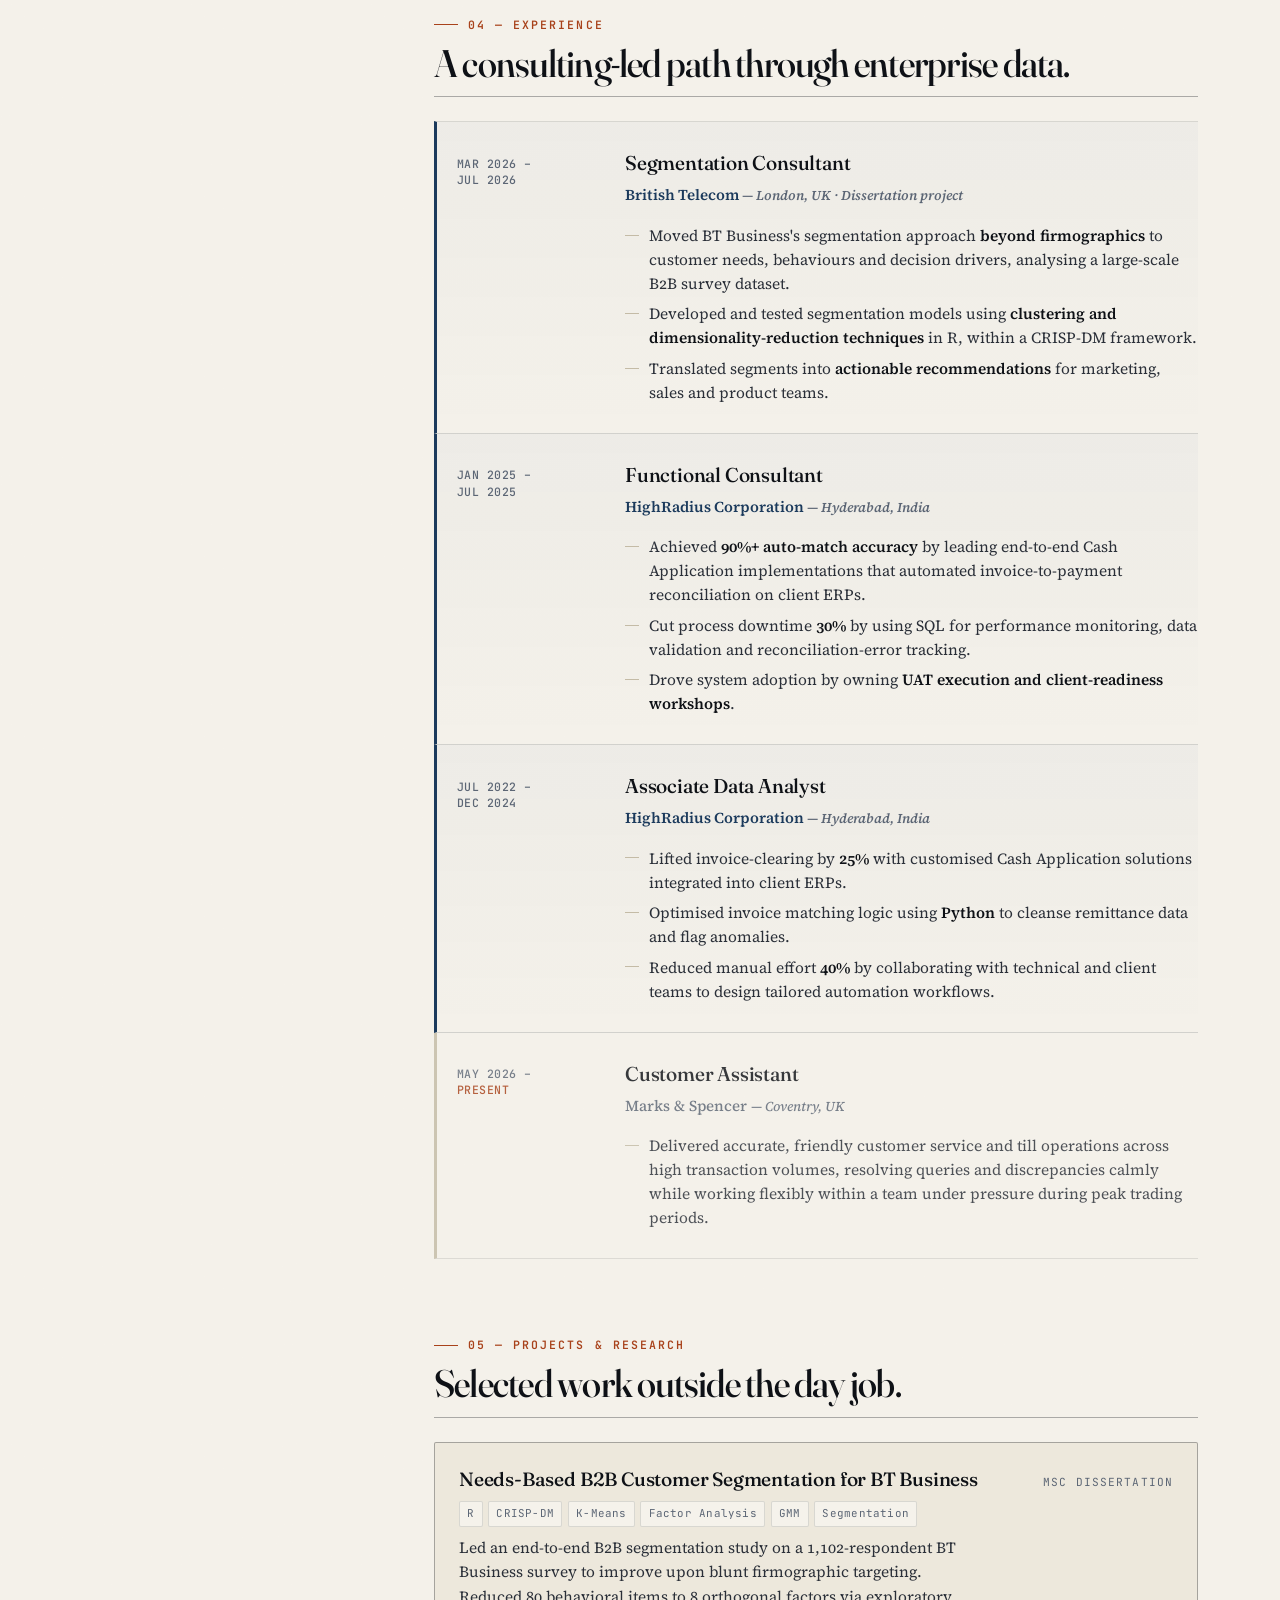
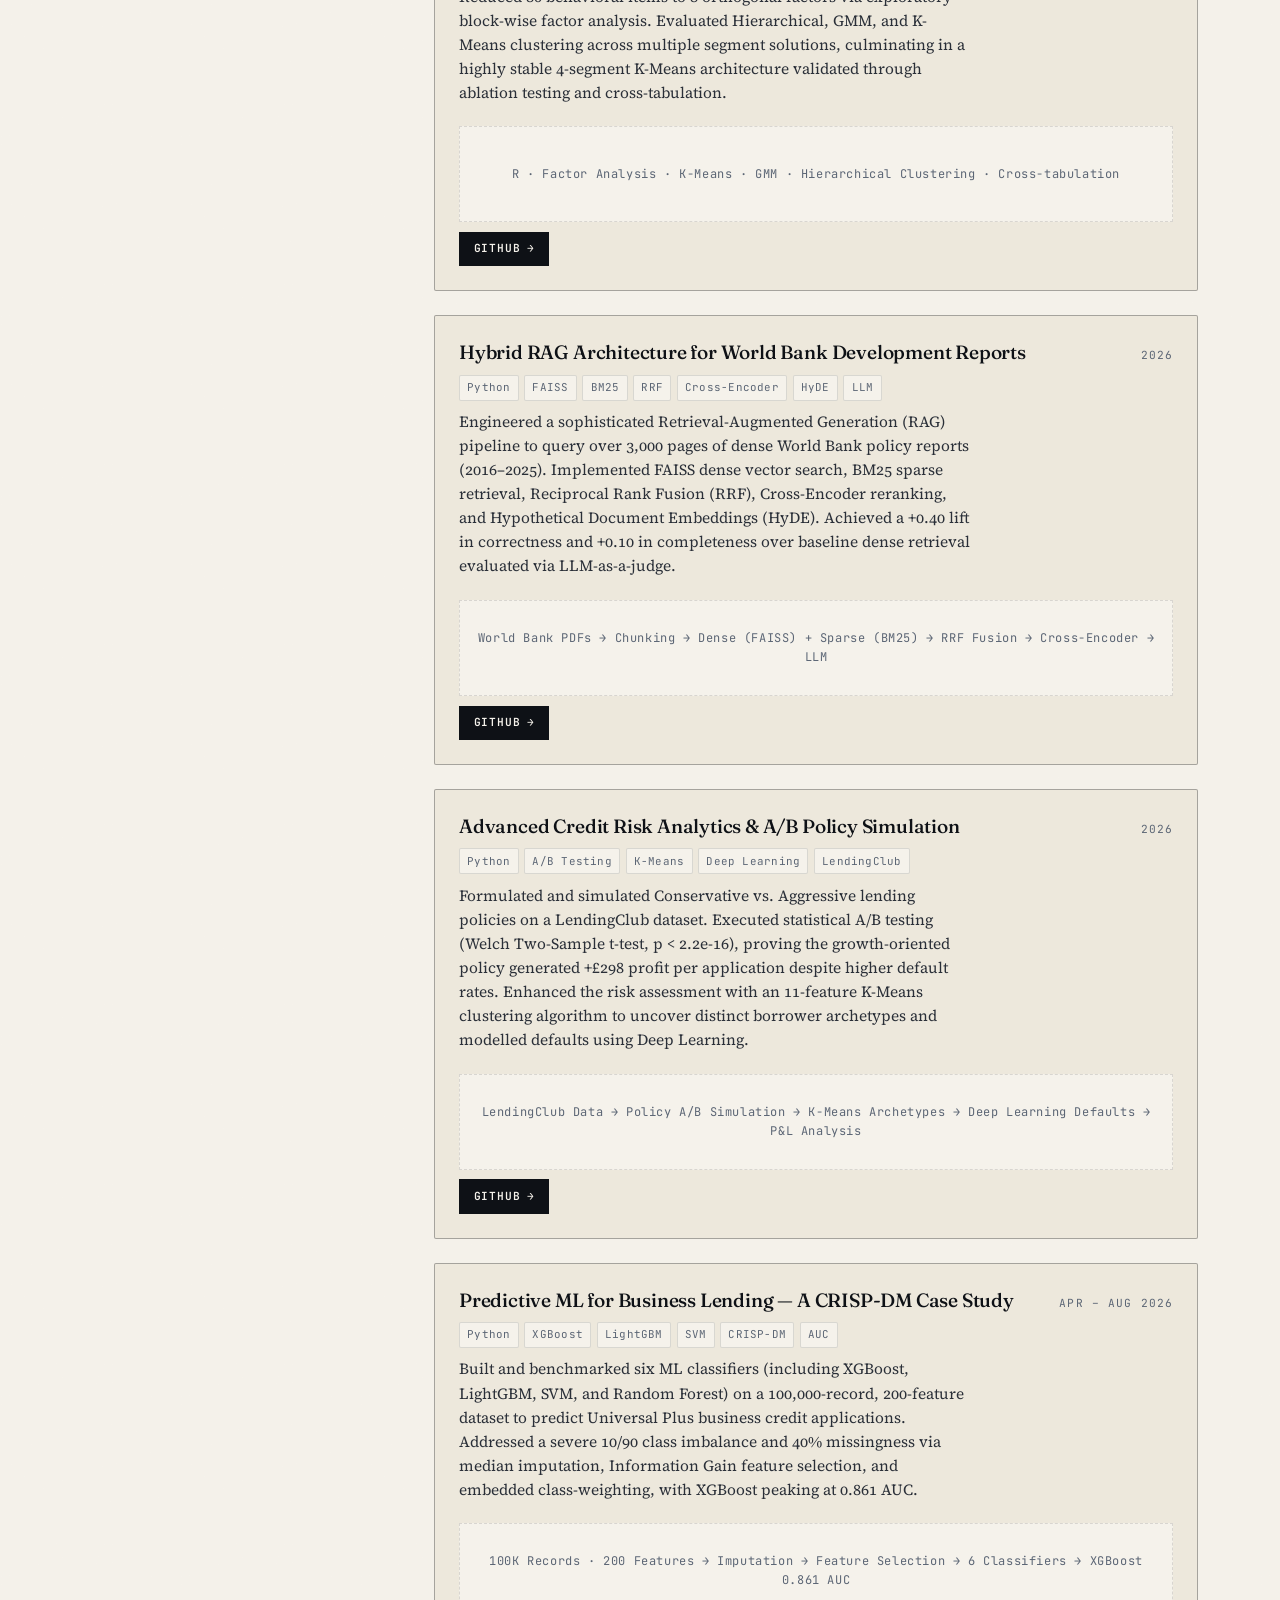
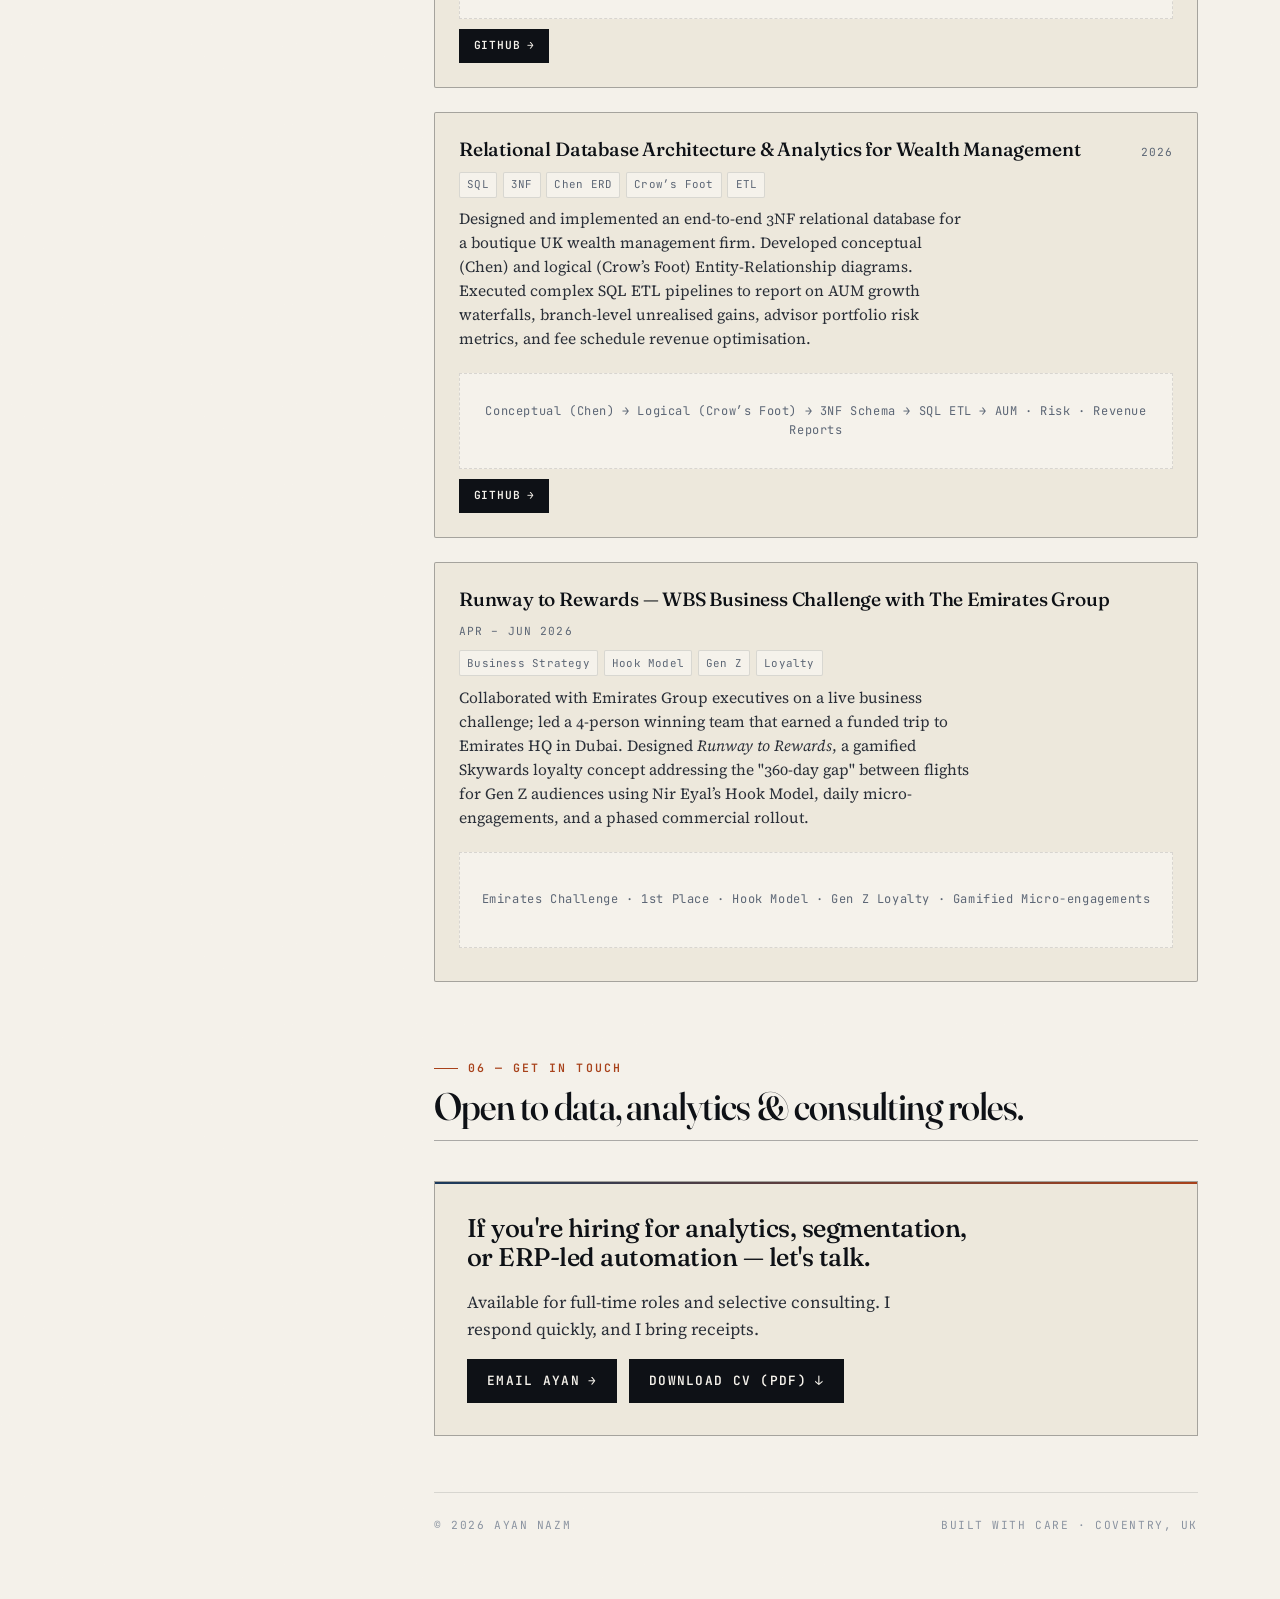
==== commit ba896165: "Fix avatar: square crop from original base64, no squeeze; 2-col impact ribbon kept" ====
--- a/Portfolio/ayan-nazm-portfolio.html
+++ b/Portfolio/ayan-nazm-portfolio.html
@@ -372,12 +372,11 @@
 
 /* ---------- Impact ribbon ---------- */
 .impact-ribbon {
-  display: grid; grid-template-columns: repeat(3, 1fr); gap: 1rem; margin-top: 1.25rem;
+  display: grid; grid-template-columns: repeat(2, 1fr); gap: 1rem; margin-top: 1.25rem;
   padding: 1rem; border-top: 1px solid var(--rule); border-bottom: 1px solid var(--rule);
   background: var(--parchment-2);
 }
-@media (max-width: 680px) { .impact-ribbon { grid-template-columns: 1fr 1fr 1fr; gap: 0.85rem; } }
-@media (max-width: 520px) { .impact-ribbon { grid-template-columns: 1fr; gap: 0.85rem; } }
+@media (max-width: 680px) { .impact-ribbon { grid-template-columns: 1fr 1fr; gap: 0.85rem; } }
 @media (max-width: 400px) { .impact-ribbon { grid-template-columns: 1fr; gap: 0.85rem; } }
 .impact-ribbon .metric { display: flex; flex-direction: column; gap: 0.15rem; }
 .impact-ribbon .metric .val {
@@ -481,9 +480,8 @@
       </p>
 
       <div class="impact-ribbon" aria-label="Quick impact stats">
-        <div class="metric" aria-label="3+ years of consulting experience"><span class="val">3+ yrs</span><span class="label">Consulting experience</span></div>
-        <div class="metric" aria-label="Data analyst specialist"><span class="val">Data Analyst</span><span class="label">Specialist — segmentation · automation · ERP</span></div>
-        <div class="metric" aria-label="MSc Business Analytics at Warwick Business School"><span class="val">MSc</span><span class="label">Business Analytics · Warwick Business School</span></div>
+        <div class="metric" aria-label="3+ Years Data Analyst and Consultant"><span class="val">3+ Yrs</span><span class="label">Data Analyst &amp; Consultant</span></div>
+        <div class="metric" aria-label="MSc Business Analytics at Warwick"><span class="val">MSc</span><span class="label">Business Analytics · Warwick</span></div>
       </div>
     </section>
 
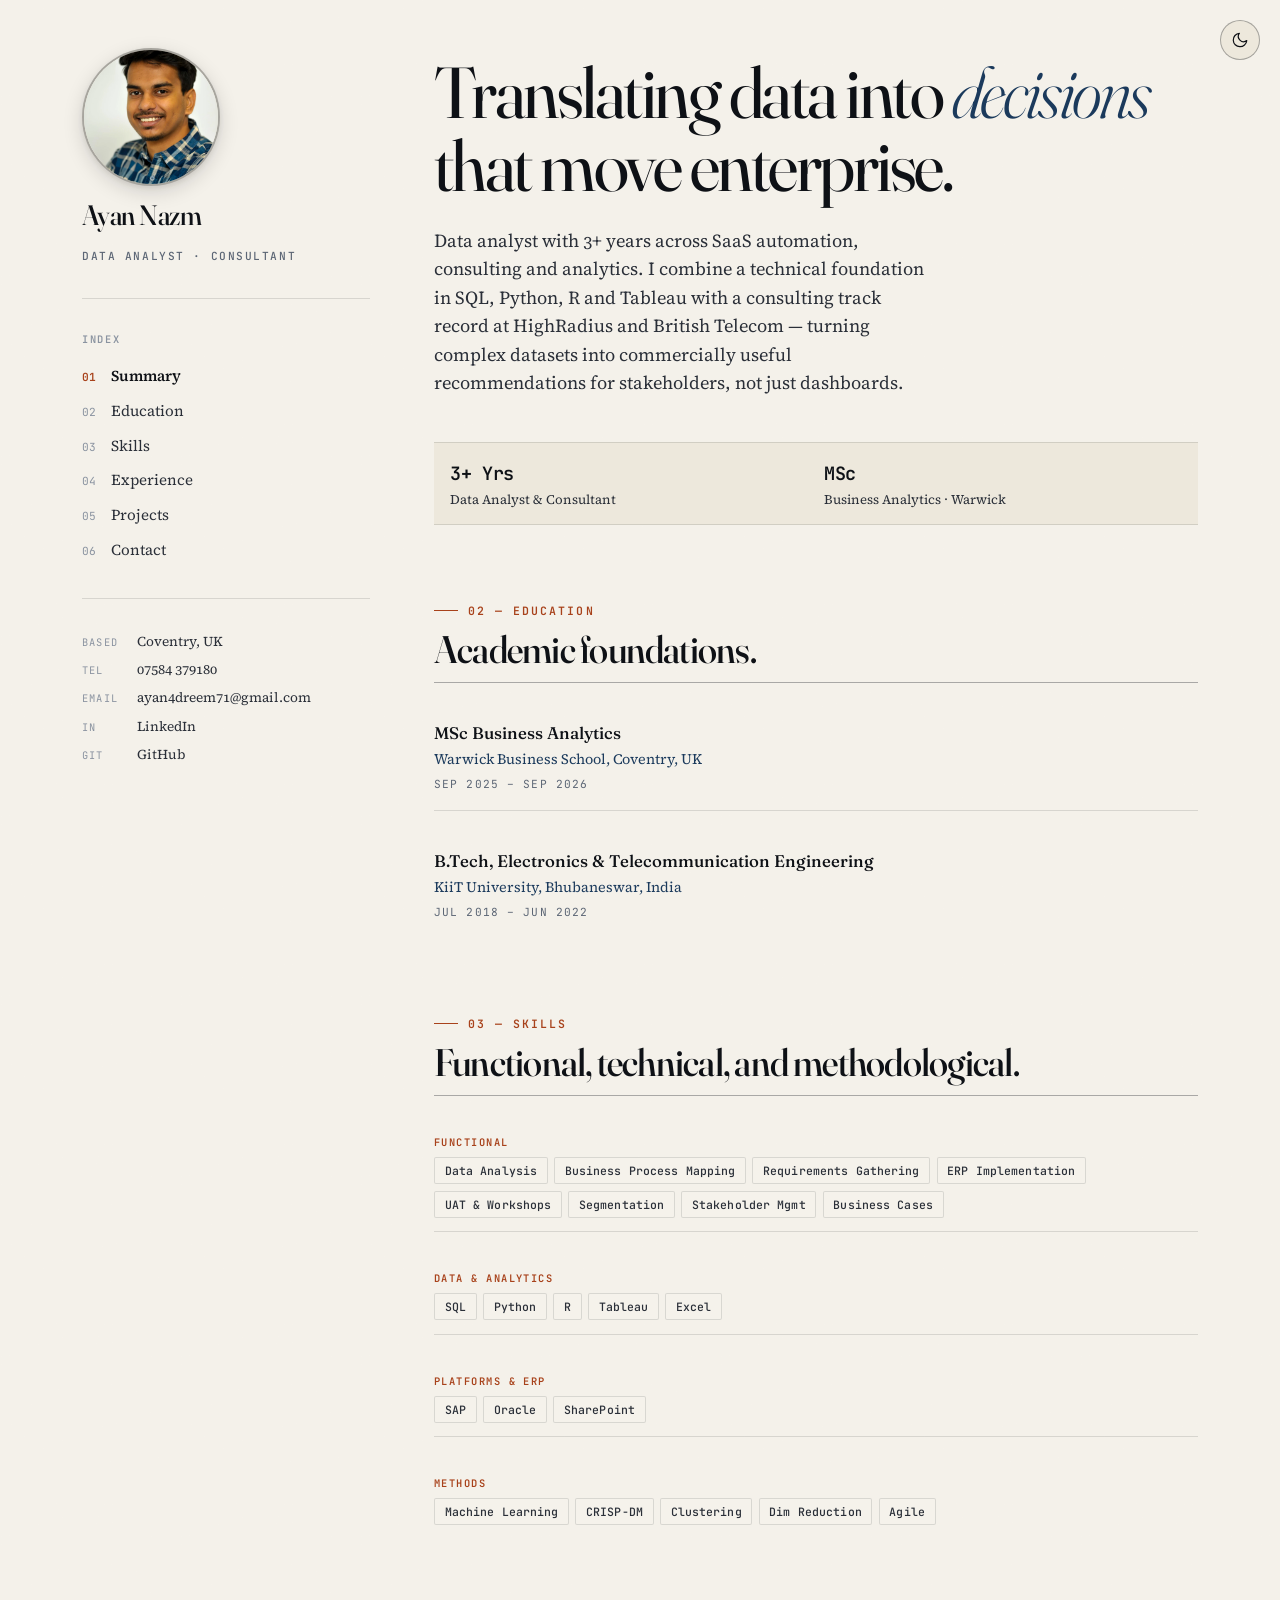
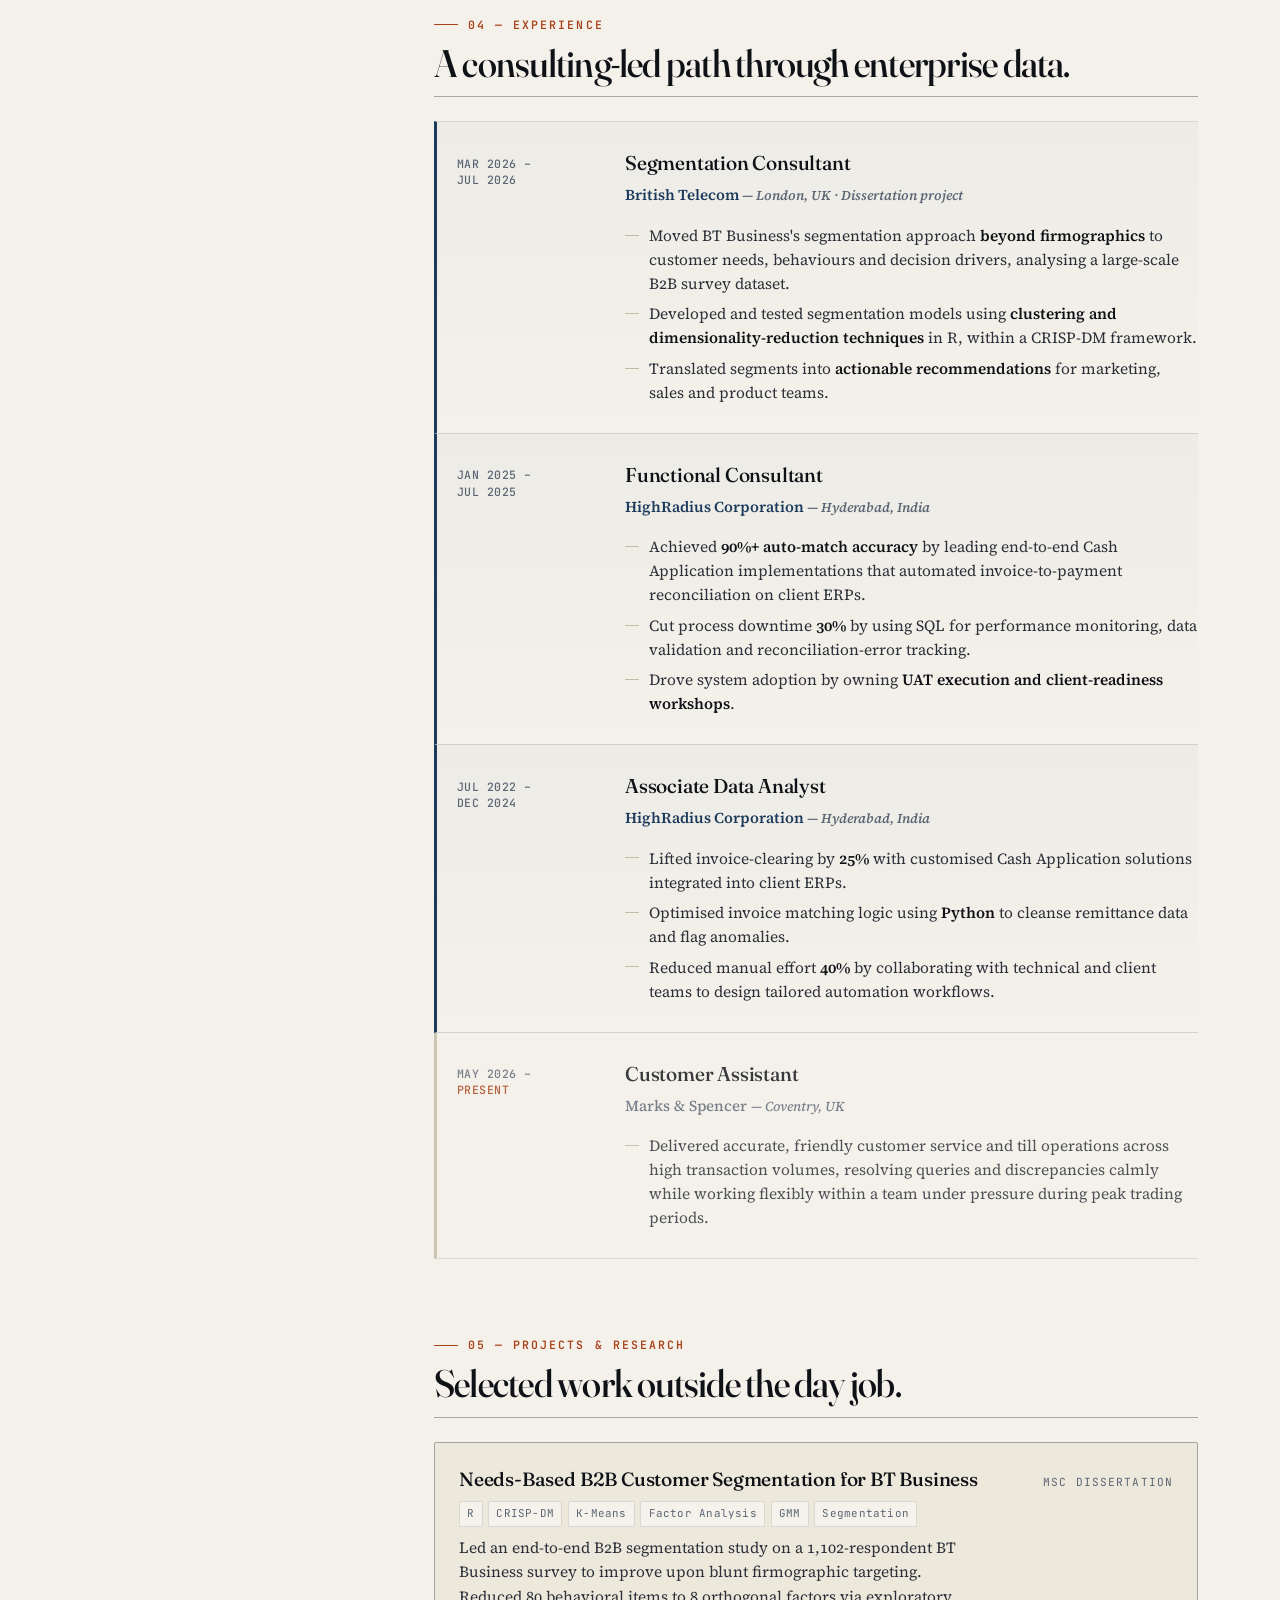
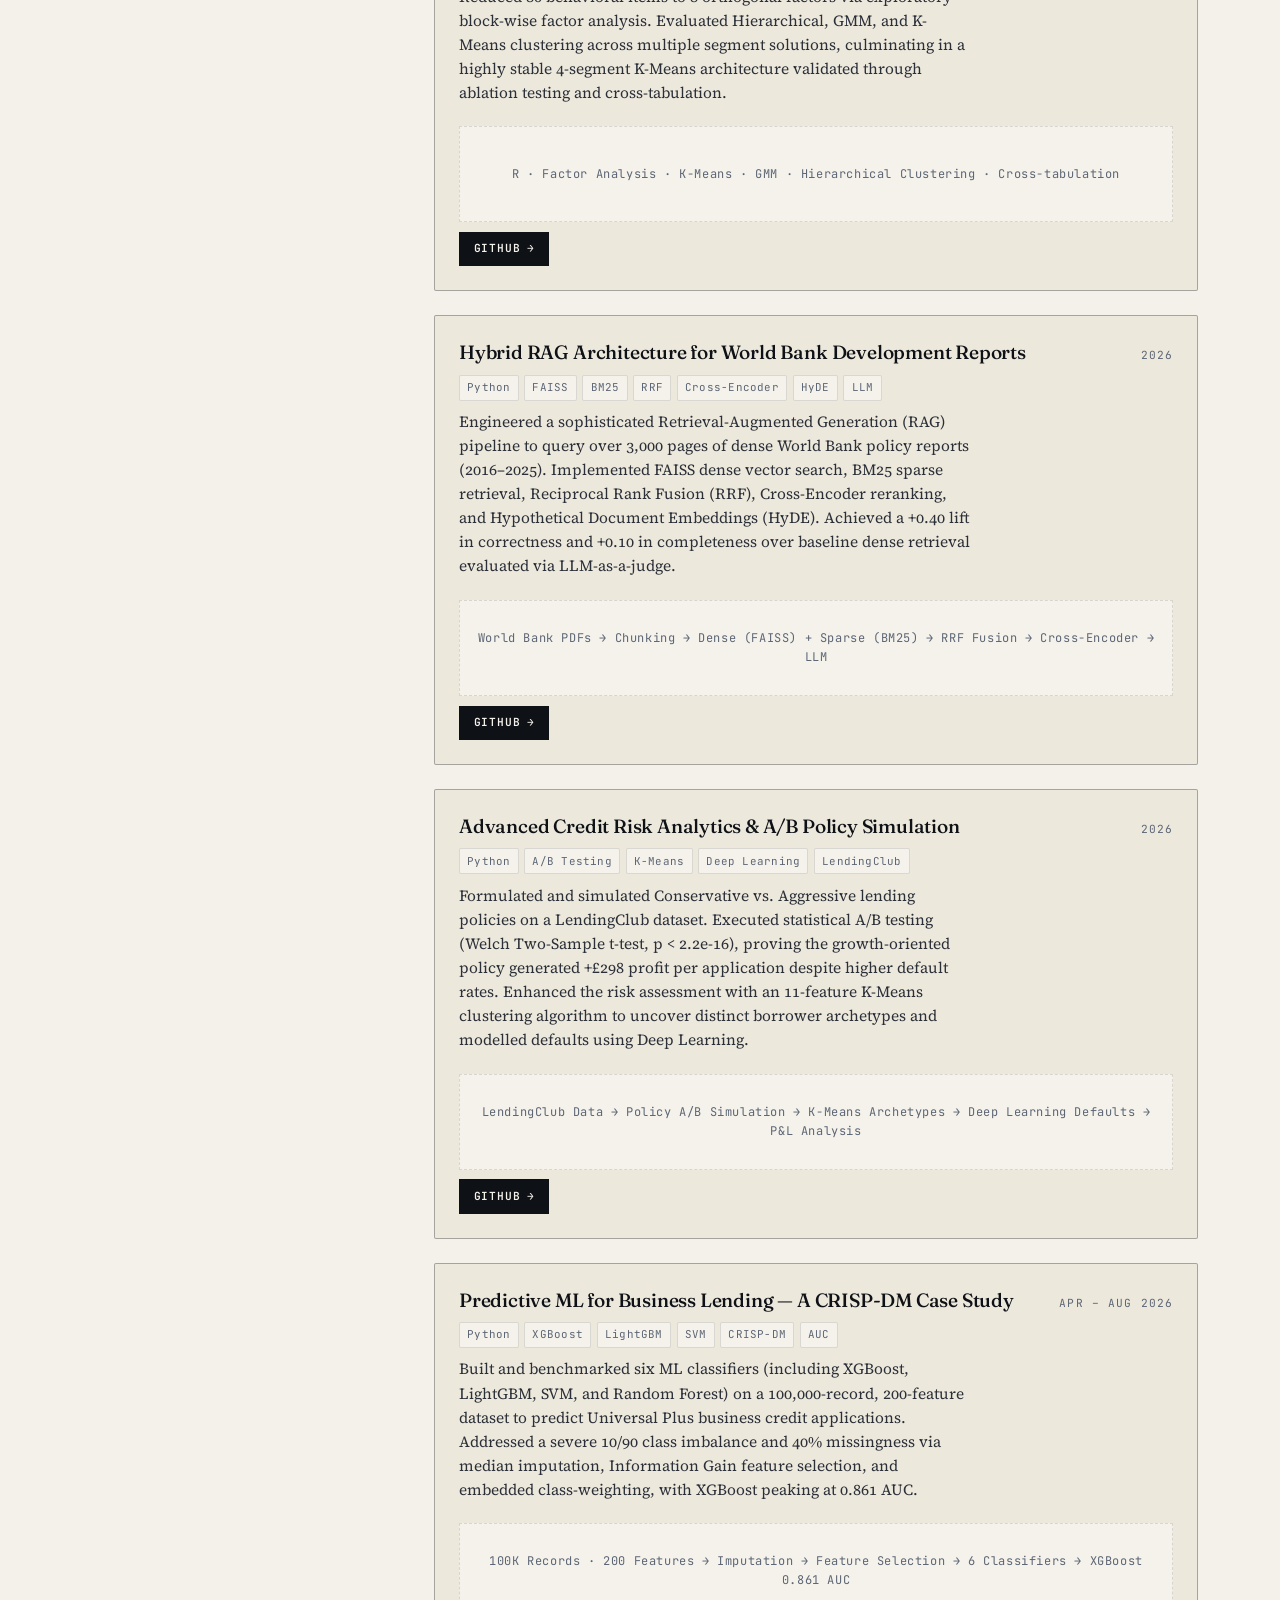
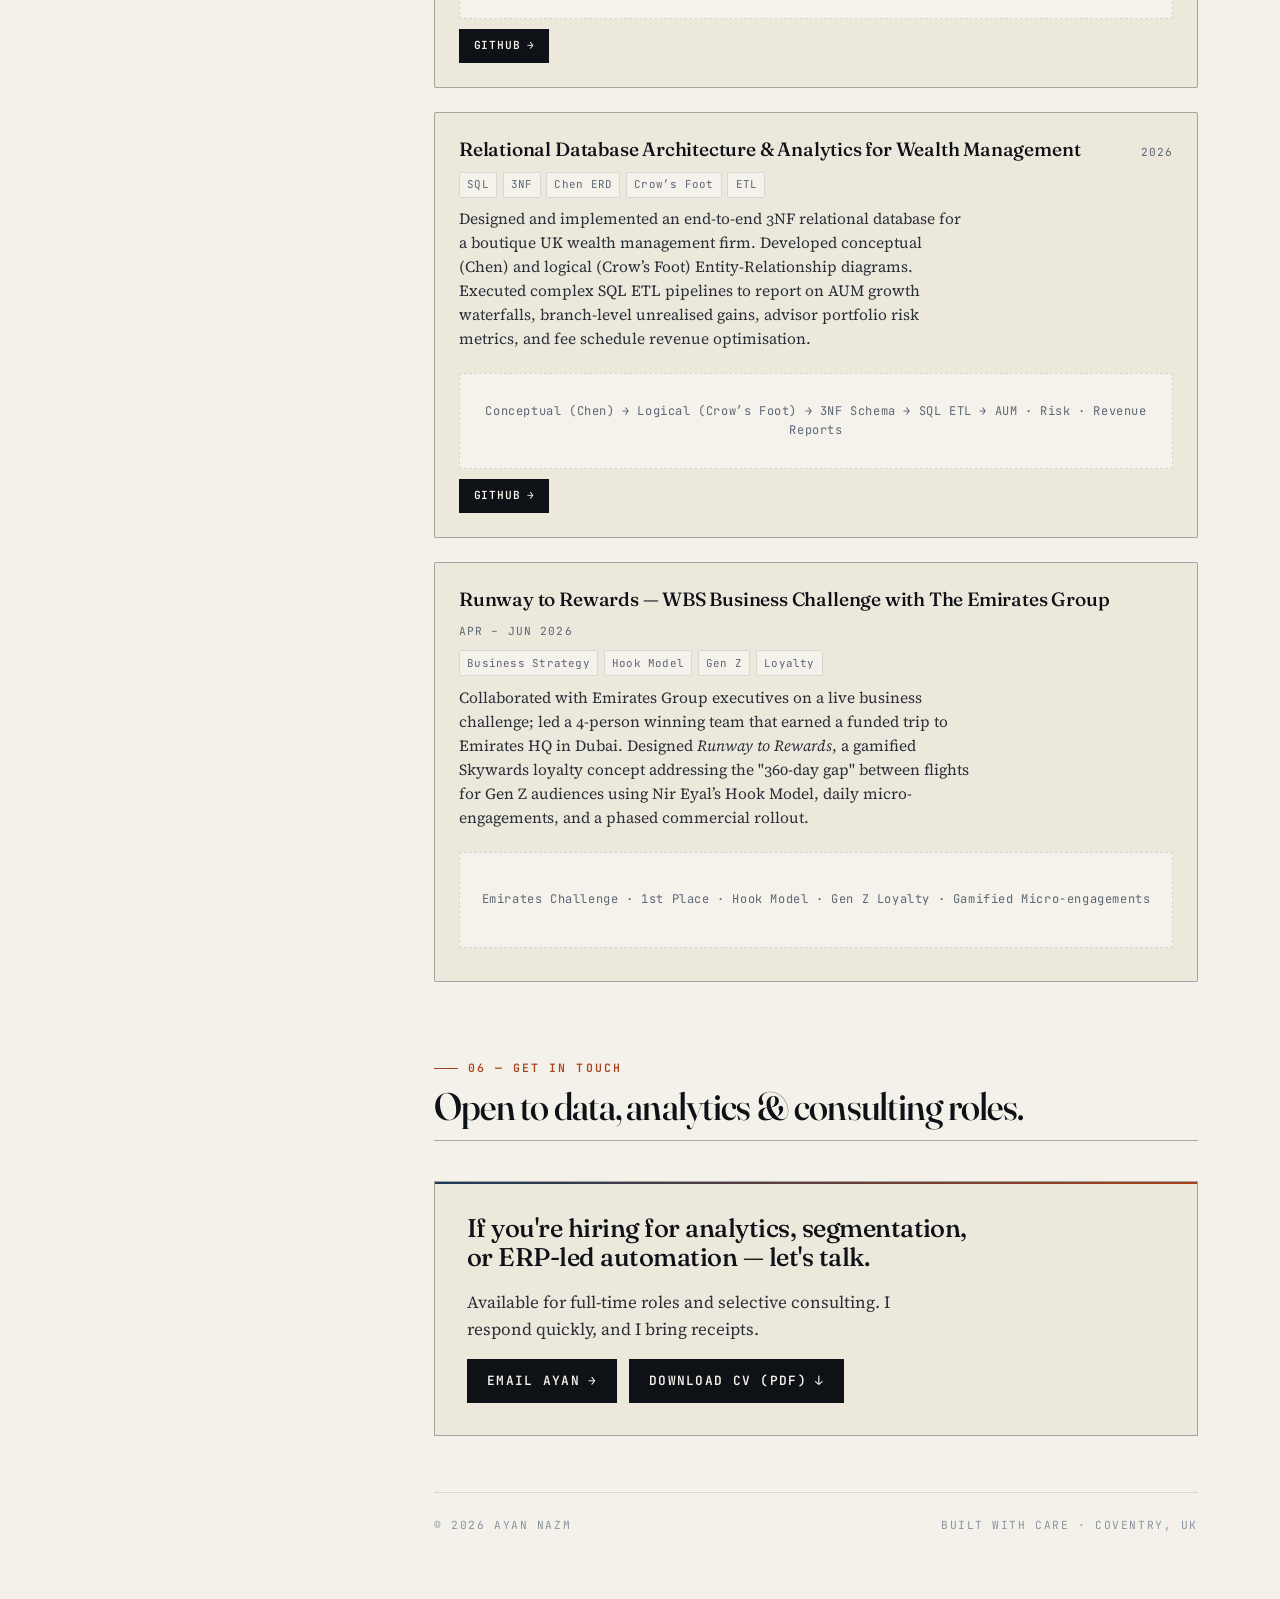
==== commit d49e7d3f: "Add responsive craft animations: card lift, fadeUp entrance, metric stagger, nav transitions" ====
--- a/Portfolio/ayan-nazm-portfolio.html
+++ b/Portfolio/ayan-nazm-portfolio.html
@@ -171,6 +171,7 @@
 .brand { display: flex; flex-direction: column; gap: 0.6rem; }
 .avatar-wrap {
   position: relative; width: 138px; height: 138px;
+  animation: fadeUp 600ms cubic-bezier(0.23, 1, 0.32, 1) both;
 }
 .avatar {
   width: 138px; height: 138px; border-radius: 50%;
@@ -204,15 +205,19 @@
 .rail-nav a {
   font-family: var(--body); font-size: 0.95rem; color: var(--ink-soft);
   border: 0; padding: 0.25rem 0; display: flex; gap: 0.75rem; align-items: baseline;
-  transition: color 0.15s;
+  transition: color 180ms cubic-bezier(0.23, 1, 0.32, 1), transform 180ms cubic-bezier(0.23, 1, 0.32, 1);
 }
 .rail-nav a .num {
   font-family: var(--mono); font-size: 0.7rem; color: var(--slate-2); width: 1.5em;
   font-variant-numeric: tabular-nums;
-}
-.rail-nav a:hover { color: var(--sienna); }
+  transition: color 180ms cubic-bezier(0.23, 1, 0.32, 1);
+}
+@media (hover: hover) and (pointer: fine) {
+  .rail-nav a:hover { color: var(--sienna); transform: translateX(3px); }
+  .rail-nav a:hover .num { color: var(--sienna); }
+}
 .rail-nav a[aria-current="true"] { color: var(--ink); font-weight: 600; }
-.rail-nav a[aria-current="true"] .num { color: var(--sienna); }
+.rail-nav a[aria-current="true"] .num { color: var(--sienna); font-weight: 600; }
 
 .contact-list { display: flex; flex-direction: column; gap: 0.4rem; font-size: 0.85rem; }
 .contact-list .row { display: flex; gap: 0.5rem; align-items: baseline; }
@@ -227,7 +232,20 @@
 /* ---------- Main column ---------- */
 .main { display: flex; flex-direction: column; gap: clamp(3rem, 6vw, 5rem); }
 
-section { display: flex; flex-direction: column; gap: 1.5rem; scroll-margin-top: 1.5rem; }
+section {
+  display: flex; flex-direction: column; gap: 1.5rem; scroll-margin-top: 1.5rem;
+  transition: opacity 360ms cubic-bezier(0.23, 1, 0.32, 1), transform 360ms cubic-bezier(0.23, 1, 0.32, 1);
+}
+@media (prefers-reduced-motion: no-preference) {
+  section.reveal-init {
+    opacity: 0;
+    transform: translateY(14px);
+  }
+  section.reveal-in {
+    opacity: 1;
+    transform: translateY(0);
+  }
+}
 
 /* Section header — paper-TOC style */
 .sec-head { display: flex; flex-direction: column; gap: 0.5rem; padding-bottom: 0.75rem; border-bottom: 1px solid var(--rule-strong); }
@@ -370,6 +388,15 @@
 .btn .arrow { transition: transform 0.2s; }
 .btn:hover .arrow { transform: translateX(3px); }
 
+/* ---------- Entrance animations ---------- */
+@keyframes fadeUp {
+  from { opacity: 0; transform: translateY(12px); }
+  to   { opacity: 1; transform: translateY(0); }
+}
+@media (prefers-reduced-motion: reduce) {
+  @keyframes fadeUp { from, to { opacity: 1; transform: none; } }
+}
+
 /* ---------- Impact ribbon ---------- */
 .impact-ribbon {
   display: grid; grid-template-columns: repeat(2, 1fr); gap: 1rem; margin-top: 1.25rem;
@@ -378,7 +405,15 @@
 }
 @media (max-width: 680px) { .impact-ribbon { grid-template-columns: 1fr 1fr; gap: 0.85rem; } }
 @media (max-width: 400px) { .impact-ribbon { grid-template-columns: 1fr; gap: 0.85rem; } }
-.impact-ribbon .metric { display: flex; flex-direction: column; gap: 0.15rem; }
+.impact-ribbon .metric {
+  display: flex; flex-direction: column; gap: 0.15rem;
+}
+.impact-ribbon .metric:nth-child(1) {
+  animation: fadeUp 450ms cubic-bezier(0.23, 1, 0.32, 1) 100ms both;
+}
+.impact-ribbon .metric:nth-child(2) {
+  animation: fadeUp 450ms cubic-bezier(0.23, 1, 0.32, 1) 180ms both;
+}
 .impact-ribbon .metric .val {
   font-family: var(--mono); font-weight: 600; font-size: 1.15rem; letter-spacing: -0.02em; color: var(--ink);
 }
@@ -392,6 +427,14 @@
   font-family: var(--mono); font-size: 0.72rem; font-weight: 500;
   padding: 0.25rem 0.6rem; border: 1px solid var(--rule); border-radius: 2px;
   background: var(--parchment); color: var(--ink-soft); letter-spacing: 0.01em;
+  transition: border-color 160ms cubic-bezier(0.23, 1, 0.32, 1), color 160ms cubic-bezier(0.23, 1, 0.32, 1), transform 160ms cubic-bezier(0.23, 1, 0.32, 1);
+}
+@media (hover: hover) and (pointer: fine) {
+  .skill-chip:hover {
+    border-color: var(--sienna);
+    color: var(--ink);
+    transform: translateY(-1px);
+  }
 }
 
 /* ---------- Experience differentiation ---------- */
@@ -402,7 +445,18 @@
 .entry--consulting .badge, .entry--retail .badge { font-family: var(--mono); font-size: 0.6rem; letter-spacing: 0.08em; text-transform: uppercase; padding: 0.15rem 0.4rem; border: 1px solid var(--rule); border-radius: 2px; }
 
 /* ---------- Project cards ---------- */
-.project-card { padding: 1.5rem; border: 1px solid var(--rule-strong); background: var(--parchment-2); border-radius: 2px; display: flex; flex-direction: column; gap: 0.6rem; }
+.project-card {
+  padding: 1.5rem; border: 1px solid var(--rule-strong); background: var(--parchment-2); border-radius: 2px;
+  display: flex; flex-direction: column; gap: 0.6rem;
+  transition: transform 200ms cubic-bezier(0.23, 1, 0.32, 1), box-shadow 200ms cubic-bezier(0.23, 1, 0.32, 1), border-color 200ms cubic-bezier(0.23, 1, 0.32, 1);
+}
+@media (hover: hover) and (pointer: fine) {
+  .project-card:hover {
+    transform: translateY(-2px);
+    box-shadow: 0 8px 24px rgba(14, 17, 22, 0.08), 0 2px 6px rgba(14, 17, 22, 0.04);
+    border-color: var(--prussian-2);
+  }
+}
 .project-card .project-head { display: flex; flex-wrap: wrap; gap: 0.75rem 1.5rem; align-items: baseline; justify-content: space-between; }
 .project-card .title { font-family: var(--display); font-size: 1.2rem; font-weight: 500; color: var(--ink); letter-spacing: -0.01em; line-height: 1.25; }
 .project-card .when { font-family: var(--mono); font-size: 0.7rem; color: var(--slate); text-transform: uppercase; letter-spacing: 0.1em; }
@@ -771,18 +825,38 @@
       updateThemeUI(next);
     });
 
-    // Section-aware nav highlighting
+    // Section-aware nav highlighting and scroll-reveal
     const sections = document.querySelectorAll('main section[id]');
     const links = document.querySelectorAll('.rail-nav a[href^="#"]');
     const setCurrent = (id) => {
       links.forEach(l => l.setAttribute('aria-current', l.getAttribute('href') === '#' + id ? 'true' : 'false'));
     };
     if ('IntersectionObserver' in window) {
-      const obs = new IntersectionObserver((entries) => {
+      // Setup nav highlighting
+      const navObs = new IntersectionObserver((entries) => {
         const visible = entries.filter(e => e.isIntersecting).sort((a, b) => a.boundingClientRect.top - b.boundingClientRect.top)[0];
         if (visible) setCurrent(visible.target.id);
       }, { rootMargin: '-30% 0px -55% 0px', threshold: 0 });
-      sections.forEach(s => obs.observe(s));
+
+      // Setup scroll reveal logic
+      const prefersReducedMotion = window.matchMedia('(prefers-reduced-motion: reduce)').matches;
+      const revealObs = new IntersectionObserver((entries, observer) => {
+        entries.forEach(entry => {
+          if (entry.isIntersecting) {
+            entry.target.classList.remove('reveal-init');
+            entry.target.classList.add('reveal-in');
+            observer.unobserve(entry.target);
+          }
+        });
+      }, { rootMargin: '0px 0px -60px 0px', threshold: 0.05 });
+
+      sections.forEach((s, idx) => {
+        navObs.observe(s);
+        if (!prefersReducedMotion && idx > 0) {
+          s.classList.add('reveal-init');
+          revealObs.observe(s);
+        }
+      });
     }
   })();
 </script>
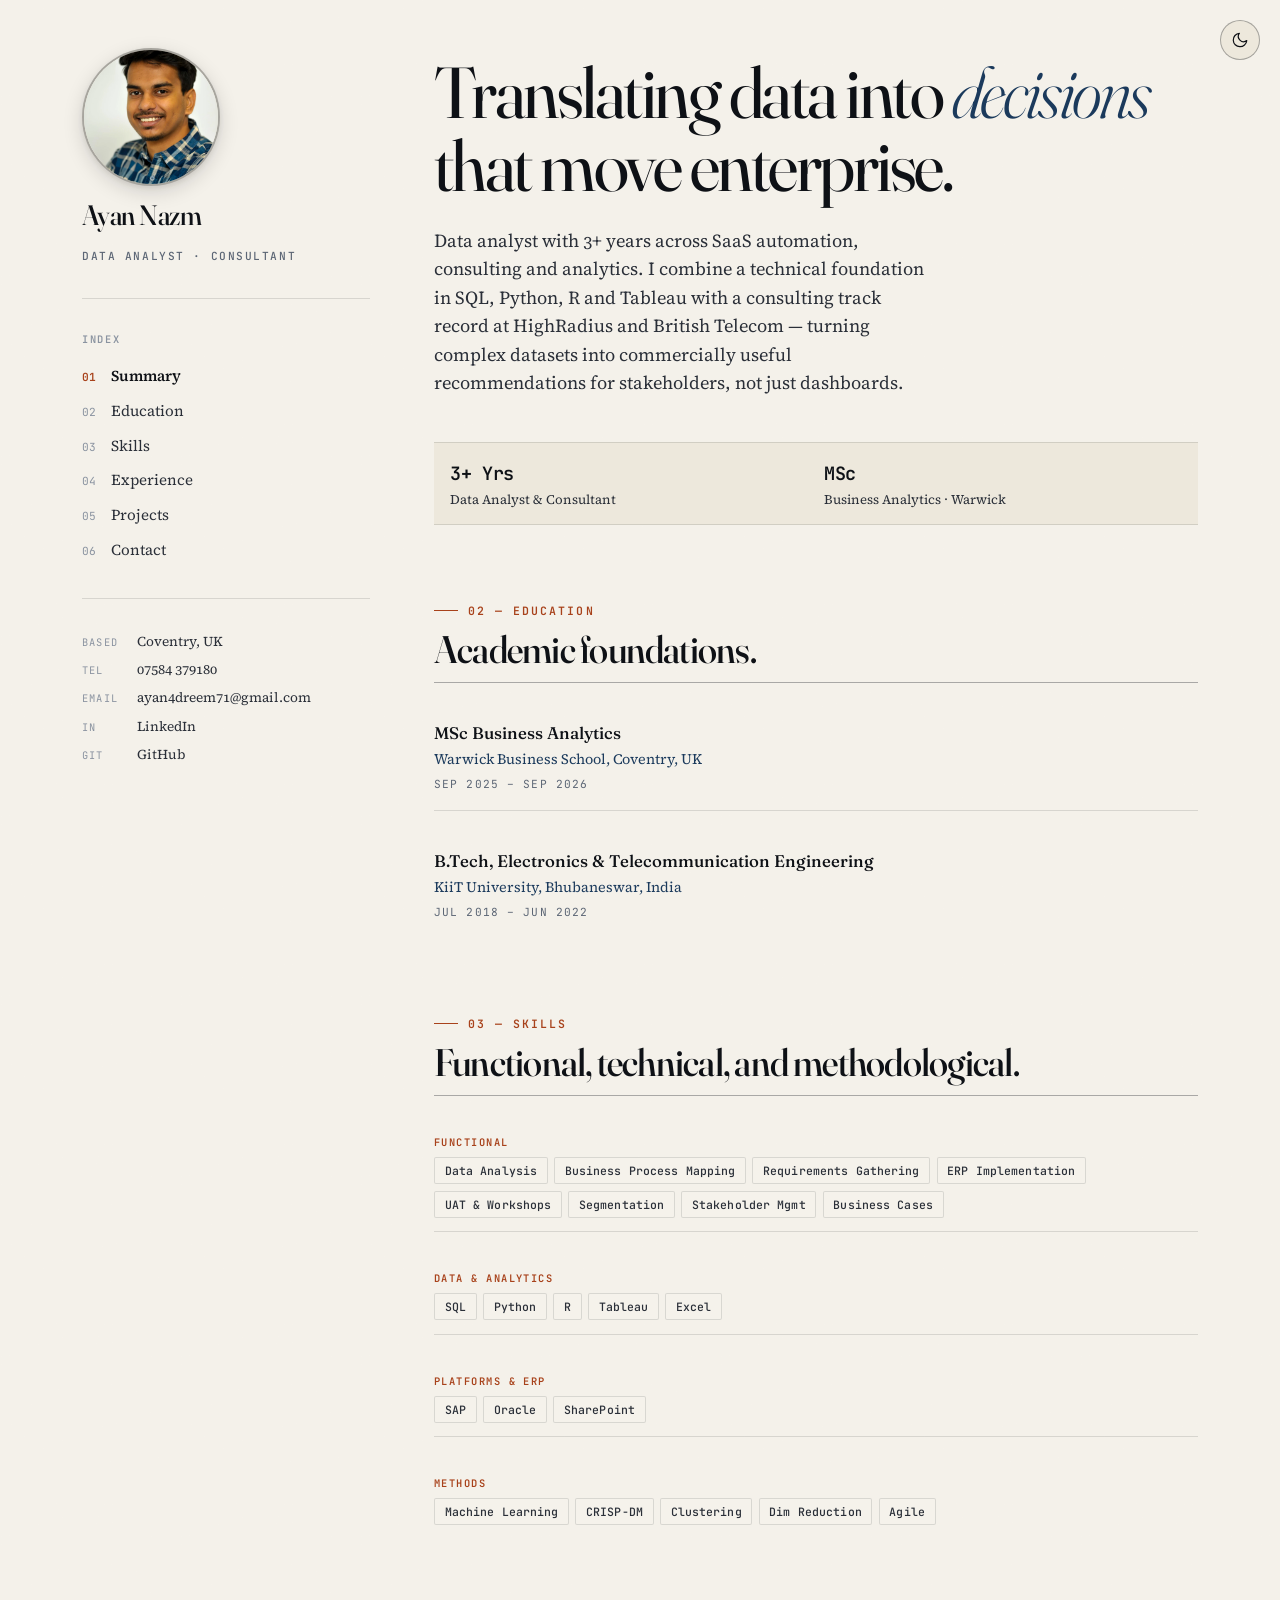
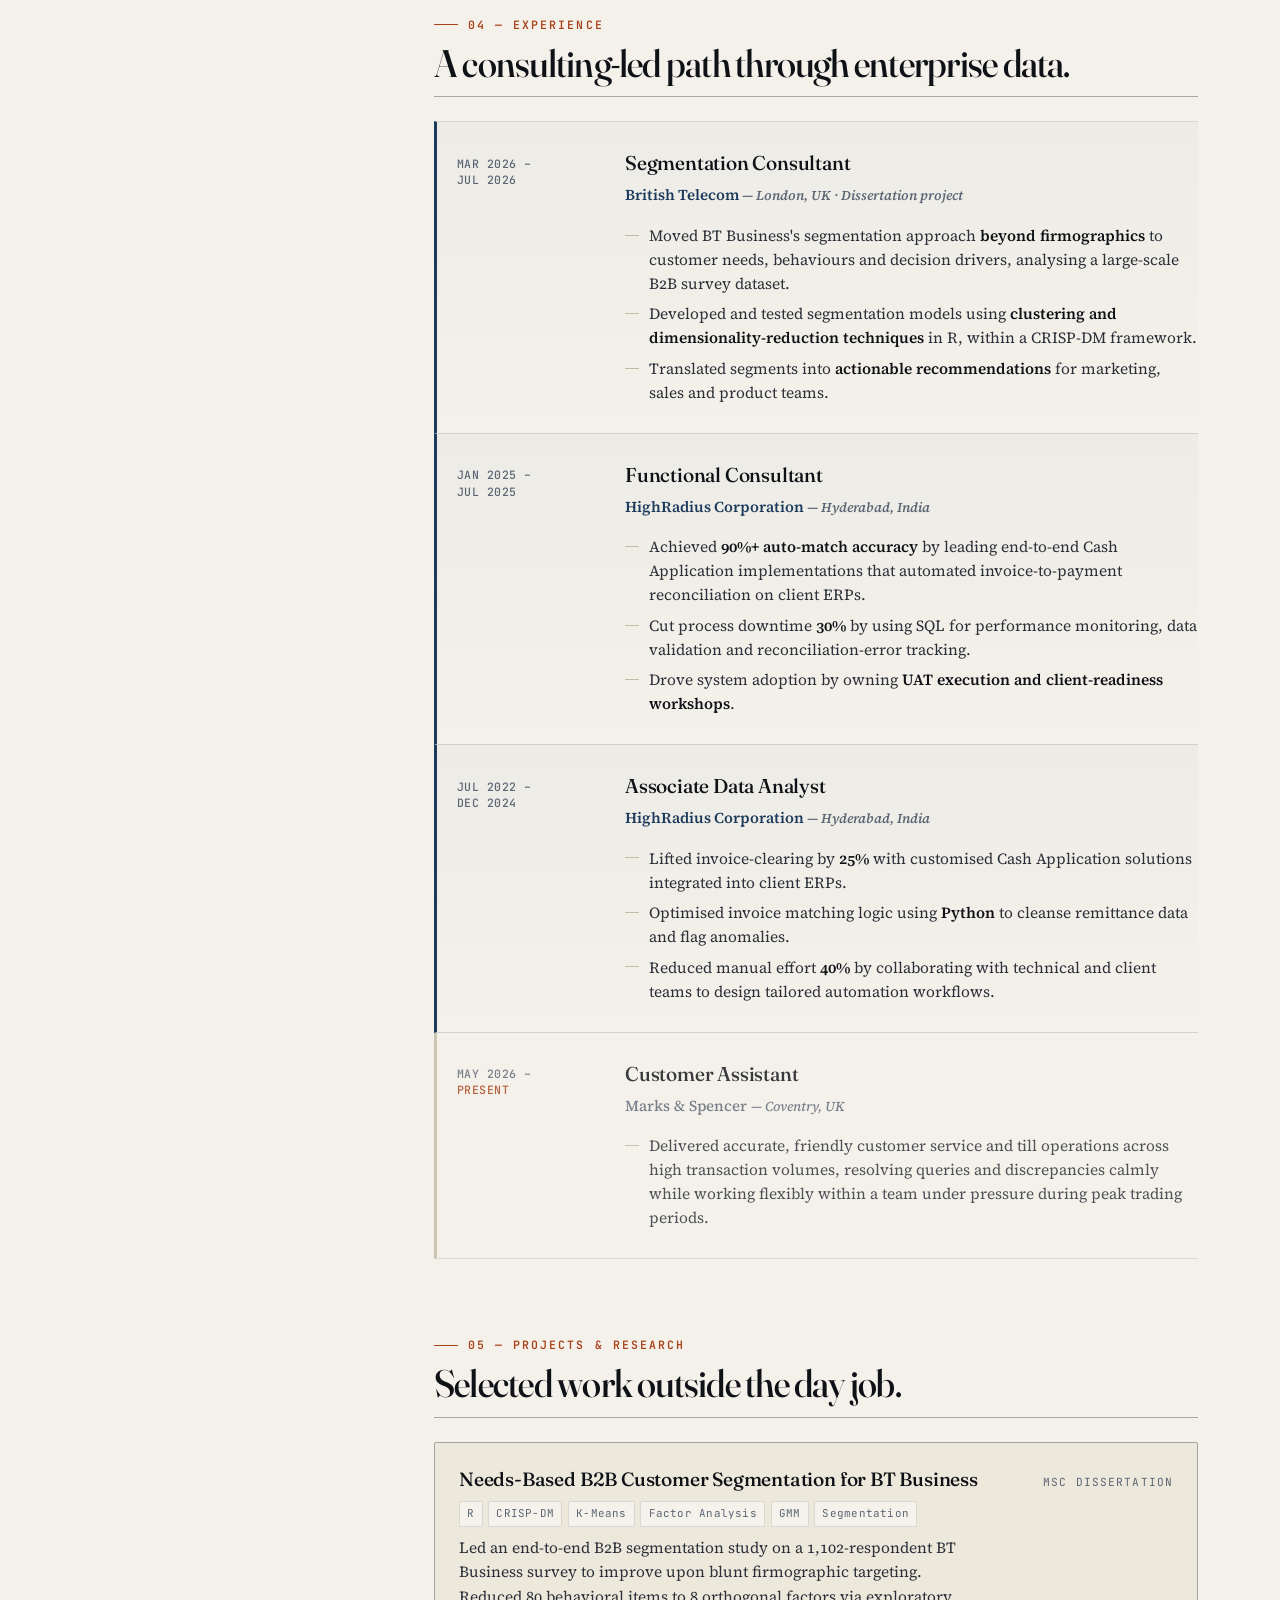
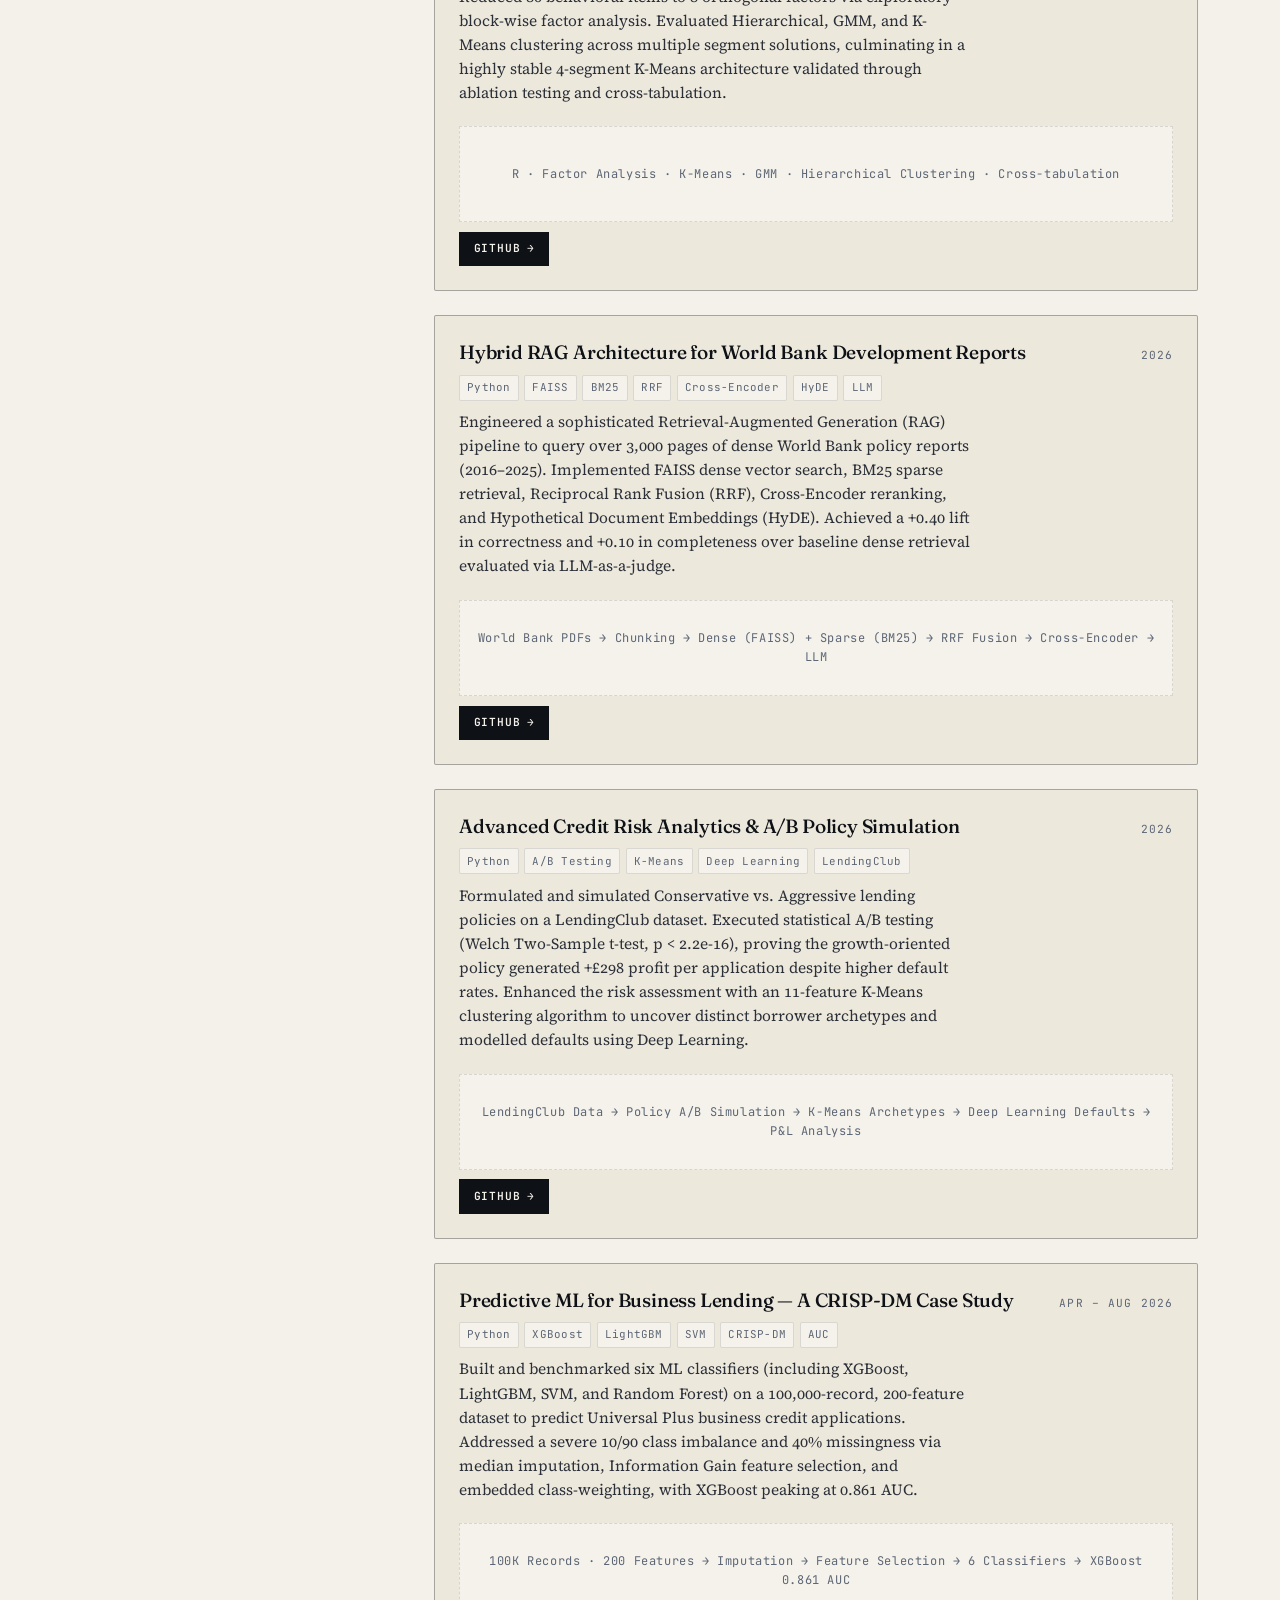
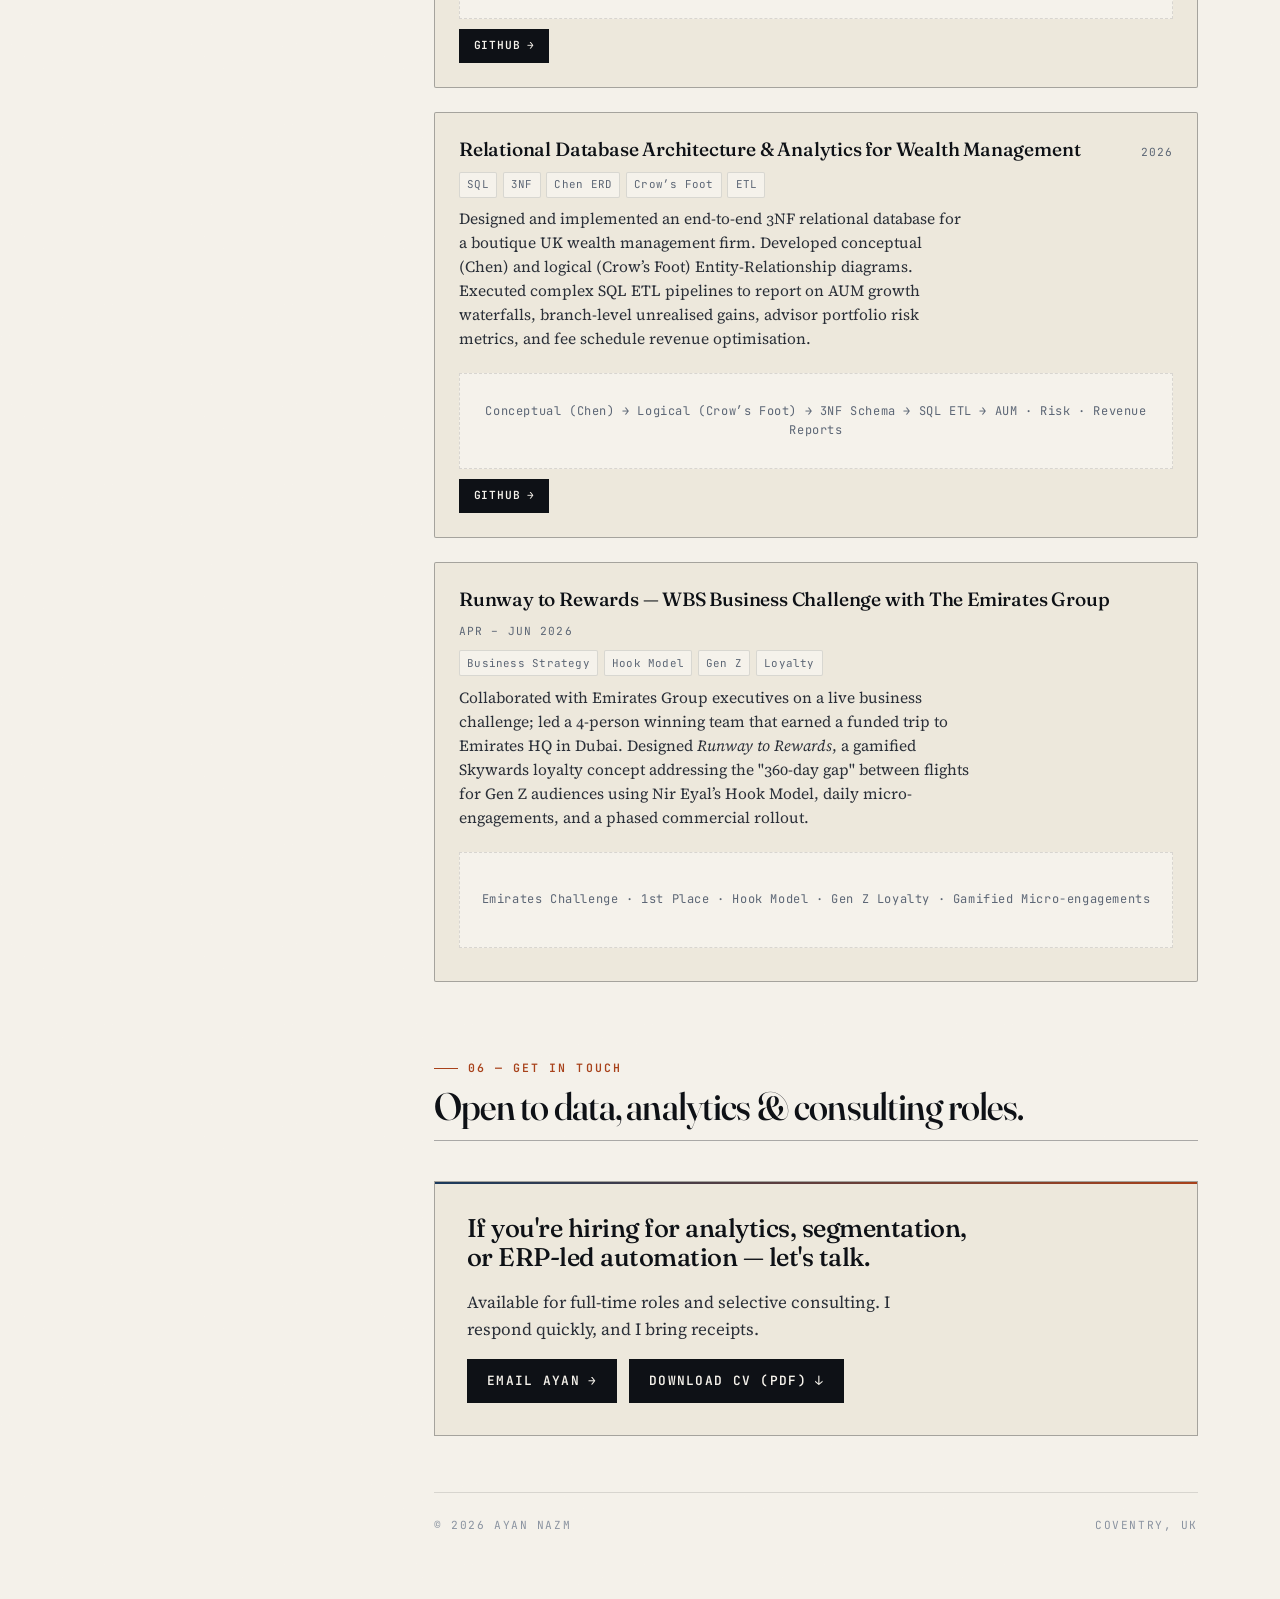
==== commit 334cbb9e: "Remove 'Built with care' from footer" ====
--- a/Portfolio/ayan-nazm-portfolio.html
+++ b/Portfolio/ayan-nazm-portfolio.html
@@ -780,7 +780,7 @@
 
       <footer>
         <span>© 2026 Ayan Nazm</span>
-        <span>Built with care · Coventry, UK</span>
+        <span>Coventry, UK</span>
       </footer>
     </section>
 
